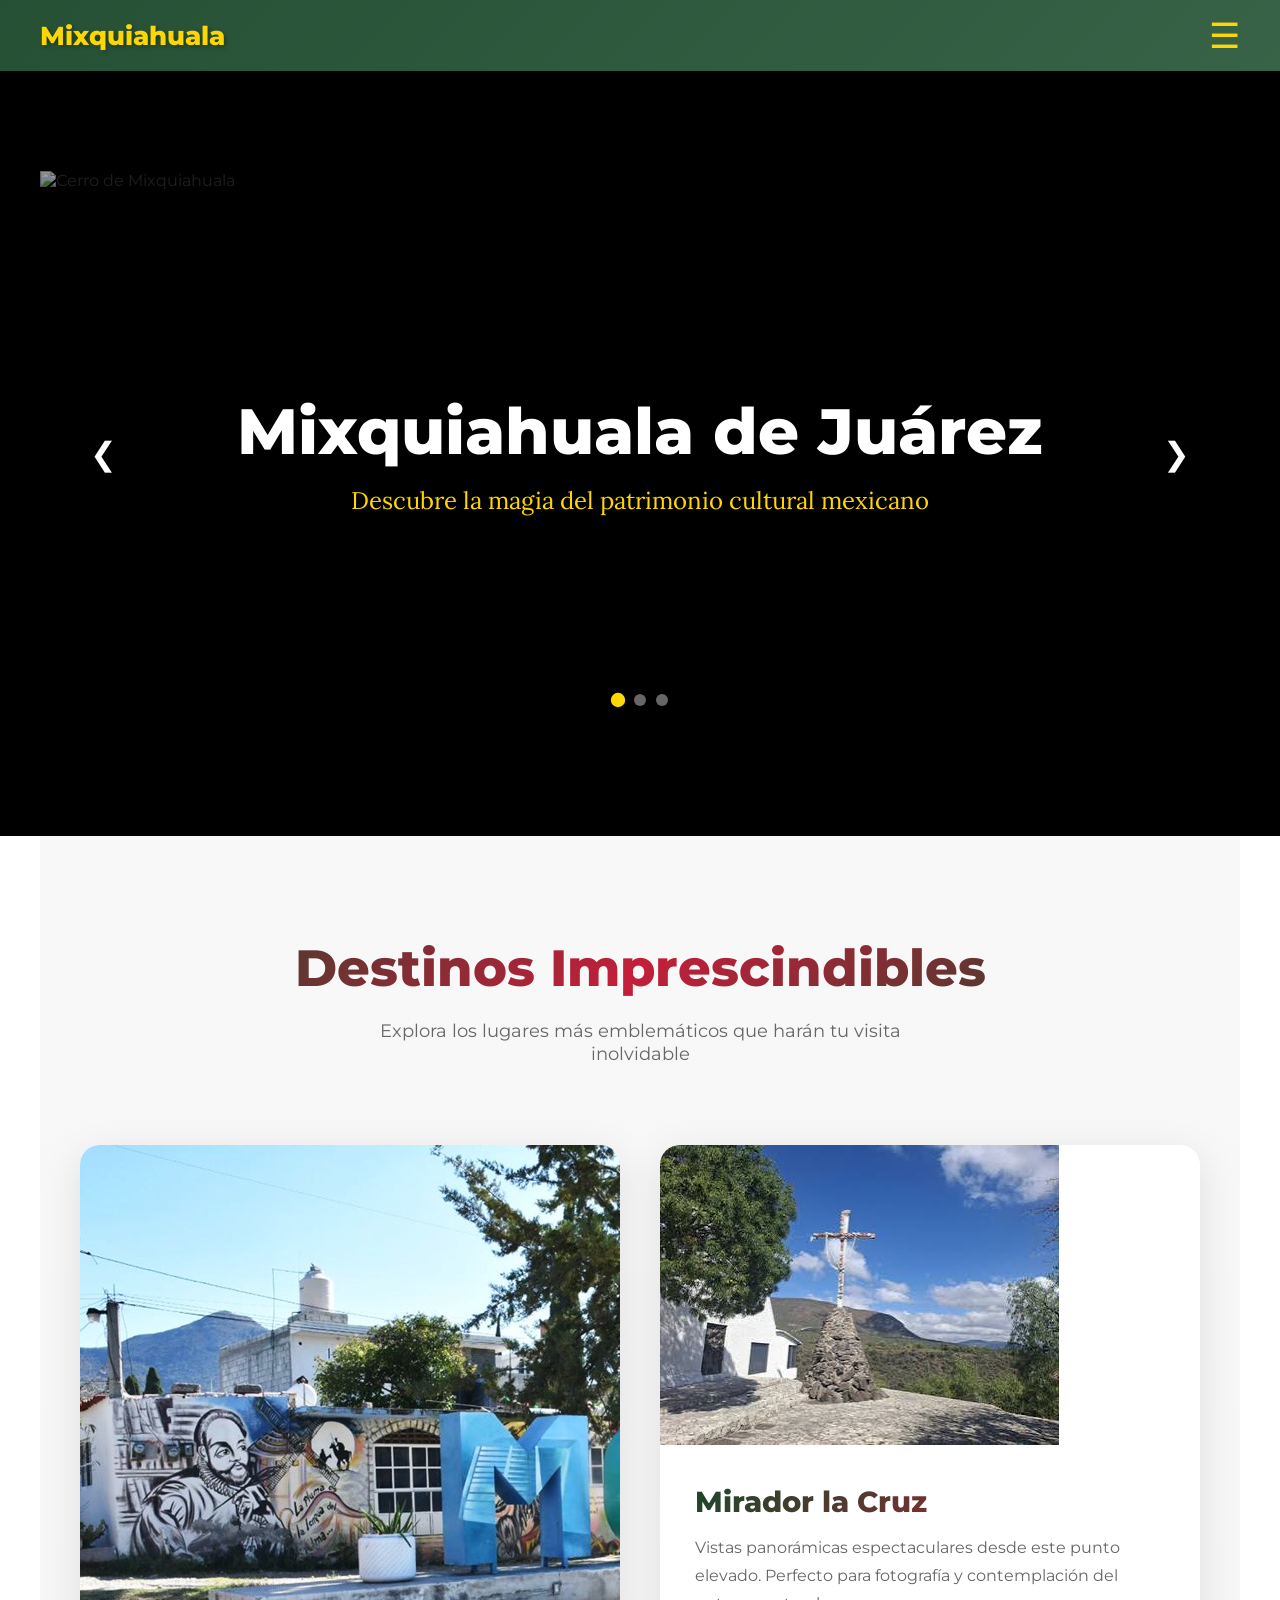
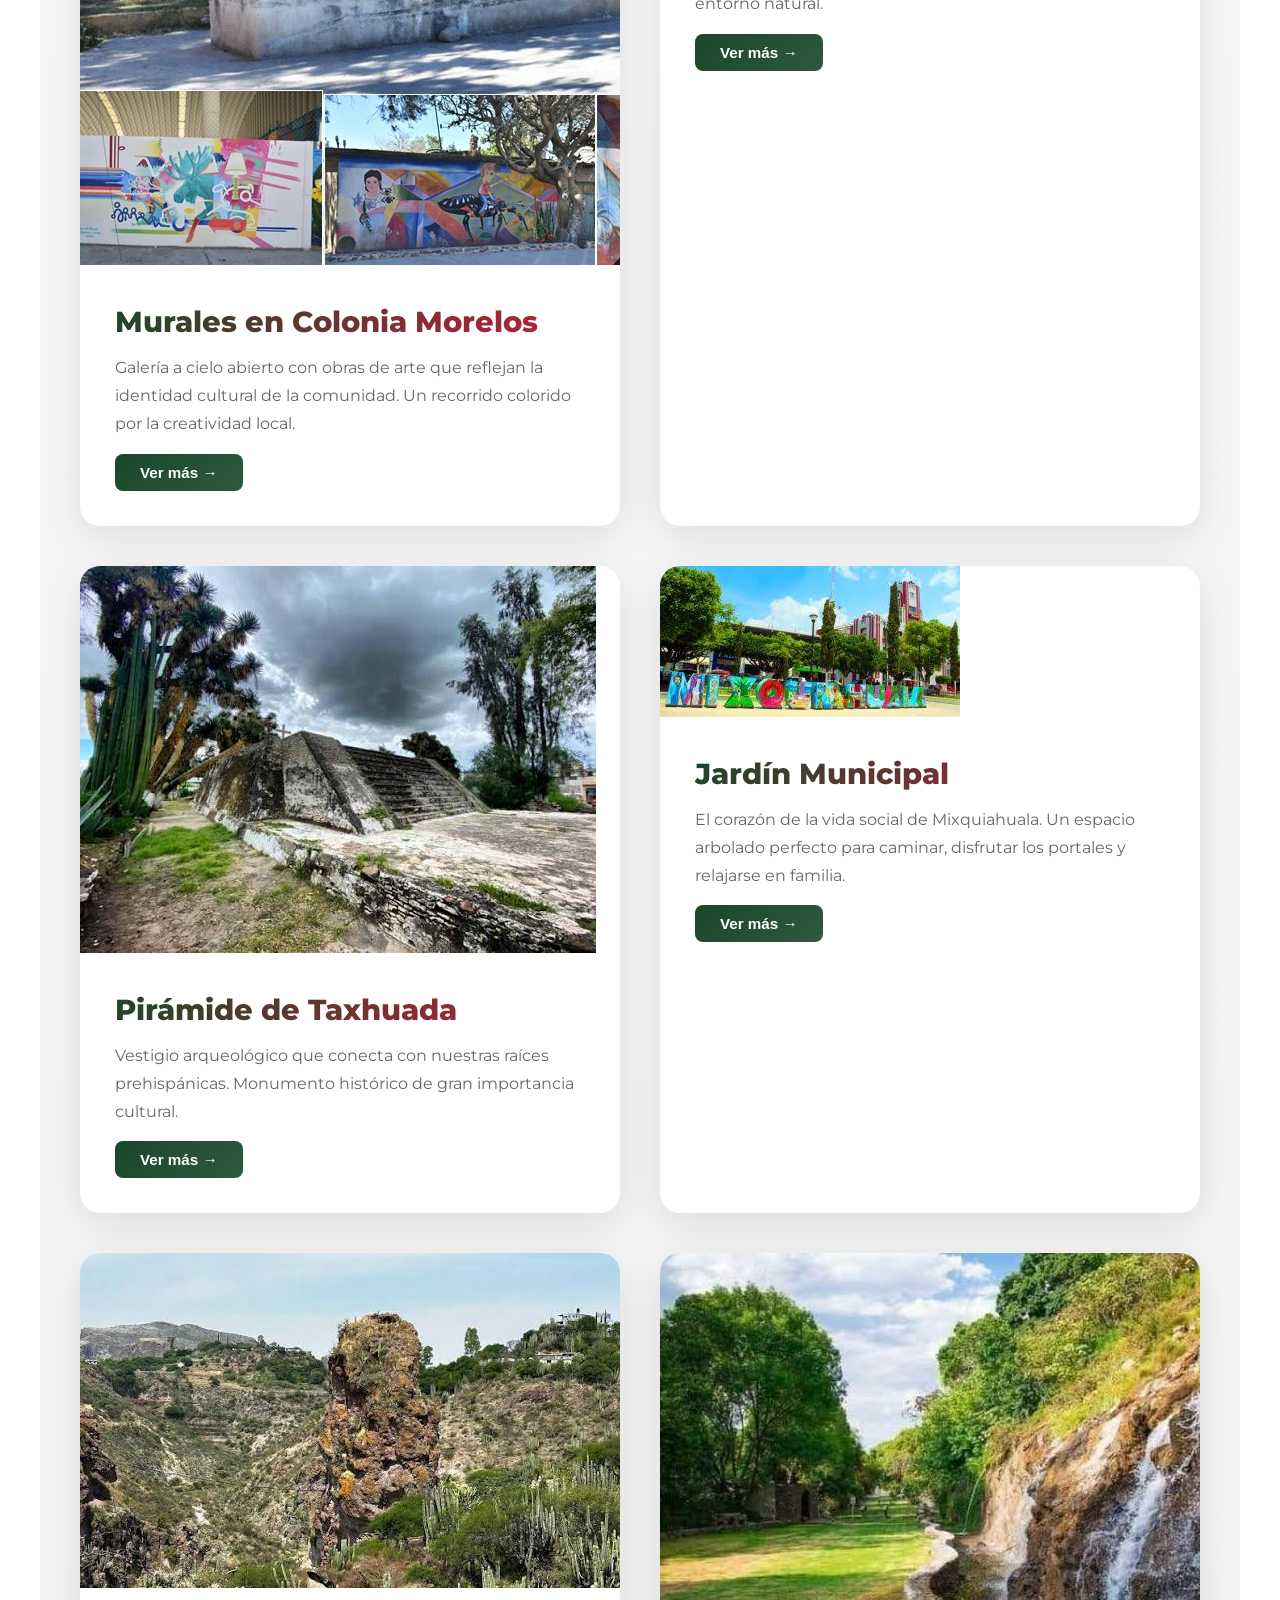
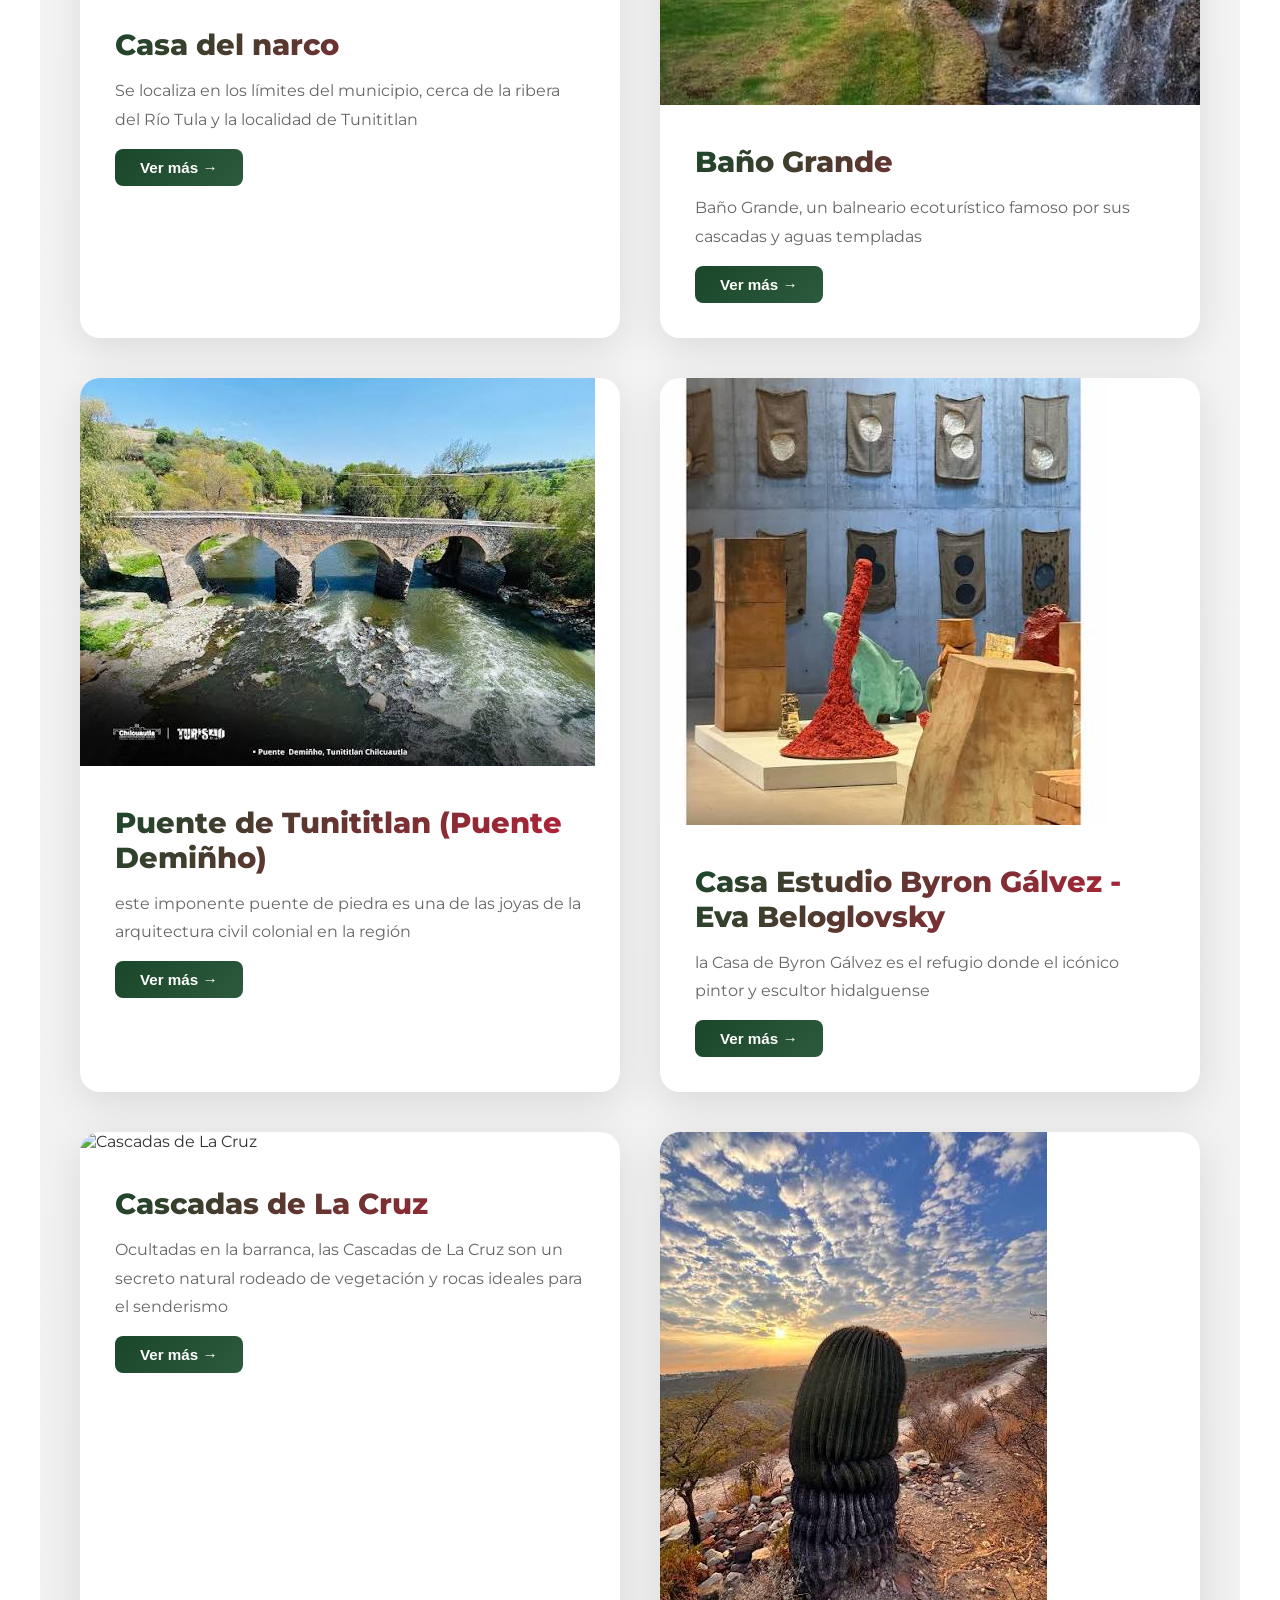
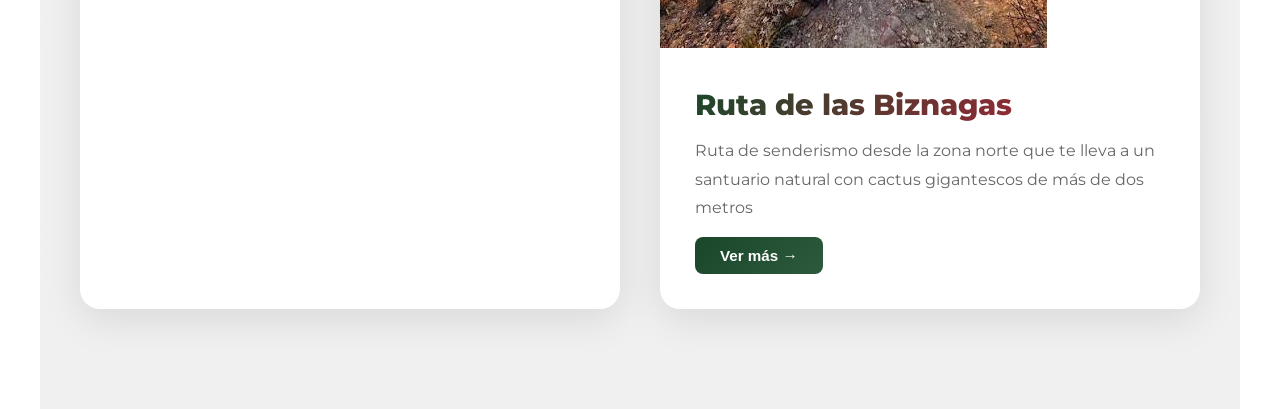
==== index.html @ 6e374660 "Se agregaron las imagenes a la pagina web" ====
<!DOCTYPE html>
<html lang="es">
<head>
    <meta charset="UTF-8">
    <meta name="viewport" content="width=device-width, initial-scale=1.0">
    <title>Mixquiahuala de Juarez - Destino Turístico</title>
    <link href="https://fonts.googleapis.com/css2?family=Montserrat:wght@400;600;700;800&family=Lora:wght@400;600&display=swap" rel="stylesheet">
    <link rel="stylesheet" href="style/style.css">
</head>
<body>
    <!-- NAVEGACIÓN -->
<nav>
    <div class="nav-brand">Mixquiahuala</div>
    
    <button class="menu-toggle" id="menuToggle">☰</button>

    <ul class="nav-links" id="navLinks">
        <li><a href="#lugares">Lugares emblematicos</a></li>
        <li><a href="#Tradiciones">Tradiciones de la comunidad</a></li>
        <li><a href="Mitos.html">Mitos y Leyendas</a></li>        
        <li><a href="#testimonios">Personajes emblematicos</a></li>
    </ul>
</nav>

    <!-- HERO SECTION -->
<section class="hero-carousel">
    <div class="carousel-container">
        <div class="carousel-slide active" onclick="openImageModal('', 'https://maps.app.goo.gl/EjemploRutaCerro')">
            <img src="./Imagenes/CERRO.jpg" alt="Cerro de Mixquiahuala">
            <div class="carousel-caption">
                <h1>Mixquiahuala de Juárez</h1>
                <p>Descubre la magia del patrimonio cultural mexicano</p>
            </div>
        </div>

        <div class="carousel-slide" onclick="openImageModal('../Imagenes/CALVARIO.jpg', 'https://maps.app.goo.gl/EjemploRutaCalvario')">
            <img src="../Imagenes/CALVARIO.jpg" alt="Feria del Calvario">
            <div class="carousel-caption">
                <h1>Feria del Calvario 2026</h1>
                <p>Historia, cultura y tradición que nos enorgullece</p>
            </div>
        </div>

        <div class="carousel-slide" onclick="openImageModal('../Imagenes/PIRAMIDE.jpg', 'https://maps.app.goo.gl/EjemploRutaPiramide')">
            <img src="../Imagenes/PIRAMIDE.jpg" alt="Cultura en Mixquiahuala">
            <div class="carousel-caption">
                <h1>Lugares Emblemáticos</h1>
                <p>Explora los rincones más icónicos de nuestra región</p>
            </div>
        </div>

        <button class="carousel-arrow prev" id="prevSlide">&#10094;</button>
        <button class="carousel-arrow next" id="nextSlide">&#10095;</button>

        <div class="carousel-dots">
            <span class="dot active"></span>
            <span class="dot"></span>
            <span class="dot"></span>
        </div>
    </div>
</section>

<div id="imageModal" class="img-modal">
    <div class="img-modal-content">
        <img id="modalTargetImg" src="" alt="Vista ampliada">
        <div class="img-modal-buttons">
            <a id="modalMapBtn" href="#" target="_blank" class="btn-modal-action btn-location">📍 Ubicación</a>
            <button onclick="closeImageModal()" class="btn-modal-action btn-close-img">✖ Cerrar</button>
        </div>
    </div>
</div>


    <script src="js/script.js"></script>

<section id="lugares" class="container">
        <h2 class="section-title">Destinos Imprescindibles</h2>
        <p class="section-subtitle">Explora los lugares más emblemáticos que harán tu visita inolvidable</p>
        
        <div class="places-grid">
            <div class="place-card">
                <div class="place-image-container">
                    <img src="ImagenesLugares\ColoniaMorelos_1.jpg" alt="Murales en Colonia Morelos" class="place-card-img">
                </div>
                <div class="place-info">
                    <div class="place-name">Murales en Colonia Morelos</div>
                    <p class="place-desc">Galería a cielo abierto con obras de arte que reflejan la identidad cultural de la comunidad. Un recorrido colorido por la creatividad local.</p>
                    <button class="btn-ver-mas" onclick="openModal('modal1')">Ver más →</button>
                </div>
            </div>

            <div class="place-card">
                <div class="place-image-container">
                    <img src="ImagenesLugares/LaCruz_1.jpg" alt="Mirador la Cruz" class="place-card-img">
                </div>
                <div class="place-info">
                    <div class="place-name">Mirador la Cruz</div>
                    <p class="place-desc">Vistas panorámicas espectaculares desde este punto elevado. Perfecto para fotografía y contemplación del entorno natural.</p>
                    <button class="btn-ver-mas" onclick="openModal('modal2')">Ver más →</button>
                </div>
            </div>

            <div class="place-card">
                <div class="place-image-container">
                    <img src="ImagenesLugares/PiramideTaxhuada_2.jpg" alt="Pirámide de Taxhuada" class="place-card-img">
                </div>
                <div class="place-info">
                    <div class="place-name">Pirámide de Taxhuada</div>
                    <p class="place-desc">Vestigio arqueológico que conecta con nuestras raíces prehispánicas. Monumento histórico de gran importancia cultural.</p>
                    <button class="btn-ver-mas" onclick="openModal('modal3')">Ver más →</button>
                </div>
            </div>

            <div class="place-card">
                <div class="place-image-container">
                    <img src="ImagenesLugares/JardinMunicipal_1.jpg" alt="Jardín Municipal" class="place-card-img">
                </div>
                <div class="place-info">
                    <div class="place-name">Jardín Municipal</div>
                    <p class="place-desc">El corazón de la vida social de Mixquiahuala. Un espacio arbolado perfecto para caminar, disfrutar los portales y relajarse en familia.</p>
                    <button class="btn-ver-mas" onclick="openModal('modal4')">Ver más →</button>
                </div>
            </div>

            <div class="place-card">
                <div class="place-image-container">
                    <img src="ImagenesLugares/CasaNarco_1.jpg" alt="Jardín Municipal" class="place-card-img">
                </div>
                <div class="place-info">
                    <div class="place-name">Casa del narco</div>
                    <p class="place-desc">Se localiza en los límites del municipio, cerca de la ribera del Río Tula y la localidad de Tunititlan</p>
                    <button class="btn-ver-mas" onclick="openModal('modal5')">Ver más →</button>
                </div>
            </div>

            <div class="place-card">
                <div class="place-image-container">
                    <img src="ImagenesLugares\Baño_Grande_1.jpg" alt="Jardín Municipal" class="place-card-img">
                </div>
                <div class="place-info">
                    <div class="place-name">Baño Grande</div>
                    <p class="place-desc">Baño Grande, un balneario ecoturístico famoso por sus cascadas y aguas templadas</p>
                    <button class="btn-ver-mas" onclick="openModal('modal6')">Ver más →</button>
                </div>
            </div>

            <div class="place-card">
                <div class="place-image-container">
                    <img src="ImagenesLugares/PuenteTuni_1.jpg" alt="Jardín Municipal" class="place-card-img">
                </div>
                <div class="place-info">
                    <div class="place-name">Puente de Tunititlan (Puente Demiñho)</div>
                    <p class="place-desc">este imponente puente de piedra es una de las joyas de la arquitectura civil colonial en la región</p>
                    <button class="btn-ver-mas" onclick="openModal('modal7')">Ver más →</button>
                </div>
            </div>

                        <div class="place-card">
                <div class="place-image-container">
                    <img src="ImagenesLugares/CasaByron_2.jpg" alt="Jardín Municipal" class="place-card-img">
                </div>
                <div class="place-info">
                    <div class="place-name">Casa Estudio Byron Gálvez - Eva Beloglovsky</div>
                    <p class="place-desc">la Casa de Byron Gálvez es el refugio donde el icónico pintor y escultor hidalguense</p>
                    <button class="btn-ver-mas" onclick="openModal('modal8')">Ver más →</button>
                </div>
            </div>

            <div class="place-card">
                <div class="place-image-container">
                    <img src="ImagenesLugares/CascadasLaCruz_1.jpg" alt="Cascadas de La Cruz" class="place-card-img">
                </div>
                <div class="place-info">
                    <div class="place-name">Cascadas de La Cruz</div>
                    <p class="place-desc">Ocultadas en la barranca, las Cascadas de La Cruz son un secreto natural rodeado de vegetación y rocas ideales para el senderismo</p>
                    <button class="btn-ver-mas" onclick="openModal('modal9')">Ver más →</button>
                </div>
            </div>

            <div class="place-card">
                <div class="place-image-container">
                    <img src="ImagenesLugares/RutaBiznagas_1.jpg" alt="Ruta de las Biznagas" class="place-card-img">
                </div>
                <div class="place-info">
                    <div class="place-name">Ruta de las Biznagas</div>
                    <p class="place-desc">Ruta de senderismo desde la zona norte que te lleva a un santuario natural con cactus gigantescos de más de dos metros</p>
                    <button class="btn-ver-mas" onclick="openModal('modal10')">Ver más →</button>
                </div>
            </div>

        </div>
    </section>

    <div id="modal1" class="modal">
    <div class="modal-content">
        
        <div class="modal-image">
            <div class="modal-carousel-container">
                <img class="modal-carousel-slide active" src="ImagenesLugares/ColoniaMorelos_1.jpg" alt="Murales Morelos 1">
                <img class="modal-carousel-slide" src="ImagenesLugares/ColoniaMorelos_2.jpg" alt="Murales Morelos 2">
                <img class="modal-carousel-slide" src="ImagenesLugares/ColoniaMorelos_3.jpg" alt="Murales Morelos 3">
                
                <button class="modal-carousel-arrow modal-arrow-prev" onclick="changeModalSlide('modal1', -1)">❮</button>
                <button class="modal-carousel-arrow modal-arrow-next" onclick="changeModalSlide('modal1', 1)">❯</button>
                
                <div class="modal-carousel-dots">
                    <span class="modal-dot active" onclick="currentModalSlide('modal1', 0)"></span>
                    <span class="modal-dot" onclick="currentModalSlide('modal1', 1)"></span>
                    <span class="modal-dot" onclick="currentModalSlide('modal1', 2)"></span>
                </div>
            </div>
        </div>

        <div class="modal-body">
            <span class="close" onclick="closeModal('modal1')">×</span>
            <div class="modal-header">
                <div class="modal-icon">🎨</div>
                <h2 class="modal-title">Murales en Colonia Morelos</h2>
            </div>
            <div class="modal-divider"></div>
            <p class="modal-description">
                La colonia Morelos se ha convertido en un lienzo a cielo abierto. Sus calles están llenas de color y vida gracias a más de 160 murales realizados por artistas de 22 países. Cada obra cuenta una historia, expresa emociones y refleja la identidad de nuestra comunidad. Un recorrido imperdible para los amantes del arte urbano y la cultura.
            </p>
            <div class="modal-info-grid">
                <div class="modal-info-item">
                    <h4>📍 Ubicación</h4>
                    <p>Colonia Morelos, Mixquiahuala de Juárez, Hidalgo.</p>
                </div>
                <div class="modal-info-item">
                    <h4>🌍 Datos Curiosos</h4>
                    <p>Participaron artistas de 22 países en la creación de más de 160 murales, transformando completamente el paisaje urbano de la colonia.</p>
                </div>
                <div class="modal-info-item">
                    <h4>📸 Recomendación</h4>
                    <p>Recorre las calles con cámara en mano y descubre detalles únicos. Cada mural es una obra maestra que merece ser apreciada y fotografiada.</p>
                </div>
            </div>
            <div class="modal-tip">
                <div class="modal-tip-icon">💡</div>
                <div class="modal-tip-text"><strong>Tip del visitante:</strong> Los mejores murales se encuentran caminando por las calles Morelos, Abasolo y Allende. No olvides llevar agua y bloqueador.</div>
            </div>
            <div class="modal-buttons">
                <button class="modal-button btn-direction" onclick="window.open('https://maps.google.com', '_blank')">📍 Cómo llegar</button>
                <button class="modal-button btn-close-modal" onclick="closeModal('modal1')">Cerrar</button>
            </div>
        </div>
    </div>
</div>

    <div id="modal2" class="modal">
    <div class="modal-content">
        
        <!-- Contenedor del Carrusel -->
        <div class="modal-image">
            <div class="modal-carousel-container">
                <!-- Reemplaza el src con la ruta de tus imágenes -->
                <img class="modal-carousel-slide active" src="ImagenesLugares/LaCruz_1.jpg" alt="La Cruz 1">
                <img class="modal-carousel-slide" src="ImagenesLugares/LaCruz_2.jpg" alt="La Cruz 2">
                <img class="modal-carousel-slide" src="ImagenesLugares/LaCruz_3.jpg" alt="La Cruz 3">
                
                <!-- Flechas configuradas para modal2 -->
                <button class="modal-carousel-arrow modal-arrow-prev" onclick="changeModalSlide('modal2', -1)">❮</button>
                <button class="modal-carousel-arrow modal-arrow-next" onclick="changeModalSlide('modal2', 1)">❯</button>
                
                <!-- Puntos configurados para modal2 -->
                <div class="modal-carousel-dots">
                    <span class="modal-dot active" onclick="currentModalSlide('modal2', 0)"></span>
                    <span class="modal-dot" onclick="currentModalSlide('modal2', 1)"></span>
                    <span class="modal-dot" onclick="currentModalSlide('modal2', 2)"></span>
                </div>
            </div>
        </div>

        <div class="modal-body">
            <span class="close" onclick="closeModal('modal2')">&times;</span>
            <div class="modal-header">
                <div class="modal-icon">⛰️</div>
                <h2 class="modal-title">La Cruz de Mixquiahuala - Mirador y Cascada Natural</h2>
            </div>
            <div class="modal-divider"></div>
            <p class="modal-description">
                A pocos minutos del centro del municipio, La Cruz de Mixquiahuala es un destino natural que combina el senderismo con paisajes impresionantes. Este paraje destaca por su mirador panorámico y su cascada, ideal para los amantes de la aventura, la fotografía y la tranquilidad.
            </p>
            <div class="modal-info-grid">
                <div class="modal-info-item">
                    <h4>📍 Ubicación</h4>
                    <p>Lerdo de Tejada 68, El Calvario, 5ta Demarcación, 42700 Mixquiahuala, Hgo.</p>
                </div>
                <div class="modal-info-item">
                    <h4>❄️ Datos Curiosos</h4>
                    <p>A diferencia de los balnearios de aguas termales que abundan en el Valle del Mezquital, el agua que brota del manantial de La Cruz es notablemente fresca y cristalina.</p>
                </div>
                <div class="modal-info-item">
                    <h4>📸 Recomendación</h4>
                    <p>Recuerda que el mirador de La Cruz es un espacio natural. Al no contar con botes de basura públicos, es obligatorio regresar con todos los desechos para preservar el ecosistema.</p>
                </div>
            </div>
            <div class="modal-tip">
                <div class="modal-tip-icon">💡</div>
                <div class="modal-tip-text"><strong>Tip del visitante:</strong> Si vas a bajar a la cascada de La Cruz, es indispensable llevar tenis con buen agarre o calzado acuático para evitar resbalones en las piedras húmedas.</div>
            </div>
            <div class="modal-buttons">
                <button class="modal-button btn-direction" onclick="window.open('https://maps.google.com', '_blank')">📍 Cómo llegar</button>
                <button class="modal-button btn-close-modal" onclick="closeModal('modal2')">Cerrar</button>
            </div>
        </div>
    </div>
</div>

    <div id="modal4" class="modal">
    <div class="modal-content">
        
        <div class="modal-image">
            <div class="modal-carousel-container">
                <img class="modal-carousel-slide active" src="ImagenesLugares/JardinMunicipal_1.jpg" alt="Jardín Municipal 1">
                <img class="modal-carousel-slide" src="ImagenesLugares/JardinMunicipal_2.jpg" alt="Jardín Municipal 2">
                <img class="modal-carousel-slide" src="ImagenesLugares/JardinMunicipal_3.jpg" alt="Jardín Municipal 3">
                
                <button class="modal-carousel-arrow modal-arrow-prev" onclick="changeModalSlide('modal4', -1)">❮</button>
                <button class="modal-carousel-arrow modal-arrow-next" onclick="changeModalSlide('modal4', 1)">❯</button>
                
                <div class="modal-carousel-dots">
                    <span class="modal-dot active" onclick="currentModalSlide('modal4', 0)"></span>
                    <span class="modal-dot" onclick="currentModalSlide('modal4', 1)"></span>
                    <span class="modal-dot" onclick="currentModalSlide('modal4', 2)"></span>
                </div>
            </div>
        </div>

        <div class="modal-body">
            <span class="close" onclick="closeModal('modal4')">×</span>
            <div class="modal-header">
                <div class="modal-icon">🏛️</div>
                <h2 class="modal-title">Jardín Municipal (Plaza Constitución)</h2>
            </div>
            <div class="modal-divider"></div>
            <p class="modal-description">
                El Jardín Municipal (también conocido como Plaza Constitución) es el centro de la vida social y cultural del pueblo desde el siglo XIX, un espacio arbolado que conecta el Palacio Municipal, los históricos Portales y la Iglesia de San Antonio de Padua, y que hoy en día sirve como el escenario principal para diferentes eventos.
            </p>
            <div class="modal-info-grid">
                <div class="modal-info-item">
                    <h4>📍 Ubicación</h4>
                    <p>Plaza de la Constitución S.N. Centro, 3ra Demarcación, 42700 Mixquiahuala de Juárez, Hgo.</p>
                </div>
                <div class="modal-info-item">
                    <h4>🏛️ Datos Curiosos</h4>
                    <p>Los portales que rodean el jardín no solo son una reliquia arquitectónica; originalmente fueron diseñados para que los comerciantes locales pudieran protegerse de las lluvias y del fuerte sol sin dejar de vender.</p>
                </div>
                <div class="modal-info-item">
                    <h4>👨‍👩‍👧‍👦 Recomendación</h4>
                    <p>El lugar es un espacio público de entrada libre y ambiente 100% familiar. Al ser el corazón del pueblo, ayuda a mantenerlo limpio utilizando los botes de basura distribuidos en los pasillos y respeta las áreas verdes.</p>
                </div>
            </div>
            <div class="modal-tip">
                <div class="modal-tip-icon">💡</div>
                <div class="modal-tip-text"><strong>Tip del visitante:</strong> Visítalo un sábado o domingo por la tarde. Es el mejor momento para disfrutar del ambiente local, comprar postres o botanas y ver el jardín lleno de vida.</div>
            </div>
            <div class="modal-buttons">
                <button class="modal-button btn-direction" onclick="window.open('https://maps.google.com', '_blank')">📍 Cómo llegar</button>
                <button class="modal-button btn-close-modal" onclick="closeModal('modal4')">Cerrar</button>
            </div>
        </div>
    </div>
</div>

    <div id="modal3" class="modal">
    <div class="modal-content">
        
        <!-- Contenedor del Carrusel -->
        <div class="modal-image">
            <div class="modal-carousel-container">
                <!-- Reemplaza el src con la ruta de tus imágenes -->
                <img class="modal-carousel-slide active" src="ImagenesLugares/PiramideTaxhuada_2.jpg" alt="Pirámide de Taxhuada 1">
                <img class="modal-carousel-slide" src="ImagenesLugares/PiramideTaxhuada_3.jpg" alt="Pirámide de Taxhuada 2">
                <img class="modal-carousel-slide" src="ruta/a/tu/piramide3.jpg" alt="Pirámide de Taxhuada 3">
                
                <!-- Flechas configuradas para modal3 -->
                <button class="modal-carousel-arrow modal-arrow-prev" onclick="changeModalSlide('modal3', -1)">❮</button>
                <button class="modal-carousel-arrow modal-arrow-next" onclick="changeModalSlide('modal3', 1)">❯</button>
                
                <!-- Puntos configurados para modal3 -->
                <div class="modal-carousel-dots">
                    <span class="modal-dot active" onclick="currentModalSlide('modal3', 0)"></span>
                    <span class="modal-dot" onclick="currentModalSlide('modal3', 1)"></span>
                    <span class="modal-dot" onclick="currentModalSlide('modal3', 2)"></span>
                </div>
            </div>
        </div>

        <div class="modal-body">
            <span class="close" onclick="closeModal('modal3')">&times;</span>
            <div class="modal-header">
                <div class="modal-icon">🔺</div>
                <h2 class="modal-title">Pirámide de Taxhuada (Pirámide de Donijá)</h2>
            </div>
            <div class="modal-divider"></div>
            <p class="modal-description">
                Ubicada en el interior del panteón comunitario del barrio de Taxhuada, la Pirámide de Donijá, cuyo nombre en otomí significa "iglesia vieja" o "templo de la flor", es un monumento prehispánico descubierto accidentalmente en 1946 cuando los pobladores extraían piedra para construir la barda del cementerio.
            </p>
            <div class="modal-info-grid">
                <div class="modal-info-item">
                    <h4>📍 Ubicación</h4>
                    <p>I Zaragoza, 7ma Demarcación, 42700 Mixquiahuala, Hgo.</p>
                </div>
                <div class="modal-info-item">
                    <h4>🏛️ Datos Curiosos</h4>
                    <p>La pirámide une tres épocas: tiene base tolteca, fachada azteca y una cruz en la punta que mezcla el pasado indígena con la religión católica.</p>
                </div>
                <div class="modal-info-item">
                    <h4>🚪 Información Práctica</h4>
                    <p>El lugar es de entrada libre y no tiene restricciones de horario. Su mantenimiento depende por completo de los vecinos, así que por favor cuida el monumento y no dejes basura.</p>
                </div>
            </div>
            <div class="modal-tip">
                <div class="modal-tip-icon">💡</div>
                <div class="modal-tip-text"><strong>Tip del visitante:</strong> Visítala el 1 y 2 de noviembre. Durante el Día de Muertos, el panteón y la pirámide se llenan de flores, decoraciones y ofrendas, creando una atmósfera especial y emotiva.</div>
            </div>
            <div class="modal-buttons">
                <button class="modal-button btn-direction" onclick="window.open('https://maps.google.com', '_blank')">📍 Cómo llegar</button>
                <button class="modal-button btn-close-modal" onclick="closeModal('modal3')">Cerrar</button>
            </div>
        </div>
    </div>
</div>

    <div id="modal5" class="modal">
    <div class="modal-content">
        
        <div class="modal-image">
            <div class="modal-carousel-container">
                <img class="modal-carousel-slide active" src="ImagenesLugares/CasaNarco_1.jpg" alt="Casa del Narco 1">
                <img class="modal-carousel-slide" src="ImagenesLugares/CasaNarco_2.jpg" alt="Casa del Narco 2">
                <img class="modal-carousel-slide" src="ImagenesLugares/CasaNarco_3.jpg" alt="Casa del Narco 3">
                
                <button class="modal-carousel-arrow modal-arrow-prev" onclick="changeModalSlide('modal5', -1)">❮</button>
                <button class="modal-carousel-arrow modal-arrow-next" onclick="changeModalSlide('modal5', 1)">❯</button>
                
                <div class="modal-carousel-dots">
                    <span class="modal-dot active" onclick="currentModalSlide('modal5', 0)"></span>
                    <span class="modal-dot" onclick="currentModalSlide('modal5', 1)"></span>
                    <span class="modal-dot" onclick="currentModalSlide('modal5', 2)"></span>
                </div>
            </div>
        </div>

        <div class="modal-body">
            <span class="close" onclick="closeModal('modal5')">×</span>
            <div class="modal-header">
                <div class="modal-icon">🏚️</div>
                <h2 class="modal-title">Casa del Narco</h2>
            </div>
            <div class="modal-divider"></div>
            <p class="modal-description">
                Se localiza en los límites del municipio, cerca de la ribera del Río Tula y la localidad de Tunititlan, la "Casa del Narco" es una gran y misteriosa mansión abandonada que se ha convertido en un punto de gran interés para los amantes del turismo de exploración en Mixquiahuala. Es famosa por su imponente arquitectura incrustada en una barranca, sus albercas olvidadas y una misteriosa red de túneles y grutas subterráneas.
            </p>
            <div class="modal-info-grid">
                <div class="modal-info-item">
                    <h4>📍 Ubicación</h4>
                    <p>6QP7+CR, 7ma Demarcación, 42700 Mixquiahuala de Juárez, Hgo.</p>
                </div>
                <div class="modal-info-item">
                    <h4>🔎 Datos Curiosos</h4>
                    <p>Su origen es el secreto mejor guardado de la zona: muchos aseguran que perteneció a un capo del narcotráfico, pero otros dicen que fue la lujosa casa de descanso de un importante empresario o banquero.</p>
                </div>
                <div class="modal-info-item">
                    <h4>⚠️ Recomendación</h4>
                    <p>El sitio está abandonado y en obra gris, por lo que el acceso corre bajo tu propio riesgo. Se recomienda ir de día, ya sea en grupo o acompañados por un guía local</p>
                </div>
            </div>
            <div class="modal-tip">
                <div class="modal-tip-icon">💡</div>
                <div class="modal-tip-text"><strong>Tip del visitante:</strong> Es necesario llevar calzado antiderrapante y una buena lámpara de mano, ya que los caminos de roca son muy oscuros, húmedos y resbaladizos.</div>
            </div>
            <div class="modal-buttons">
                <button class="modal-button btn-direction" onclick="window.open('https://maps.google.com', '_blank')">📍 Cómo llegar</button>
                <button class="modal-button btn-close-modal" onclick="closeModal('modal5')">Cerrar</button>
            </div>
        </div>
    </div>
</div>

    <div id="modal6" class="modal">
    <div class="modal-content">
        
        <div class="modal-image">
            <div class="modal-carousel-container">
                <img class="modal-carousel-slide active" src="ImagenesLugares/Baño_Grande_1.jpg" alt="Baño Grande 1">
                <img class="modal-carousel-slide" src="ImagenesLugares/Baño_Grande_2.jpg" alt="Baño Grande 2">
                <img class="modal-carousel-slide" src="ImagenesLugares/Baño_Grande_3.jpg" alt="Baño Grande 3">
                
                <button class="modal-carousel-arrow modal-arrow-prev" onclick="changeModalSlide(-1)">❮</button>
                <button class="modal-carousel-arrow modal-arrow-next" onclick="changeModalSlide(1)">❯</button>
                
                <div class="modal-carousel-dots">
                    <span class="modal-dot active" onclick="currentModalSlide(0)"></span>
                    <span class="modal-dot" onclick="currentModalSlide(1)"></span>
                    <span class="modal-dot" onclick="currentModalSlide(2)"></span>
                </div>
            </div>
        </div>

        <div class="modal-body">
            <span class="close" onclick="closeModal('modal6')">×</span>
            <div class="modal-header">
                <div class="modal-icon">🏊</div>
                <h2 class="modal-title">Baño Grande</h2>
            </div>
            <div class="modal-divider"></div>
            <p class="modal-description">
                En el Barrio los Tigres, a solo unos minutos del centro de Mixquiahuala, se encuentra Baño Grande, un balneario ecoturístico famoso por sus cascadas y aguas templadas. Este oasis familiar es perfecto para quitarse el calor, descansar en sus extensas áreas verdes y disfrutar de la naturaleza.
            </p>
            <div class="modal-info-grid">
                <div class="modal-info-item">
                    <h4>📍 Ubicación</h4>
                    <p>Calle bajada a Baño Grande, Calle Vicente Suarez, Mixquiahuala de Juárez, Hgo.</p>
                </div>
                <div class="modal-info-item">
                    <h4>💧 Datos Curiosos</h4>
                    <p>El agua nunca se estanca; proviene de manantiales locales, corre por las albercas y alimenta al Río Tula.</p>
                </div>
                <div class="modal-info-item">
                    <h4>🕐 Horarios y Precios</h4>
                    <p>Abre diario de 7:00 am a 6:00 pm. Entrada ~$60 MXN (aplica descuento con INE local).</p>
                </div>
            </div>
            <div class="modal-tip">
                <div class="modal-tip-icon">💡</div>
                <div class="modal-tip-text"><strong>Tip del visitante:</strong> El traje de baño es obligatorio. Lleva bloqueador y llega temprano para alcanzar lugares con sombra.</div>
            </div>
            <div class="modal-buttons">
                <button class="modal-button btn-direction" onclick="window.open('https://maps.google.com', '_blank')">📍 Cómo llegar</button>
                <button class="modal-button btn-close-modal" onclick="closeModal('modal6')">Cerrar</button>
            </div>
        </div>
    </div>
</div>

    <div id="modal7" class="modal">
    <div class="modal-content">
        
        <div class="modal-image">
            <div class="modal-carousel-container">
                <img class="modal-carousel-slide active" src="ImagenesLugares/PuenteTuni_1.jpg" alt="Puente de Tunititlan 1">
                <img class="modal-carousel-slide" src="ImagenesLugares/PuenteTuni_2.jpg" alt="Puente de Tunititlan 2">
                <img class="modal-carousel-slide" src="ImagenesLugares/PuenteTuni_3.jpg" alt="Puente de Tunititlan 3">
                
                <button class="modal-carousel-arrow modal-arrow-prev" onclick="changeModalSlide('modal7', -1)">❮</button>
                <button class="modal-carousel-arrow modal-arrow-next" onclick="changeModalSlide('modal7', 1)">❯</button>
                
                <div class="modal-carousel-dots">
                    <span class="modal-dot active" onclick="currentModalSlide('modal7', 0)"></span>
                    <span class="modal-dot" onclick="currentModalSlide('modal7', 1)"></span>
                    <span class="modal-dot" onclick="currentModalSlide('modal7', 2)"></span>
                </div>
            </div>
        </div>

        <div class="modal-body">
            <span class="close" onclick="closeModal('modal7')">×</span>
            <div class="modal-header">
                <div class="modal-icon">🌉</div>
                <h2 class="modal-title">Puente de Tunititlan (Puente Demiñho)</h2>
            </div>
            <div class="modal-divider"></div>
            <p class="modal-description">
                Cruzando el Río Tula para conectar a Mixquiahuala con la comunidad de Tunititlan, este imponente puente de piedra es una de las joyas de la arquitectura civil colonial en la región. Su estructura de arcos antiguos rodeada de imponentes árboles de ahuehuete lo convierte en un punto ideal para los amantes de la fotografía histórica, el ciclismo de ruta y las caminatas al atardecer.
            </p>
            <div class="modal-info-grid">
                <div class="modal-info-item">
                    <h4>📍 Ubicación</h4>
                    <p>
                        Parque puente de la Cruz, Av. Melchor Ocampo, 7ma Demarcación, 42700 Mixquiahuala, Hgo.
                    </p>
                </div>
                <div class="modal-info-item">
                    <h4>🌳 Datos Curiosos</h4>
                    <p>
                        Los gigantescos árboles que crecen a los costados del río junto al puente son sabinos (ahuehuetes), algunos de los cuales tienen cientos de años y son de los ejemplares más antiguos de la región. 
                    </p>
                </div>
                <div class="modal-info-item">
                    <h4>⚠️ Recomendación</h4>
                    <p>
                        Al ser un puente antiguo que aún se utiliza ten extrema precaución al caminar por las orillas. De la misma manera, no dejes basura para proteger las áreas naturales y respeta la estructura histórica. 
                    </p>
                </div>
            </div>
            <div class="modal-tip">
                <div class="modal-tip-icon">💡</div>
                <div class="modal-tip-text"><strong>Tip del visitante:</strong> La mejor hora para visitarlo es justo antes del atardecer, ya que la luz del sol resalta la textura de la piedra vieja y el reflejo de los arcos en el agua. Lleva repelente para mosquitos ya que hay bastantes.
                </div>
            </div>
            <div class="modal-buttons">
                <button class="modal-button btn-direction" onclick="window.open('https://maps.google.com', '_blank')">📍 Cómo llegar</button>
                <button class="modal-button btn-close-modal" onclick="closeModal('modal7')">Cerrar</button>
            </div>
        </div>
    </div>
</div>

    <div id="modal8" class="modal">
    <div class="modal-content">
        
        <!-- Contenedor del Carrusel -->
        <div class="modal-image">
            <div class="modal-carousel-container">
                <!-- Reemplaza el src con la ruta de tus imágenes -->
                <img class="modal-carousel-slide active" src="ImagenesLugares/Casa_Byron_1.jpg" alt="Casa Estudio 1">
                <img class="modal-carousel-slide" src="ImagenesLugares/CasaByron_2.jpg" alt="Casa Estudio 2">
                
                <!-- Flechas (Nota que ahora dicen 'modal8') -->
                <button class="modal-carousel-arrow modal-arrow-prev" onclick="changeModalSlide('modal8', -1)">❮</button>
                <button class="modal-carousel-arrow modal-arrow-next" onclick="changeModalSlide('modal8', 1)">❯</button>
                
                <!-- Puntos (Nota que ahora dicen 'modal8') -->
                <div class="modal-carousel-dots">
                    <span class="modal-dot active" onclick="currentModalSlide('modal8', 0)"></span>
                    <span class="modal-dot" onclick="currentModalSlide('modal8', 1)"></span>
                    <span class="modal-dot" onclick="currentModalSlide('modal8', 2)"></span>
                </div>
            </div>
        </div>

        <div class="modal-body">
            <span class="close" onclick="closeModal('modal8')">×</span>
            <div class="modal-header">
                <div class="modal-icon">🔺</div>
                <h2 class="modal-title">Casa Estudio Byron Gálvez - Eva Beloglovsky</h2>
            </div>
            <div class="modal-divider"></div>
            <p class="modal-description">
                Ubicada en la Calle Lerdo de Tejada (zona de La Cruz), la Casa de Byron Gálvez es el refugio donde el icónico pintor y escultor hidalguense creó gran parte de su obra. Convertido hoy en una casa-museo y archivo vivo, este espacio independiente te permite explorar sus talleres con paredes de cristal, observar de cerca pinturas y esculturas originales, y disfrutar de una vista espectacular al filo de la barranca.
            </p>
            <div class="modal-info-grid">
                <div class="modal-info-item">
                    <h4>📍 Ubicación</h4>
                    <p>Lerdo de Tejada 63, La Pena, 5ta Demarcación, 42700 Mixquiahuala de Juárez, Hgo.</p>
                </div>
                <div class="modal-info-item">
                    <h4>🏛️ Datos Curiosos</h4>
                    <p>El portón de hierro forjado de la entrada destaca por sus formas que simulan burbujas en el metal. Fue creado por el artesano local Luciano Antonio Mera.</p>
                </div>
                <div class="modal-info-item">
                    <h4>📸 Recomendación</h4>
                    <p>Al ser un espacio privado, no tiene un horario fijo de visitas. Contacta a los gestores locales para programar una visita guiada antes de ir.</p>
                </div>
            </div>
            <div class="modal-tip">
                <div class="modal-tip-icon">💡</div>
                <div class="modal-tip-text"><strong>Tip del visitante:</strong> Combina tu visita con la Capilla de La Cruz y el mirador al río. En el estudio, pon atención a los ventanales; están orientados geométricamente para captar la luz natural perfecta a cualquier hora.</div>
            </div>
            <div class="modal-buttons">
                <button class="modal-button btn-direction" onclick="window.open('https://maps.google.com', '_blank')">📍 Cómo llegar</button>
                <button class="modal-button btn-close-modal" onclick="closeModal('modal8')">Cerrar</button>
            </div>
        </div>
    </div>
</div>

    <div id="modal9" class="modal">
    <div class="modal-content">
        
        <div class="modal-image">
            <div class="modal-carousel-container">
                <img class="modal-carousel-slide active" src="ImagenesLugares/CascadaLaCruz_1.jpg" alt="Cascadas de La Cruz 1">
                <img class="modal-carousel-slide" src="ImagenesLugares/CascadaLaCruz_2.jpg" alt="Cascadas de La Cruz 2">
                <img class="modal-carousel-slide" src="ImagenesLugares/CascadaLaCruz_3.jpg" alt="Cascadas de La Cruz 3">
                
                <button class="modal-carousel-arrow modal-arrow-prev" onclick="changeModalSlide('modal9', -1)">❮</button>
                <button class="modal-carousel-arrow modal-arrow-next" onclick="changeModalSlide('modal9', 1)">❯</button>
                
                <div class="modal-carousel-dots">
                    <span class="modal-dot active" onclick="currentModalSlide('modal9', 0)"></span>
                    <span class="modal-dot" onclick="currentModalSlide('modal9', 1)"></span>
                    <span class="modal-dot" onclick="currentModalSlide('modal9', 2)"></span>
                </div>
            </div>
        </div>

        <div class="modal-body">
            <span class="close" onclick="closeModal('modal9')">×</span>
            <div class="modal-header">
                <div class="modal-icon">💧</div>
                <h2 class="modal-title">Cascadas de La Cruz</h2>
            </div>
            <div class="modal-divider"></div>
            <p class="modal-description">
                Ocultadas en la barranca, justo debajo del emblemático mirador, las Cascadas de La Cruz son un secreto natural de Mixquiahuala. Su caída de agua rodeada de vegetación y rocas la convierten en el destino ideal para el senderismo, la fotografía y el descanso.
            </p>
            <div class="modal-info-grid">
                <div class="modal-info-item">
                    <h4>📍 Ubicación</h4>
                    <p>Juan Aldama 100, La Pena, 2da Demarcación, 42700 Mixquiahuala, Hgo.</p>
                </div>
                <div class="modal-info-item">
                    <h4>🌿 Datos Curiosos</h4>
                    <p>Aunque el clima de Mixquiahuala es seco, la humedad atrapada en el fondo de la barranca cambia el ambiente por completo, creando un ecosistema fresco, verde y lleno de musgo.</p>
                </div>
                <div class="modal-info-item">
                    <h4>📸 Recomendación</h4>
                    <p>Las cascadas están en un espacio natural virgen sin botes de basura; es obligatorio regresar con toda tu basura. Si decides darte un chapuzón, hazlo con mucha precaución.</p>
                </div>
            </div>
            <div class="modal-tip">
                <div class="modal-tip-icon">💡</div>
                <div class="modal-tip-text"><strong>Tip del visitante:</strong> Para bajar a la base es muy necesario llevar tenis con buen agarre, pues las piedras son muy resbaladizas. No olvides llevar una toalla y una muda de ropa seca dentro de tu mochila.
                </div>
            </div>
            <div class="modal-buttons">
                <button class="modal-button btn-direction" onclick="window.open('https://maps.google.com', '_blank')">📍 Cómo llegar</button>
                <button class="modal-button btn-close-modal" onclick="closeModal('modal9')">Cerrar</button>
            </div>
        </div>
    </div>
</div>

    <div id="modal10" class="modal">
    <div class="modal-content">
        
        <div class="modal-image">
            <div class="modal-carousel-container">
                <img class="modal-carousel-slide active" src="ImagenesLugares/RutaBiznagas_1.jpg" alt="Ruta de las Biznagas 1">
                <img class="modal-carousel-slide" src="ImagenesLugares/RutaBiznagas_2.jpg" alt="Ruta de las Biznagas 2">
                <img class="modal-carousel-slide" src="ImagenesLugares/RutaBiznagas_3.jpg" alt="Ruta de las Biznagas 3">
                
                <button class="modal-carousel-arrow modal-arrow-prev" onclick="changeModalSlide('modal10', -1)">❮</button>
                <button class="modal-carousel-arrow modal-arrow-next" onclick="changeModalSlide('modal10', 1)">❯</button>
                
                <div class="modal-carousel-dots">
                    <span class="modal-dot active" onclick="currentModalSlide('modal10', 0)"></span>
                    <span class="modal-dot" onclick="currentModalSlide('modal10', 1)"></span>
                    <span class="modal-dot" onclick="currentModalSlide('modal10', 2)"></span>
                </div>
            </div>
        </div>

        <div class="modal-body">
            <span class="close" onclick="closeModal('modal10')">×</span>
            <div class="modal-header">
                <div class="modal-icon">🌵</div>
                <h2 class="modal-title">Ruta de las Biznagas</h2>
            </div>
            <div class="modal-divider"></div>
            <p class="modal-description">
                Desde la zona norte de Mixquiahuala, esta ruta de senderismo te lleva directo al Cerro de las Biznagas, un santuario natural famoso por albergar cactus gigantescos que superan los dos metros de altura. Es el recorrido perfecto para los amantes del ecoturismo, la fotografía de paisaje y las caminatas de exploración en un entorno árido único dentro del Valle del Mezquital.
            </p>
            <div class="modal-info-grid">
                <div class="modal-info-item">
                    <h4>📍 Ubicación</h4>
                    <p>Franja norte de Mixquiahuala de Juárez, en el límite ejidal con Texcatepec, Hidalgo.</p>
                </div>
                <div class="modal-info-item">
                    <h4>🌵 Datos Curiosos</h4>
                    <p>Estas biznagas crecen apenas un centímetro por año. Los ejemplares que superan el metro de altura tienen entre 150 y 200 años de edad, siendo verdaderos sobrevivientes del tiempo.</p>
                </div>
                <div class="modal-info-item">
                    <h4>📸 Recomendación</h4>
                    <p>Contrata a un guía local para recorrer los senderos correctos de forma segura. Está prohibido tocar las espinas, mover piedras o salirte del camino marcado, ya que podrías dañar a los brotes jóvenes.</p>
                </div>
            </div>
            <div class="modal-tip">
                <div class="modal-tip-icon">💡</div>
                <div class="modal-tip-text"><strong>Tip del visitante:</strong> El terreno es árido, pedregoso y sin sombra. Lleva calzado de suela gruesa, sombrero, bloqueador y suficiente agua. El mejor horario para iniciar la ruta desde Mixquiahuala es al amanecer.
                </div>
            </div>
            <div class="modal-buttons">
                <button class="modal-button btn-direction" onclick="window.open('https://maps.google.com', '_blank')">📍 Cómo llegar</button>
                <button class="modal-button btn-close-modal" onclick="closeModal('modal10')">Cerrar</button>
            </div>
        </div>
    </div>
</div>
</body>
</html>
---- style/style.css ----
* {
    margin: 0;
    padding: 0;
    box-sizing: border-box;
}

body {
    font-family: 'Montserrat', sans-serif;
    color: #333;
    background: #fff;
    overflow-x: hidden;
}

/* ─────────────────────────────────────────────────────────
   ANIMACIONES
─────────────────────────────────────────────────────────── */
@keyframes float-smooth {
    0%, 100% { transform: translateY(0px) rotate(0deg); }
    50% { transform: translateY(-20px) rotate(1deg); }
}

@keyframes glow-pulse {
    0%, 100% { box-shadow: 0 0 20px rgba(196, 30, 58, 0.3); }
    50% { box-shadow: 0 0 40px rgba(196, 30, 58, 0.6); }
}

@keyframes slide-in-left {
    from { opacity: 0; transform: translateX(-100px); }
    to { opacity: 1; transform: translateX(0); }
}

@keyframes slide-in-right {
    from { opacity: 0; transform: translateX(100px); }
    to { opacity: 1; transform: translateX(0); }
}

@keyframes fade-in-up {
    from { opacity: 0; transform: translateY(50px); }
    to { opacity: 1; transform: translateY(0); }
}

@keyframes gradient-shift {
    0% { background-position: 0% 50%; }
    50% { background-position: 100% 50%; }
    100% { background-position: 0% 50%; }
}

@keyframes shimmer {
    0% { background-position: -1000px 0; }
    100% { background-position: 1000px 0; }
}

@keyframes pulse {
    0%, 100% { opacity: 0.5; }
    50% { opacity: 1; }
}

/* ─────────────────────────────────────────────────────────
   NAVEGACIÓN
─────────────────────────────────────────────────────────── */
/* ─────────────────────────────────────────────────────────
   NAVEGACIÓN GENERAL (Siempre con menú desplegable)
─────────────────────────────────────────────────────────── */
nav {
    background: linear-gradient(135deg, rgba(26, 71, 42, 0.95) 0%, rgba(45, 90, 61, 0.95) 100%);
    padding: 15px 40px;
    display: flex;
    justify-content: space-between;
    align-items: center;
    box-shadow: 0 8px 32px rgba(0,0,0,0.15);
    position: sticky;
    top: 0;
    z-index: 100;
    backdrop-filter: blur(10px);
}

.nav-brand {
    font-size: 1.6em;
    font-weight: 800;
    color: #ffd700;
    animation: slide-in-left 0.8s ease;
    text-shadow: 2px 2px 4px rgba(0,0,0,0.3);
}

/* EL BOTÓN: Ahora siempre está visible (display: block) */
.menu-toggle {
    display: block; 
    background: none;
    border: none;
    color: #ffd700;
    font-size: 2.2em;
    cursor: pointer;
    transition: transform 0.3s ease;
    z-index: 102;
}

.menu-toggle:hover {
    transform: scale(1.1);
}

/* LA LISTA DE ENLACES: Siempre oculta por defecto y en formato vertical */
.nav-links {
    display: none; 
    flex-direction: column;
    gap: 20px;
    position: absolute;
    top: 100%; 
    right: 0; /* Se alinea a la derecha */
    width: 300px; /* Ancho fijo para que no ocupe toda la pantalla en PC */
    background: linear-gradient(135deg, rgba(26, 71, 42, 0.98) 0%, rgba(45, 90, 61, 0.98) 100%);
    padding: 30px 25px;
    box-shadow: -5px 15px 30px rgba(0,0,0,0.2);
    text-align: center;
    border-radius: 0 0 0 15px; /* Bordes redondeados estéticos */
}

.nav-links a {
    text-decoration: none;
    color: white;
    font-weight: 600;
    font-size: 1.1em;
    display: block;
    padding: 10px 0;
    transition: all 0.3s;
}

.nav-links a:hover {
    color: #ffd700;
    transform: translateX(-5px);
}

/* CLASE ACTIVA: Se activa con tu JavaScript al dar clic */
.nav-links.active {
    display: flex;
    animation: fade-in-up 0.3s ease forwards;
}

/* Modificación para pantallas pequeñas (Ajuste de ancho) */
@media (max-width: 768px) {
    nav {
        padding: 12px 20px;
    }
    .nav-links {
        width: 100%; /* En celulares sí ocupa todo el ancho */
        border-radius: 0;
    }
}
/* ─────────────────────────────────────────────────────────
   HERO SECTION (CORREGIDO Y OPTIMIZADO)
─────────────────────────────────────────────────────────── */
/* ─────────────────────────────────────────────────────────
   CARRUSEL HERO
─────────────────────────────────────────────────────────── */
.hero-carousel {
    position: relative;
    width: 100%;
    height: 85vh; /* Altura perfecta para que se vea la siguiente sección abajo */
    background-color: #000;
    overflow: hidden;
}

.carousel-container {
    position: relative;
    width: 100%;
    height: 100%;
}

.carousel-slide {
    position: absolute;
    top: 0;
    left: 0;
    width: 100%;
    height: 100%;
    opacity: 0;
    transition: opacity 0.8s ease-in-out;
    cursor: pointer;
    display: flex;
    align-items: center;
    justify-content: center;
}

.carousel-slide.active {
    opacity: 1;
    z-index: 1;
}

.carousel-slide img {
    width: 100%;
    height: 100%;
    object-fit: cover;
    filter: brightness(60%); /* Oscurece un poco la imagen para que resalte el texto */
    transition: transform 0.5s ease;
}

.carousel-slide:hover img {
    transform: scale(1.03); /* Efecto sutil de zoom al pasar el mouse */
}

/* Textos sobre el Carrusel */
.carousel-caption {
    position: absolute;
    text-align: center;
    color: white;
    z-index: 2;
    padding: 0 20px;
    max-width: 900px;
}

.carousel-caption h1 {
    font-size: 4em;
    font-weight: 800;
    margin-bottom: 15px;
    text-shadow: 3px 3px 10px rgba(0,0,0,0.7);
    animation: slide-in-left 0.8s ease;
}

.carousel-caption p {
    font-size: 1.5em;
    color: #ffd700;
    font-family: 'Lora', serif;
    text-shadow: 2px 2px 5px rgba(0,0,0,0.6);
    animation: fade-in-up 1s ease;
}

/* Botones de Flechas */
.carousel-arrow {
    position: absolute;
    top: 50%;
    transform: translateY(-50%);
    background-color: rgba(0, 0, 0, 0.4);
    color: white;
    border: none;
    font-size: 2em;
    padding: 15px 20px;
    cursor: pointer;
    z-index: 3;
    border-radius: 10px;
    transition: all 0.3s ease;
}

.carousel-arrow:hover {
    background-color: #c41e3a;
    transform: translateY(-50%) scale(1.1);
}

.prev { left: 30px; }
.next { right: 30px; }

/* Indicadores de bolitas (Dots) */
.carousel-dots {
    position: absolute;
    bottom: 30px;
    left: 50%;
    transform: translateX(-50%);
    z-index: 3;
    display: flex;
    gap: 10px;
}

.dot {
    width: 12px;
    height: 12px;
    background-color: rgba(255, 255, 255, 0.4);
    border-radius: 50%;
    cursor: pointer;
    transition: all 0.3s ease;
}

.dot.active {
    background-color: #ffd700;
    transform: scale(1.2);
}

/* ─────────────────────────────────────────────────────────
   VENTANA EMERGENTE (MODAL DE IMAGEN)
─────────────────────────────────────────────────────────── */
.img-modal {
    display: none;
    position: fixed;
    z-index: 2000; /* Por encima de todo, incluso del menú */
    left: 0;
    top: 0;
    width: 100%;
    height: 100%;
    background-color: rgba(0, 0, 0, 0.85);
    backdrop-filter: blur(5px);
    justify-content: center;
    align-items: center;
}

.img-modal-content {
    background-color: #1a472a; /* Fondo verde a juego con tu paleta */
    padding: 15px;
    border-radius: 15px;
    max-width: 85%;
    max-height: 85vh;
    box-shadow: 0 20px 50px rgba(0,0,0,0.5);
    display: flex;
    flex-direction: column;
    align-items: center;
    animation: slideInModal 0.4s cubic-bezier(0.34, 1.56, 0.64, 1);
}

.img-modal-content img {
    max-width: 100%;
    max-height: 65vh;
    object-fit: contain;
    border-radius: 8px;
    border: 2px solid rgba(255, 215, 0, 0.3);
}

.img-modal-buttons {
    display: flex;
    gap: 20px;
    margin-top: 20px;
    width: 100%;
    justify-content: center;
}

.btn-modal-action {
    padding: 12px 35px;
    font-size: 1em;
    font-weight: 700;
    border-radius: 8px;
    border: none;
    cursor: pointer;
    text-decoration: none;
    transition: all 0.3s ease;
}

.btn-location {
    background-color: #ffd700;
    color: #1a472a;
}

.btn-location:hover {
    background-color: #fff;
    transform: translateY(-3px);
    box-shadow: 0 5px 15px rgba(255,215,0,0.3);
}

.btn-close-img {
    background-color: #c41e3a;
    color: white;
}

.btn-close-img:hover {
    background-color: #ff1744;
    transform: translateY(-3px);
    box-shadow: 0 5px 15px rgba(196,30,58,0.3);
}

/* Responsivo para el carrusel */
@media (max-width: 768px) {
    .hero-carousel { height: 60vh; }
    .carousel-caption h1 { font-size: 2.2em; }
    .carousel-caption p { font-size: 1.1em; }
    .carousel-arrow { padding: 10px 15px; font-size: 1.5em; }
    .prev { left: 10px; }
    .next { right: 10px; }
    .btn-modal-action { padding: 10px 20px; width: 100%; text-align: center; }
    .img-modal-buttons { flex-direction: column; gap: 10px; }
}
/* ─────────────────────────────────────────────────────────
   SECCIONES GENERALES Y CONTENEDORES
─────────────────────────────────────────────────────────── */
section {
    padding: 100px 40px;
    position: relative;
    overflow: hidden;
}

.container {
    max-width: 1200px;
    margin: 0 auto;
}

.section-title {
    font-size: 3.2em;
    font-weight: 800;
    margin-bottom: 20px;
    text-align: center;
    background: linear-gradient(135deg, #1a472a 0%, #c41e3a 50%, #1a472a 100%);
    -webkit-background-clip: text;
    -webkit-text-fill-color: transparent;
    background-clip: text;
    animation: fade-in-up 0.8s ease;
}

.section-subtitle {
    text-align: center;
    color: #666;
    margin-bottom: 80px;
    font-size: 1.15em;
    max-width: 600px;
    margin-left: auto;
    margin-right: auto;
    animation: fade-in-up 0.8s ease 0.2s backwards;
}

/* ─────────────────────────────────────────────────────────
   LUGARES DESTACADOS
─────────────────────────────────────────────────────────── */
#lugares {
    background: linear-gradient(180deg, #f8f8f8 0%, #f0f0f0 100%);
}

.places-grid {
    display: grid;
    grid-template-columns: repeat(auto-fit, minmax(350px, 1fr));
    gap: 40px;
}

.place-card {
    background: white;
    border-radius: 20px;
    overflow: hidden;
    box-shadow: 0 10px 40px rgba(0,0,0,0.1);
    transition: all 0.5s cubic-bezier(0.34, 1.56, 0.64, 1);
    animation: fade-in-up 0.8s ease backwards;
    position: relative;
}

.place-card:nth-child(1) { animation-delay: 0.1s; }
.place-card:nth-child(2) { animation-delay: 0.2s; }
.place-card:nth-child(3) { animation-delay: 0.3s; }

.place-card:hover {
    transform: translateY(-20px) rotateX(5deg) scale(1.02);
    box-shadow: 0 30px 60px rgba(0,0,0,0.2);
}

.place-image {
    width: 100%;
    height: 300px;
    background: linear-gradient(135deg, #1a472a 0%, #2d5a3d 50%, #c41e3a 100%);
    background-size: 200% 200%;
    animation: gradient-shift 8s ease infinite;
    display: flex;
    align-items: center;
    justify-content: center;
    color: white;
    font-size: 5em;
    position: relative;
    overflow: hidden;
}

.place-image::after {
    content: '';
    position: absolute;
    top: 0;
    left: 0;
    right: 0;
    bottom: 0;
    background: radial-gradient(circle, rgba(255,255,255,0.1) 0%, transparent 70%);
    animation: pulse 3s ease-in-out infinite;
}

.place-info {
    padding: 35px;
}

.place-name {
    font-size: 1.8em;
    font-weight: 800;
    background: linear-gradient(135deg, #1a472a 0%, #c41e3a 100%);
    -webkit-background-clip: text;
    -webkit-text-fill-color: transparent;
    background-clip: text;
    margin-bottom: 15px;
    transition: all 0.3s;
}

.place-card:hover .place-name {
    transform: translateX(10px);
}

.place-desc {
    color: #666;
    line-height: 1.8;
    font-size: 0.98em;
}

.btn-ver-mas {
    display: inline-block;
    background: linear-gradient(135deg, #1a472a 0%, #2d5a3d 100%);
    color: white;
    padding: 10px 25px;
    border: none;
    border-radius: 8px;
    font-weight: 700;
    cursor: pointer;
    transition: all 0.3s;
    font-size: 0.95em;
    margin-top: 15px;
}

.btn-ver-mas:hover {
    background: linear-gradient(135deg, #c41e3a 0%, #ff1744 100%);
    transform: translateX(5px);
    box-shadow: 0 8px 20px rgba(196, 30, 58, 0.3);
}

/* ─────────────────────────────────────────────────────────
   EXPERIENCIAS
─────────────────────────────────────────────────────────── */
#experiencias {
    background: linear-gradient(180deg, white 0%, #f8f8f8 100%);
    position: relative;
}

#experiencias::before {
    content: '';
    position: absolute;
    top: 0;
    left: 0;
    right: 0;
    height: 300px;
    background: url("data:image/svg+xml,%3Csvg xmlns='http://www.w3.org/2000/svg' viewBox='0 0 1200 300'%3E%3Cdefs%3E%3Cpattern id='dots' x='0' y='0' width='100' height='100' patternUnits='userSpaceOnUse'%3E%3Ccircle cx='50' cy='50' r='3' fill='%23c41e3a' opacity='0.05'/%3E%3C/pattern%3E%3C/defs%3E%3Crect width='1200' height='300' fill='url(%23dots)'/%3E%3C/svg%3E");
    opacity: 0.5;
    pointer-events: none;
}

.experiences-grid {
    display: grid;
    grid-template-columns: repeat(auto-fit, minmax(300px, 1fr));
    gap: 35px;
    position: relative;
    z-index: 2;
}

.experience-box {
    background: linear-gradient(135deg, #1a472a 0%, #2d5a3d 100%);
    color: white;
    padding: 45px 35px;
    border-radius: 15px;
    text-align: center;
    transition: all 0.5s cubic-bezier(0.34, 1.56, 0.64, 1);
    animation: fade-in-up 0.8s ease backwards;
    position: relative;
    overflow: hidden;
    border: 2px solid transparent;
}

.experience-box:nth-child(1) { animation-delay: 0.1s; }
.experience-box:nth-child(2) { animation-delay: 0.2s; }
.experience-box:nth-child(3) { animation-delay: 0.3s; }
.experience-box:nth-child(4) { animation-delay: 0.4s; }
.experience-box:nth-child(5) { animation-delay: 0.5s; }
.experience-box:nth-child(6) { animation-delay: 0.6s; }

.experience-box::before {
    content: '';
    position: absolute;
    top: 0;
    left: 0;
    right: 0;
    bottom: 0;
    background: linear-gradient(135deg, rgba(255, 215, 0, 0.2) 0%, transparent 100%);
    opacity: 0;
    transition: opacity 0.3s;
}

.experience-box:hover::before {
    opacity: 1;
}

.experience-box:hover {
    transform: translateY(-15px) scale(1.05) rotateY(5deg);
    box-shadow: 0 30px 60px rgba(26, 71, 42, 0.3), inset 0 0 30px rgba(255, 215, 0, 0.1);
    border-color: #ffd700;
}

.experience-icon {
    font-size: 4em;
    margin-bottom: 20px;
    display: inline-block;
    animation: float-smooth 3s ease-in-out infinite;
    transition: all 0.3s;
}

.experience-box:hover .experience-icon {
    transform: scale(1.3) rotate(360deg);
    animation: none;
}

.experience-title {
    font-size: 1.5em;
    font-weight: 800;
    margin-bottom: 15px;
    position: relative;
    z-index: 2;
}

.experience-text {
    font-size: 0.98em;
    line-height: 1.7;
    opacity: 0.95;
    position: relative;
    z-index: 2;
}

/* ─────────────────────────────────────────────────────────
   INFORMACIÓN PRÁCTICA
─────────────────────────────────────────────────────────── */
#practico {
    background: linear-gradient(180deg, #f8f8f8 0%, #f0f0f0 100%);
}

.info-grid {
    display: grid;
    grid-template-columns: repeat(auto-fit, minmax(280px, 1fr));
    gap: 30px;
    margin-top: 60px;
}

.info-card {
    background: white;
    padding: 35px;
    border-radius: 15px;
    box-shadow: 0 8px 25px rgba(0,0,0,0.08);
    animation: fade-in-up 0.8s ease backwards;
    transition: all 0.4s;
    position: relative;
    border-left: 5px solid #c41e3a;
    overflow: hidden;
}

.info-card:nth-child(1) { animation-delay: 0.1s; }
.info-card:nth-child(2) { animation-delay: 0.2s; }
.info-card:nth-child(3) { animation-delay: 0.3s; }
.info-card:nth-child(4) { animation-delay: 0.4s; }
.info-card:nth-child(5) { animation-delay: 0.5s; }
.info-card:nth-child(6) { animation-delay: 0.6s; }

.info-card::before {
    content: '';
    position: absolute;
    top: 0;
    left: -100%;
    width: 100%;
    height: 100%;
    background: linear-gradient(90deg, transparent, rgba(255, 215, 0, 0.2), transparent);
    transition: left 0.5s ease;
}

.info-card:hover::before {
    left: 100%;
}

.info-card:hover {
    transform: translateY(-10px);
    box-shadow: 0 15px 40px rgba(196, 30, 58, 0.15);
    border-left-color: #ffd700;
}

.info-card h3 {
    color: #1a472a;
    font-size: 1.4em;
    margin-bottom: 15px;
    position: relative;
    z-index: 2;
}

.info-card p {
    color: #666;
    line-height: 1.7;
    position: relative;
    z-index: 2;
}

/* ─────────────────────────────────────────────────────────
   TESTIMONIOS
─────────────────────────────────────────────────────────── */
#testimonios {
    background: linear-gradient(180deg, white 0%, #f8f8f8 100%);
}

.testimonial {
    background: linear-gradient(135deg, rgba(26, 71, 42, 0.05) 0%, rgba(196, 30, 58, 0.05) 100%);
    padding: 45px;
    border-radius: 15px;
    margin-bottom: 30px;
    border-left: 5px solid #ffd700;
    animation: fade-in-up 0.8s ease backwards;
    transition: all 0.4s;
    position: relative;
    overflow: hidden;
}

.testimonial:nth-child(1) { animation-delay: 0.1s; }
.testimonial:nth-child(2) { animation-delay: 0.2s; }
.testimonial:nth-child(3) { animation-delay: 0.3s; }

.testimonial::before {
    content: '"';
    position: absolute;
    top: -30px;
    right: 20px;
    font-size: 8em;
    color: #c41e3a;
    opacity: 0.1;
}

.testimonial:hover {
    transform: translateX(20px);
    box-shadow: 0 10px 30px rgba(196, 30, 58, 0.1);
    border-left-color: #c41e3a;
}

.testimonial-text {
    font-style: italic;
    color: #333;
    margin-bottom: 20px;
    font-size: 1.1em;
    line-height: 1.8;
}

.testimonial-author {
    font-weight: 800;
    color: #1a472a;
    font-size: 1.05em;
}

/* ─────────────────────────────────────────────────────────
   VENTANAS MODALES (INTERACTIVIDAD)
─────────────────────────────────────────────────────────── */
.modal {
    display: none;
    position: fixed;
    z-index: 1000;
    left: 0;
    top: 0;
    width: 100%;
    height: 100%;
    background-color: rgba(0, 0, 0, 0.7);
    animation: fadeInModal 0.3s ease;
}

@keyframes fadeInModal {
    from { opacity: 0; }
    to { opacity: 1; }
}

.modal-content {
    background-color: white;
    margin: 50px auto;
    padding: 0;
    border-radius: 20px;
    width: 90%;
    max-width: 1200px;
    display: grid;
    grid-template-columns: 1fr 1.8fr;
    box-shadow: 0 30px 80px rgba(0,0,0,0.3);
    animation: slideInModal 0.5s cubic-bezier(0.34, 1.56, 0.64, 1);
    overflow: hidden;
}

@keyframes slideInModal {
    from { 
        opacity: 0; 
        transform: scale(0.8) translateY(50px);
    }
    to { 
        opacity: 1; 
        transform: scale(1) translateY(0);
    }
}

.modal-image {
    width: 100%;
    height: 100%;
    min-height: 500px;
    background: linear-gradient(135deg, #1a472a 0%, #2d5a3d 100%);
    position: relative;
    overflow: hidden;
    display: flex;
    align-items: center;
    justify-content: center;
    font-size: 6em;
}

.modal-image img {
    width: 100%;
    height: 100%;
    object-fit: cover;
}

.modal-body {
    padding: 45px;
    position: relative;
    overflow-y: auto;
    max-height: 600px;
}

.modal-header {
    display: flex;
    align-items: center;
    margin-bottom: 20px;
}

.modal-icon {
    font-size: 2.5em;
    margin-right: 15px;
    width: 60px;
    height: 60px;
    background: linear-gradient(135deg, #1a472a 0%, #c41e3a 100%);
    border-radius: 50%;
    display: flex;
    align-items: center;
    justify-content: center;
}

.modal-title {
    font-size: 2em;
    font-weight: 800;
    color: #1a472a;
}

.modal-divider {
    width: 100%;
    height: 2px;
    background: linear-gradient(90deg, transparent, #ffd700, transparent);
    margin: 20px 0;
}

.modal-description {
    color: #555;
    line-height: 1.8;
    margin-bottom: 25px;
    font-size: 0.98em;
}

.modal-info-grid {
    display: grid;
    grid-template-columns: repeat(3, 1fr);
    gap: 15px;
    margin-bottom: 30px;
}

.modal-info-item {
    background: linear-gradient(135deg, rgba(26, 71, 42, 0.05) 0%, rgba(196, 30, 58, 0.05) 100%);
    padding: 15px;
    border-radius: 10px;
    border-left: 3px solid #c41e3a;
}

.modal-info-item h4 {
    color: #1a472a;
    font-size: 0.9em;
    font-weight: 700;
    margin-bottom: 10px;
    display: flex;
    align-items: center;
    gap: 8px;
}

.modal-info-item p {
    color: #666;
    font-size: 0.85em;
    line-height: 1.5;
}

.modal-tip {
    background: linear-gradient(135deg, #1a472a 0%, #0f3a1f 100%);
    color: white;
    padding: 15px;
    border-radius: 10px;
    margin-bottom: 25px;
    display: flex;
    gap: 12px;
    align-items: flex-start;
}

.modal-tip-icon {
    font-size: 1.5em;
    flex-shrink: 0;
}

.modal-tip-text {
    font-size: 0.9em;
    line-height: 1.6;
}

.modal-buttons {
    display: flex;
    gap: 15px;
    justify-content: flex-end;
}

.modal-button {
    padding: 12px 30px;
    border: none;
    border-radius: 8px;
    font-weight: 700;
    cursor: pointer;
    transition: all 0.3s;
    font-size: 0.95em;
}

.btn-direction {
    background: white;
    color: #1a472a;
    border: 2px solid #1a472a;
}

.btn-direction:hover {
    background: #1a472a;
    color: white;
    transform: translateX(-5px);
}

.btn-close-modal {
    background: #1a472a;
    color: white;
}

.btn-close-modal:hover {
    background: #c41e3a;
    transform: translateX(5px);
}

.close {
    color: white;
    position: absolute;
    right: 20px;
    top: 20px;
    font-size: 2em;
    font-weight: bold;
    cursor: pointer;
    background: #c41e3a;
    width: 45px;
    height: 45px;
    border-radius: 50%;
    display: flex;
    align-items: center;
    justify-content: center;
    transition: all 0.3s;
}

.close:hover {
    background: #a01a2e;
    transform: rotate(90deg);
}

/* ─────────────────────────────────────────────────────────
   FOOTER
─────────────────────────────────────────────────────────── */
footer {
    background: linear-gradient(135deg, #1a472a 0%, #0f3a1f 50%, #1a472a 100%);
    color: white;
    padding: 80px 40px 30px;
    text-align: center;
    position: relative;
    overflow: hidden;
}

footer::before {
    content: '';
    position: absolute;
    top: 0;
    left: 0;
    right: 0;
    height: 1px;
    background: linear-gradient(90deg, transparent, #ffd700, transparent);
}

.footer-content {
    max-width: 1200px;
    margin: 0 auto;
    position: relative;
    z-index: 2;
}

.footer-text {
    margin-bottom: 15px;
    opacity: 0.9;
    animation: fade-in-up 0.8s ease backwards;
}

.footer-text:nth-child(1) { animation-delay: 0.1s; }
.footer-text:nth-child(2) { animation-delay: 0.2s; }

.footer-bottom {
    margin-top: 40px;
    padding-top: 25px;
    border-top: 1px solid rgba(255, 215, 0, 0.3);
    font-size: 0.9em;
    opacity: 0.8;
}

/* ─────────────────────────────────────────────────────────
   RESPONSIVE (DISEÑO ADAPTACIÓN A MÓVILES)
─────────────────────────────────────────────────────────── */
@media (max-width: 768px) {
    .hero h1 {
        font-size: 2.5em;
    }

    .hero-subtitle {
        font-size: 1.1em;
    }

    .section-title {
        font-size: 2.2em;
    }

    .nav-links {
        gap: 15px;
        font-size: 0.9em;
    }

    nav {
        padding: 12px 20px;
    }

    section {
        padding: 60px 20px;
    }

    .places-grid, .experiences-grid, .info-grid {
        grid-template-columns: 1fr;
    }

    .modal-content {
        grid-template-columns: 1fr;
        margin: 20px auto;
    }

    .modal-body {
        max-height: none;
        padding: 25px;
    }

    .modal-info-grid {
        grid-template-columns: 1fr;
    }

    .modal-image {
        min-height: 300px;
        font-size: 3em;
    }
}

/* ─────────────────────────────────────────────────────────
   CARRUSEL INTERNO DE MODALES
─────────────────────────────────────────────────────────── */
.modal-carousel-container {
    width: 100%;
    height: 100%;
    position: absolute; /* Se ajusta al contenedor padre .modal-image */
    top: 0;
    left: 0;
    display: flex;
    align-items: center;
    justify-content: center;
}

.modal-carousel-slide {
    display: none;
    width: 90%;
    height: 85%;
    object-fit: cover; /* Mantiene la proporción sin deformar */
    border-radius: 12px;
    box-shadow: 0 15px 35px rgba(0,0,0,0.4);
    animation: fadeInModal 0.4s ease; /* Usando tu animación global */
}

.modal-carousel-slide.active {
    display: block;
}

.modal-carousel-arrow {
    position: absolute;
    top: 50%;
    transform: translateY(-50%);
    background-color: transparent; /* Fondo totalmente transparente */
    color: white;
    border: none;
    font-size: 0.5em; /* Hacemos la flecha un poco más grande ya que no tiene círculo */
    padding: 3px; /* Mantiene un área invisible para que sea fácil darle clic */
    cursor: pointer;
    transition: all 0.3s ease;
    z-index: 10;
    text-shadow: 0 2px 6px rgba(0, 0, 0, 0.8); /* Sombra fuerte para que no se pierda si la foto tiene fondo blanco */
}

.modal-carousel-arrow:hover {
    background-color: transparent; /* Sigue transparente al pasar el mouse */
    transform: translateY(-50%) scale(1.2); /* Solo crece la flecha un poco */
}
.modal-arrow-prev { left: 15px; }
.modal-arrow-next { right: 15px; }

.modal-carousel-dots {
    position: absolute;
    bottom: 20px;
    display: flex;
    gap: 10px;
    z-index: 10;
}

.modal-dot {
    width: 12px;
    height: 12px;
    background-color: rgba(255, 255, 255, 0.4);
    border-radius: 50%;
    cursor: pointer;
    transition: all 0.3s ease;
}

.modal-dot.active, .modal-dot:hover {
    background-color: #ffd700; /* Hace match con el hover de tu nav */
    transform: scale(1.2);
}
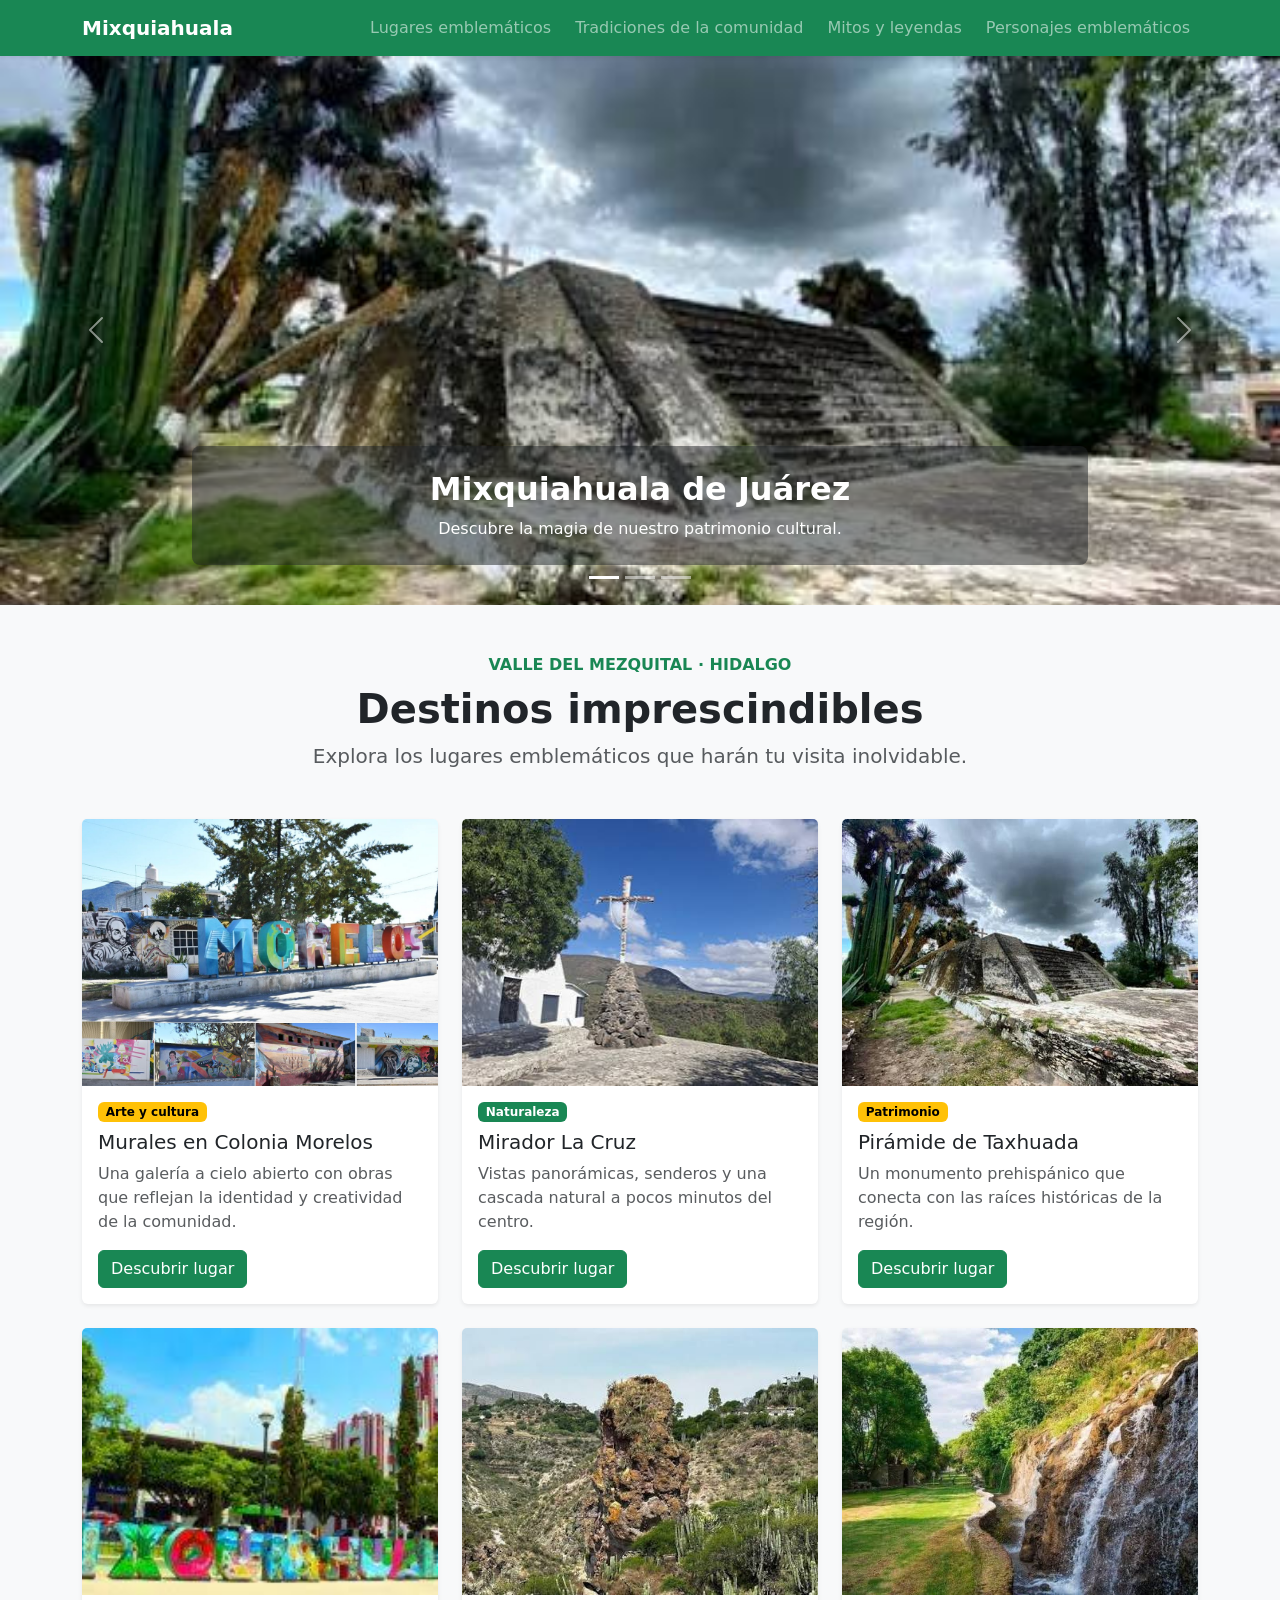
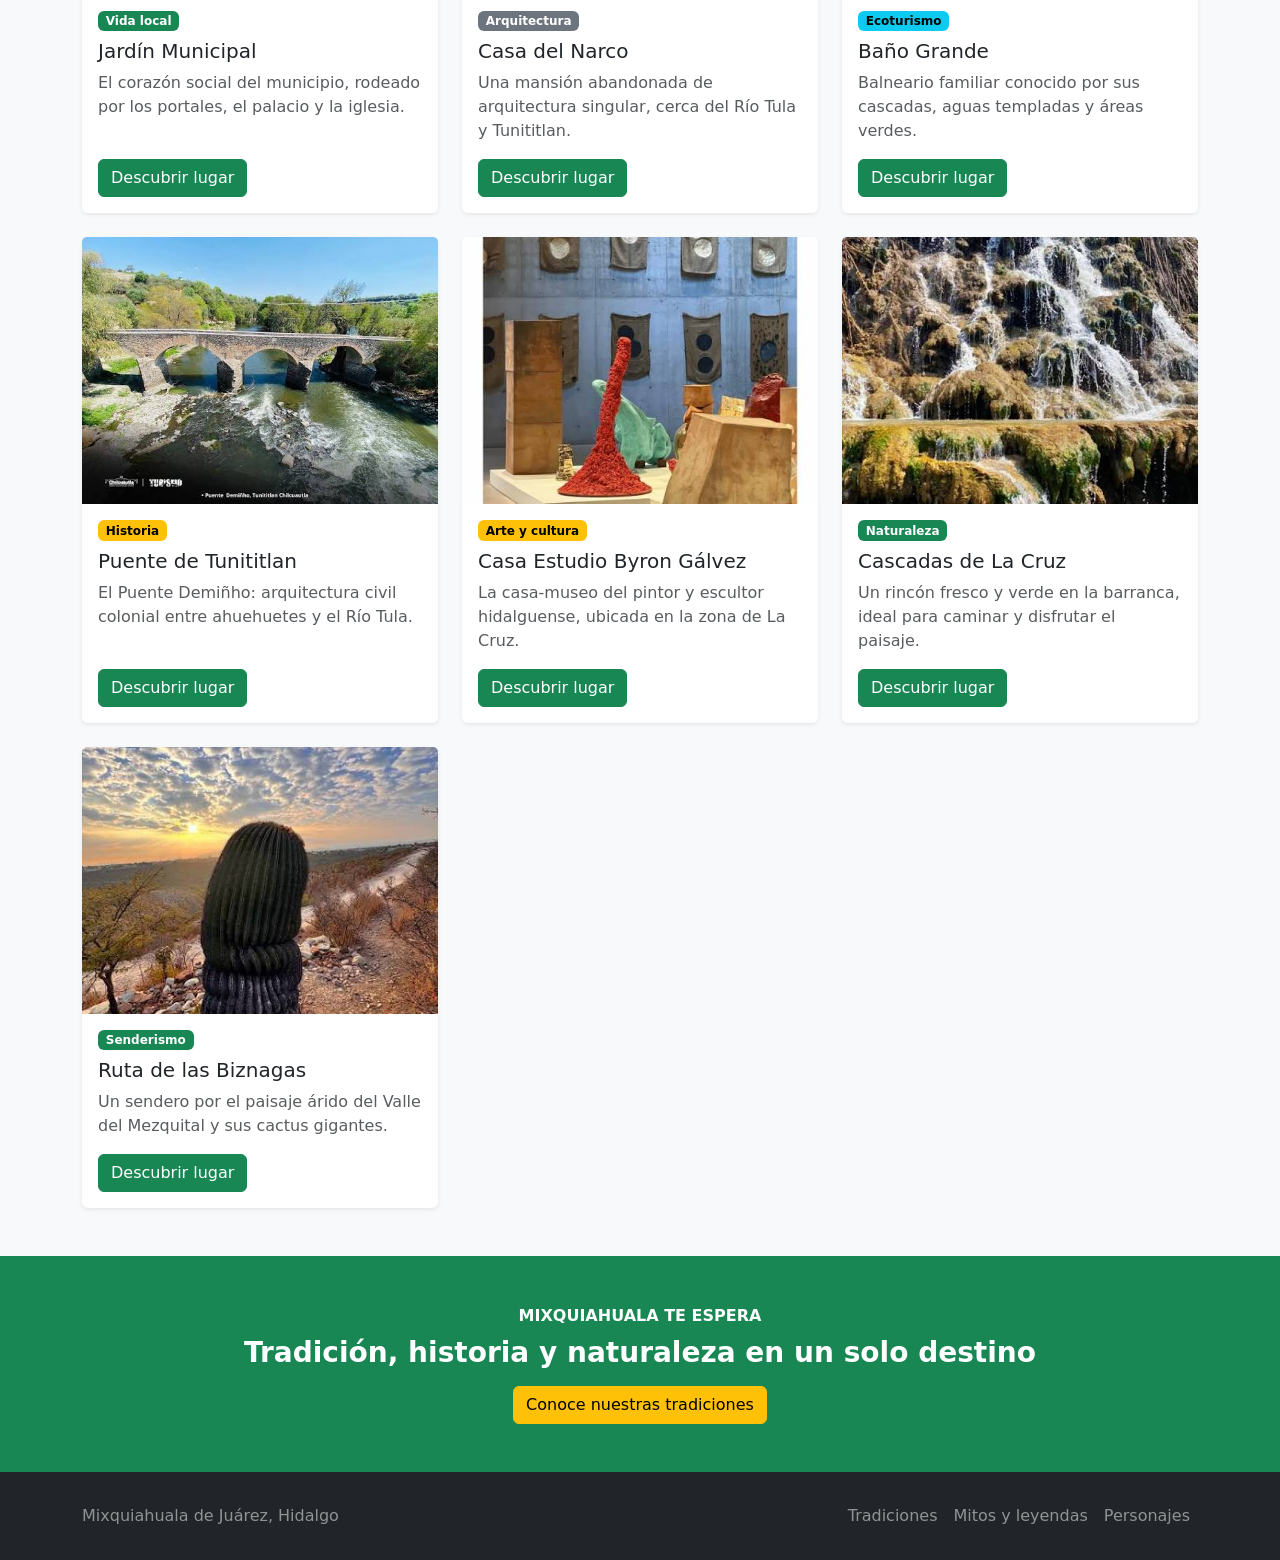
==== commit ebd0d487: "CAMBIOS 1" ====
--- a/index.html
+++ b/index.html
@@ -1,774 +1,542 @@
-<!DOCTYPE html>
+<!doctype html>
 <html lang="es">
 <head>
-    <meta charset="UTF-8">
-    <meta name="viewport" content="width=device-width, initial-scale=1.0">
-    <title>Mixquiahuala de Juarez - Destino Turístico</title>
-    <link href="https://fonts.googleapis.com/css2?family=Montserrat:wght@400;600;700;800&family=Lora:wght@400;600&display=swap" rel="stylesheet">
-    <link rel="stylesheet" href="style/style.css">
+    <meta charset="utf-8">
+    <meta name="viewport" content="width=device-width, initial-scale=1">
+    <meta name="description" content="Descubre los lugares emblemáticos, la historia y la naturaleza de Mixquiahuala de Juárez, Hidalgo.">
+    <meta name="theme-color" content="#198754">
+    <title>Mixquiahuala de Juárez | Destino turístico</title>
+    <link href="https://cdn.jsdelivr.net/npm/bootstrap@5.3.3/dist/css/bootstrap.min.css" rel="stylesheet" integrity="sha384-QWTKZyjpPEjISv5WaRU9OFeRpok6YctnYmDr5pNlyT2bRjXh0JMhjY6hW+ALEwIH" crossorigin="anonymous">
+    <link href="https://cdn.jsdelivr.net/npm/bootstrap-icons@1.11.3/font/bootstrap-icons.min.css" rel="stylesheet">
+    <link rel="preconnect" href="https://fonts.googleapis.com">
+    <link rel="preconnect" href="https://fonts.gstatic.com" crossorigin>
+    <link href="https://fonts.googleapis.com/css2?family=Lora:wght@500;600;700&family=Montserrat:wght@400;500;600;700&display=swap" rel="stylesheet">
+    
 </head>
-<body>
-    <!-- NAVEGACIÓN -->
-<nav>
-    <div class="nav-brand">Mixquiahuala</div>
-    
-    <button class="menu-toggle" id="menuToggle">☰</button>
-
-    <ul class="nav-links" id="navLinks">
-        <li><a href="#lugares">Lugares emblematicos</a></li>
-        <li><a href="#Tradiciones">Tradiciones de la comunidad</a></li>
-        <li><a href="Mitos.html">Mitos y Leyendas</a></li>        
-        <li><a href="#testimonios">Personajes emblematicos</a></li>
-    </ul>
-</nav>
-
-    <!-- HERO SECTION -->
-<section class="hero-carousel">
-    <div class="carousel-container">
-        <div class="carousel-slide active" onclick="openImageModal('', 'https://maps.app.goo.gl/EjemploRutaCerro')">
-            <img src="./Imagenes/CERRO.jpg" alt="Cerro de Mixquiahuala">
-            <div class="carousel-caption">
-                <h1>Mixquiahuala de Juárez</h1>
-                <p>Descubre la magia del patrimonio cultural mexicano</p>
-            </div>
-        </div>
-
-        <div class="carousel-slide" onclick="openImageModal('../Imagenes/CALVARIO.jpg', 'https://maps.app.goo.gl/EjemploRutaCalvario')">
-            <img src="../Imagenes/CALVARIO.jpg" alt="Feria del Calvario">
-            <div class="carousel-caption">
-                <h1>Feria del Calvario 2026</h1>
-                <p>Historia, cultura y tradición que nos enorgullece</p>
-            </div>
-        </div>
-
-        <div class="carousel-slide" onclick="openImageModal('../Imagenes/PIRAMIDE.jpg', 'https://maps.app.goo.gl/EjemploRutaPiramide')">
-            <img src="../Imagenes/PIRAMIDE.jpg" alt="Cultura en Mixquiahuala">
-            <div class="carousel-caption">
-                <h1>Lugares Emblemáticos</h1>
-                <p>Explora los rincones más icónicos de nuestra región</p>
-            </div>
-        </div>
-
-        <button class="carousel-arrow prev" id="prevSlide">&#10094;</button>
-        <button class="carousel-arrow next" id="nextSlide">&#10095;</button>
-
-        <div class="carousel-dots">
-            <span class="dot active"></span>
-            <span class="dot"></span>
-            <span class="dot"></span>
-        </div>
-    </div>
-</section>
-
-<div id="imageModal" class="img-modal">
-    <div class="img-modal-content">
-        <img id="modalTargetImg" src="" alt="Vista ampliada">
-        <div class="img-modal-buttons">
-            <a id="modalMapBtn" href="#" target="_blank" class="btn-modal-action btn-location">📍 Ubicación</a>
-            <button onclick="closeImageModal()" class="btn-modal-action btn-close-img">✖ Cerrar</button>
-        </div>
-    </div>
-</div>
-
-
-    <script src="js/script.js"></script>
-
-<section id="lugares" class="container">
-        <h2 class="section-title">Destinos Imprescindibles</h2>
-        <p class="section-subtitle">Explora los lugares más emblemáticos que harán tu visita inolvidable</p>
-        
-        <div class="places-grid">
-            <div class="place-card">
-                <div class="place-image-container">
-                    <img src="ImagenesLugares\ColoniaMorelos_1.jpg" alt="Murales en Colonia Morelos" class="place-card-img">
-                </div>
-                <div class="place-info">
-                    <div class="place-name">Murales en Colonia Morelos</div>
-                    <p class="place-desc">Galería a cielo abierto con obras de arte que reflejan la identidad cultural de la comunidad. Un recorrido colorido por la creatividad local.</p>
-                    <button class="btn-ver-mas" onclick="openModal('modal1')">Ver más →</button>
-                </div>
-            </div>
-
-            <div class="place-card">
-                <div class="place-image-container">
-                    <img src="ImagenesLugares/LaCruz_1.jpg" alt="Mirador la Cruz" class="place-card-img">
-                </div>
-                <div class="place-info">
-                    <div class="place-name">Mirador la Cruz</div>
-                    <p class="place-desc">Vistas panorámicas espectaculares desde este punto elevado. Perfecto para fotografía y contemplación del entorno natural.</p>
-                    <button class="btn-ver-mas" onclick="openModal('modal2')">Ver más →</button>
-                </div>
-            </div>
-
-            <div class="place-card">
-                <div class="place-image-container">
-                    <img src="ImagenesLugares/PiramideTaxhuada_2.jpg" alt="Pirámide de Taxhuada" class="place-card-img">
-                </div>
-                <div class="place-info">
-                    <div class="place-name">Pirámide de Taxhuada</div>
-                    <p class="place-desc">Vestigio arqueológico que conecta con nuestras raíces prehispánicas. Monumento histórico de gran importancia cultural.</p>
-                    <button class="btn-ver-mas" onclick="openModal('modal3')">Ver más →</button>
-                </div>
-            </div>
-
-            <div class="place-card">
-                <div class="place-image-container">
-                    <img src="ImagenesLugares/JardinMunicipal_1.jpg" alt="Jardín Municipal" class="place-card-img">
-                </div>
-                <div class="place-info">
-                    <div class="place-name">Jardín Municipal</div>
-                    <p class="place-desc">El corazón de la vida social de Mixquiahuala. Un espacio arbolado perfecto para caminar, disfrutar los portales y relajarse en familia.</p>
-                    <button class="btn-ver-mas" onclick="openModal('modal4')">Ver más →</button>
-                </div>
-            </div>
-
-            <div class="place-card">
-                <div class="place-image-container">
-                    <img src="ImagenesLugares/CasaNarco_1.jpg" alt="Jardín Municipal" class="place-card-img">
-                </div>
-                <div class="place-info">
-                    <div class="place-name">Casa del narco</div>
-                    <p class="place-desc">Se localiza en los límites del municipio, cerca de la ribera del Río Tula y la localidad de Tunititlan</p>
-                    <button class="btn-ver-mas" onclick="openModal('modal5')">Ver más →</button>
-                </div>
-            </div>
-
-            <div class="place-card">
-                <div class="place-image-container">
-                    <img src="ImagenesLugares\Baño_Grande_1.jpg" alt="Jardín Municipal" class="place-card-img">
-                </div>
-                <div class="place-info">
-                    <div class="place-name">Baño Grande</div>
-                    <p class="place-desc">Baño Grande, un balneario ecoturístico famoso por sus cascadas y aguas templadas</p>
-                    <button class="btn-ver-mas" onclick="openModal('modal6')">Ver más →</button>
-                </div>
-            </div>
-
-            <div class="place-card">
-                <div class="place-image-container">
-                    <img src="ImagenesLugares/PuenteTuni_1.jpg" alt="Jardín Municipal" class="place-card-img">
-                </div>
-                <div class="place-info">
-                    <div class="place-name">Puente de Tunititlan (Puente Demiñho)</div>
-                    <p class="place-desc">este imponente puente de piedra es una de las joyas de la arquitectura civil colonial en la región</p>
-                    <button class="btn-ver-mas" onclick="openModal('modal7')">Ver más →</button>
-                </div>
-            </div>
-
-                        <div class="place-card">
-                <div class="place-image-container">
-                    <img src="ImagenesLugares/CasaByron_2.jpg" alt="Jardín Municipal" class="place-card-img">
-                </div>
-                <div class="place-info">
-                    <div class="place-name">Casa Estudio Byron Gálvez - Eva Beloglovsky</div>
-                    <p class="place-desc">la Casa de Byron Gálvez es el refugio donde el icónico pintor y escultor hidalguense</p>
-                    <button class="btn-ver-mas" onclick="openModal('modal8')">Ver más →</button>
-                </div>
-            </div>
-
-            <div class="place-card">
-                <div class="place-image-container">
-                    <img src="ImagenesLugares/CascadasLaCruz_1.jpg" alt="Cascadas de La Cruz" class="place-card-img">
-                </div>
-                <div class="place-info">
-                    <div class="place-name">Cascadas de La Cruz</div>
-                    <p class="place-desc">Ocultadas en la barranca, las Cascadas de La Cruz son un secreto natural rodeado de vegetación y rocas ideales para el senderismo</p>
-                    <button class="btn-ver-mas" onclick="openModal('modal9')">Ver más →</button>
-                </div>
-            </div>
-
-            <div class="place-card">
-                <div class="place-image-container">
-                    <img src="ImagenesLugares/RutaBiznagas_1.jpg" alt="Ruta de las Biznagas" class="place-card-img">
-                </div>
-                <div class="place-info">
-                    <div class="place-name">Ruta de las Biznagas</div>
-                    <p class="place-desc">Ruta de senderismo desde la zona norte que te lleva a un santuario natural con cactus gigantescos de más de dos metros</p>
-                    <button class="btn-ver-mas" onclick="openModal('modal10')">Ver más →</button>
-                </div>
-            </div>
-
-        </div>
-    </section>
-
-    <div id="modal1" class="modal">
-    <div class="modal-content">
-        
-        <div class="modal-image">
-            <div class="modal-carousel-container">
-                <img class="modal-carousel-slide active" src="ImagenesLugares/ColoniaMorelos_1.jpg" alt="Murales Morelos 1">
-                <img class="modal-carousel-slide" src="ImagenesLugares/ColoniaMorelos_2.jpg" alt="Murales Morelos 2">
-                <img class="modal-carousel-slide" src="ImagenesLugares/ColoniaMorelos_3.jpg" alt="Murales Morelos 3">
-                
-                <button class="modal-carousel-arrow modal-arrow-prev" onclick="changeModalSlide('modal1', -1)">❮</button>
-                <button class="modal-carousel-arrow modal-arrow-next" onclick="changeModalSlide('modal1', 1)">❯</button>
-                
-                <div class="modal-carousel-dots">
-                    <span class="modal-dot active" onclick="currentModalSlide('modal1', 0)"></span>
-                    <span class="modal-dot" onclick="currentModalSlide('modal1', 1)"></span>
-                    <span class="modal-dot" onclick="currentModalSlide('modal1', 2)"></span>
-                </div>
-            </div>
-        </div>
-
-        <div class="modal-body">
-            <span class="close" onclick="closeModal('modal1')">×</span>
-            <div class="modal-header">
-                <div class="modal-icon">🎨</div>
-                <h2 class="modal-title">Murales en Colonia Morelos</h2>
-            </div>
-            <div class="modal-divider"></div>
-            <p class="modal-description">
-                La colonia Morelos se ha convertido en un lienzo a cielo abierto. Sus calles están llenas de color y vida gracias a más de 160 murales realizados por artistas de 22 países. Cada obra cuenta una historia, expresa emociones y refleja la identidad de nuestra comunidad. Un recorrido imperdible para los amantes del arte urbano y la cultura.
-            </p>
-            <div class="modal-info-grid">
-                <div class="modal-info-item">
-                    <h4>📍 Ubicación</h4>
-                    <p>Colonia Morelos, Mixquiahuala de Juárez, Hidalgo.</p>
-                </div>
-                <div class="modal-info-item">
-                    <h4>🌍 Datos Curiosos</h4>
-                    <p>Participaron artistas de 22 países en la creación de más de 160 murales, transformando completamente el paisaje urbano de la colonia.</p>
-                </div>
-                <div class="modal-info-item">
-                    <h4>📸 Recomendación</h4>
-                    <p>Recorre las calles con cámara en mano y descubre detalles únicos. Cada mural es una obra maestra que merece ser apreciada y fotografiada.</p>
-                </div>
-            </div>
-            <div class="modal-tip">
-                <div class="modal-tip-icon">💡</div>
-                <div class="modal-tip-text"><strong>Tip del visitante:</strong> Los mejores murales se encuentran caminando por las calles Morelos, Abasolo y Allende. No olvides llevar agua y bloqueador.</div>
-            </div>
-            <div class="modal-buttons">
-                <button class="modal-button btn-direction" onclick="window.open('https://maps.google.com', '_blank')">📍 Cómo llegar</button>
-                <button class="modal-button btn-close-modal" onclick="closeModal('modal1')">Cerrar</button>
-            </div>
-        </div>
-    </div>
-</div>
-
-    <div id="modal2" class="modal">
-    <div class="modal-content">
-        
-        <!-- Contenedor del Carrusel -->
-        <div class="modal-image">
-            <div class="modal-carousel-container">
-                <!-- Reemplaza el src con la ruta de tus imágenes -->
-                <img class="modal-carousel-slide active" src="ImagenesLugares/LaCruz_1.jpg" alt="La Cruz 1">
-                <img class="modal-carousel-slide" src="ImagenesLugares/LaCruz_2.jpg" alt="La Cruz 2">
-                <img class="modal-carousel-slide" src="ImagenesLugares/LaCruz_3.jpg" alt="La Cruz 3">
-                
-                <!-- Flechas configuradas para modal2 -->
-                <button class="modal-carousel-arrow modal-arrow-prev" onclick="changeModalSlide('modal2', -1)">❮</button>
-                <button class="modal-carousel-arrow modal-arrow-next" onclick="changeModalSlide('modal2', 1)">❯</button>
-                
-                <!-- Puntos configurados para modal2 -->
-                <div class="modal-carousel-dots">
-                    <span class="modal-dot active" onclick="currentModalSlide('modal2', 0)"></span>
-                    <span class="modal-dot" onclick="currentModalSlide('modal2', 1)"></span>
-                    <span class="modal-dot" onclick="currentModalSlide('modal2', 2)"></span>
-                </div>
-            </div>
-        </div>
-
-        <div class="modal-body">
-            <span class="close" onclick="closeModal('modal2')">&times;</span>
-            <div class="modal-header">
-                <div class="modal-icon">⛰️</div>
-                <h2 class="modal-title">La Cruz de Mixquiahuala - Mirador y Cascada Natural</h2>
-            </div>
-            <div class="modal-divider"></div>
-            <p class="modal-description">
-                A pocos minutos del centro del municipio, La Cruz de Mixquiahuala es un destino natural que combina el senderismo con paisajes impresionantes. Este paraje destaca por su mirador panorámico y su cascada, ideal para los amantes de la aventura, la fotografía y la tranquilidad.
-            </p>
-            <div class="modal-info-grid">
-                <div class="modal-info-item">
-                    <h4>📍 Ubicación</h4>
-                    <p>Lerdo de Tejada 68, El Calvario, 5ta Demarcación, 42700 Mixquiahuala, Hgo.</p>
-                </div>
-                <div class="modal-info-item">
-                    <h4>❄️ Datos Curiosos</h4>
-                    <p>A diferencia de los balnearios de aguas termales que abundan en el Valle del Mezquital, el agua que brota del manantial de La Cruz es notablemente fresca y cristalina.</p>
-                </div>
-                <div class="modal-info-item">
-                    <h4>📸 Recomendación</h4>
-                    <p>Recuerda que el mirador de La Cruz es un espacio natural. Al no contar con botes de basura públicos, es obligatorio regresar con todos los desechos para preservar el ecosistema.</p>
-                </div>
-            </div>
-            <div class="modal-tip">
-                <div class="modal-tip-icon">💡</div>
-                <div class="modal-tip-text"><strong>Tip del visitante:</strong> Si vas a bajar a la cascada de La Cruz, es indispensable llevar tenis con buen agarre o calzado acuático para evitar resbalones en las piedras húmedas.</div>
-            </div>
-            <div class="modal-buttons">
-                <button class="modal-button btn-direction" onclick="window.open('https://maps.google.com', '_blank')">📍 Cómo llegar</button>
-                <button class="modal-button btn-close-modal" onclick="closeModal('modal2')">Cerrar</button>
-            </div>
-        </div>
-    </div>
-</div>
-
-    <div id="modal4" class="modal">
-    <div class="modal-content">
-        
-        <div class="modal-image">
-            <div class="modal-carousel-container">
-                <img class="modal-carousel-slide active" src="ImagenesLugares/JardinMunicipal_1.jpg" alt="Jardín Municipal 1">
-                <img class="modal-carousel-slide" src="ImagenesLugares/JardinMunicipal_2.jpg" alt="Jardín Municipal 2">
-                <img class="modal-carousel-slide" src="ImagenesLugares/JardinMunicipal_3.jpg" alt="Jardín Municipal 3">
-                
-                <button class="modal-carousel-arrow modal-arrow-prev" onclick="changeModalSlide('modal4', -1)">❮</button>
-                <button class="modal-carousel-arrow modal-arrow-next" onclick="changeModalSlide('modal4', 1)">❯</button>
-                
-                <div class="modal-carousel-dots">
-                    <span class="modal-dot active" onclick="currentModalSlide('modal4', 0)"></span>
-                    <span class="modal-dot" onclick="currentModalSlide('modal4', 1)"></span>
-                    <span class="modal-dot" onclick="currentModalSlide('modal4', 2)"></span>
-                </div>
-            </div>
-        </div>
-
-        <div class="modal-body">
-            <span class="close" onclick="closeModal('modal4')">×</span>
-            <div class="modal-header">
-                <div class="modal-icon">🏛️</div>
-                <h2 class="modal-title">Jardín Municipal (Plaza Constitución)</h2>
-            </div>
-            <div class="modal-divider"></div>
-            <p class="modal-description">
-                El Jardín Municipal (también conocido como Plaza Constitución) es el centro de la vida social y cultural del pueblo desde el siglo XIX, un espacio arbolado que conecta el Palacio Municipal, los históricos Portales y la Iglesia de San Antonio de Padua, y que hoy en día sirve como el escenario principal para diferentes eventos.
-            </p>
-            <div class="modal-info-grid">
-                <div class="modal-info-item">
-                    <h4>📍 Ubicación</h4>
-                    <p>Plaza de la Constitución S.N. Centro, 3ra Demarcación, 42700 Mixquiahuala de Juárez, Hgo.</p>
-                </div>
-                <div class="modal-info-item">
-                    <h4>🏛️ Datos Curiosos</h4>
-                    <p>Los portales que rodean el jardín no solo son una reliquia arquitectónica; originalmente fueron diseñados para que los comerciantes locales pudieran protegerse de las lluvias y del fuerte sol sin dejar de vender.</p>
-                </div>
-                <div class="modal-info-item">
-                    <h4>👨‍👩‍👧‍👦 Recomendación</h4>
-                    <p>El lugar es un espacio público de entrada libre y ambiente 100% familiar. Al ser el corazón del pueblo, ayuda a mantenerlo limpio utilizando los botes de basura distribuidos en los pasillos y respeta las áreas verdes.</p>
-                </div>
-            </div>
-            <div class="modal-tip">
-                <div class="modal-tip-icon">💡</div>
-                <div class="modal-tip-text"><strong>Tip del visitante:</strong> Visítalo un sábado o domingo por la tarde. Es el mejor momento para disfrutar del ambiente local, comprar postres o botanas y ver el jardín lleno de vida.</div>
-            </div>
-            <div class="modal-buttons">
-                <button class="modal-button btn-direction" onclick="window.open('https://maps.google.com', '_blank')">📍 Cómo llegar</button>
-                <button class="modal-button btn-close-modal" onclick="closeModal('modal4')">Cerrar</button>
-            </div>
-        </div>
-    </div>
-</div>
-
-    <div id="modal3" class="modal">
-    <div class="modal-content">
-        
-        <!-- Contenedor del Carrusel -->
-        <div class="modal-image">
-            <div class="modal-carousel-container">
-                <!-- Reemplaza el src con la ruta de tus imágenes -->
-                <img class="modal-carousel-slide active" src="ImagenesLugares/PiramideTaxhuada_2.jpg" alt="Pirámide de Taxhuada 1">
-                <img class="modal-carousel-slide" src="ImagenesLugares/PiramideTaxhuada_3.jpg" alt="Pirámide de Taxhuada 2">
-                <img class="modal-carousel-slide" src="ruta/a/tu/piramide3.jpg" alt="Pirámide de Taxhuada 3">
-                
-                <!-- Flechas configuradas para modal3 -->
-                <button class="modal-carousel-arrow modal-arrow-prev" onclick="changeModalSlide('modal3', -1)">❮</button>
-                <button class="modal-carousel-arrow modal-arrow-next" onclick="changeModalSlide('modal3', 1)">❯</button>
-                
-                <!-- Puntos configurados para modal3 -->
-                <div class="modal-carousel-dots">
-                    <span class="modal-dot active" onclick="currentModalSlide('modal3', 0)"></span>
-                    <span class="modal-dot" onclick="currentModalSlide('modal3', 1)"></span>
-                    <span class="modal-dot" onclick="currentModalSlide('modal3', 2)"></span>
-                </div>
-            </div>
-        </div>
-
-        <div class="modal-body">
-            <span class="close" onclick="closeModal('modal3')">&times;</span>
-            <div class="modal-header">
-                <div class="modal-icon">🔺</div>
-                <h2 class="modal-title">Pirámide de Taxhuada (Pirámide de Donijá)</h2>
-            </div>
-            <div class="modal-divider"></div>
-            <p class="modal-description">
-                Ubicada en el interior del panteón comunitario del barrio de Taxhuada, la Pirámide de Donijá, cuyo nombre en otomí significa "iglesia vieja" o "templo de la flor", es un monumento prehispánico descubierto accidentalmente en 1946 cuando los pobladores extraían piedra para construir la barda del cementerio.
-            </p>
-            <div class="modal-info-grid">
-                <div class="modal-info-item">
-                    <h4>📍 Ubicación</h4>
-                    <p>I Zaragoza, 7ma Demarcación, 42700 Mixquiahuala, Hgo.</p>
-                </div>
-                <div class="modal-info-item">
-                    <h4>🏛️ Datos Curiosos</h4>
-                    <p>La pirámide une tres épocas: tiene base tolteca, fachada azteca y una cruz en la punta que mezcla el pasado indígena con la religión católica.</p>
-                </div>
-                <div class="modal-info-item">
-                    <h4>🚪 Información Práctica</h4>
-                    <p>El lugar es de entrada libre y no tiene restricciones de horario. Su mantenimiento depende por completo de los vecinos, así que por favor cuida el monumento y no dejes basura.</p>
-                </div>
-            </div>
-            <div class="modal-tip">
-                <div class="modal-tip-icon">💡</div>
-                <div class="modal-tip-text"><strong>Tip del visitante:</strong> Visítala el 1 y 2 de noviembre. Durante el Día de Muertos, el panteón y la pirámide se llenan de flores, decoraciones y ofrendas, creando una atmósfera especial y emotiva.</div>
-            </div>
-            <div class="modal-buttons">
-                <button class="modal-button btn-direction" onclick="window.open('https://maps.google.com', '_blank')">📍 Cómo llegar</button>
-                <button class="modal-button btn-close-modal" onclick="closeModal('modal3')">Cerrar</button>
-            </div>
-        </div>
-    </div>
-</div>
-
-    <div id="modal5" class="modal">
-    <div class="modal-content">
-        
-        <div class="modal-image">
-            <div class="modal-carousel-container">
-                <img class="modal-carousel-slide active" src="ImagenesLugares/CasaNarco_1.jpg" alt="Casa del Narco 1">
-                <img class="modal-carousel-slide" src="ImagenesLugares/CasaNarco_2.jpg" alt="Casa del Narco 2">
-                <img class="modal-carousel-slide" src="ImagenesLugares/CasaNarco_3.jpg" alt="Casa del Narco 3">
-                
-                <button class="modal-carousel-arrow modal-arrow-prev" onclick="changeModalSlide('modal5', -1)">❮</button>
-                <button class="modal-carousel-arrow modal-arrow-next" onclick="changeModalSlide('modal5', 1)">❯</button>
-                
-                <div class="modal-carousel-dots">
-                    <span class="modal-dot active" onclick="currentModalSlide('modal5', 0)"></span>
-                    <span class="modal-dot" onclick="currentModalSlide('modal5', 1)"></span>
-                    <span class="modal-dot" onclick="currentModalSlide('modal5', 2)"></span>
-                </div>
-            </div>
-        </div>
-
-        <div class="modal-body">
-            <span class="close" onclick="closeModal('modal5')">×</span>
-            <div class="modal-header">
-                <div class="modal-icon">🏚️</div>
-                <h2 class="modal-title">Casa del Narco</h2>
-            </div>
-            <div class="modal-divider"></div>
-            <p class="modal-description">
-                Se localiza en los límites del municipio, cerca de la ribera del Río Tula y la localidad de Tunititlan, la "Casa del Narco" es una gran y misteriosa mansión abandonada que se ha convertido en un punto de gran interés para los amantes del turismo de exploración en Mixquiahuala. Es famosa por su imponente arquitectura incrustada en una barranca, sus albercas olvidadas y una misteriosa red de túneles y grutas subterráneas.
-            </p>
-            <div class="modal-info-grid">
-                <div class="modal-info-item">
-                    <h4>📍 Ubicación</h4>
-                    <p>6QP7+CR, 7ma Demarcación, 42700 Mixquiahuala de Juárez, Hgo.</p>
-                </div>
-                <div class="modal-info-item">
-                    <h4>🔎 Datos Curiosos</h4>
-                    <p>Su origen es el secreto mejor guardado de la zona: muchos aseguran que perteneció a un capo del narcotráfico, pero otros dicen que fue la lujosa casa de descanso de un importante empresario o banquero.</p>
-                </div>
-                <div class="modal-info-item">
-                    <h4>⚠️ Recomendación</h4>
-                    <p>El sitio está abandonado y en obra gris, por lo que el acceso corre bajo tu propio riesgo. Se recomienda ir de día, ya sea en grupo o acompañados por un guía local</p>
-                </div>
-            </div>
-            <div class="modal-tip">
-                <div class="modal-tip-icon">💡</div>
-                <div class="modal-tip-text"><strong>Tip del visitante:</strong> Es necesario llevar calzado antiderrapante y una buena lámpara de mano, ya que los caminos de roca son muy oscuros, húmedos y resbaladizos.</div>
-            </div>
-            <div class="modal-buttons">
-                <button class="modal-button btn-direction" onclick="window.open('https://maps.google.com', '_blank')">📍 Cómo llegar</button>
-                <button class="modal-button btn-close-modal" onclick="closeModal('modal5')">Cerrar</button>
-            </div>
-        </div>
-    </div>
-</div>
-
-    <div id="modal6" class="modal">
-    <div class="modal-content">
-        
-        <div class="modal-image">
-            <div class="modal-carousel-container">
-                <img class="modal-carousel-slide active" src="ImagenesLugares/Baño_Grande_1.jpg" alt="Baño Grande 1">
-                <img class="modal-carousel-slide" src="ImagenesLugares/Baño_Grande_2.jpg" alt="Baño Grande 2">
-                <img class="modal-carousel-slide" src="ImagenesLugares/Baño_Grande_3.jpg" alt="Baño Grande 3">
-                
-                <button class="modal-carousel-arrow modal-arrow-prev" onclick="changeModalSlide(-1)">❮</button>
-                <button class="modal-carousel-arrow modal-arrow-next" onclick="changeModalSlide(1)">❯</button>
-                
-                <div class="modal-carousel-dots">
-                    <span class="modal-dot active" onclick="currentModalSlide(0)"></span>
-                    <span class="modal-dot" onclick="currentModalSlide(1)"></span>
-                    <span class="modal-dot" onclick="currentModalSlide(2)"></span>
-                </div>
-            </div>
-        </div>
-
-        <div class="modal-body">
-            <span class="close" onclick="closeModal('modal6')">×</span>
-            <div class="modal-header">
-                <div class="modal-icon">🏊</div>
-                <h2 class="modal-title">Baño Grande</h2>
-            </div>
-            <div class="modal-divider"></div>
-            <p class="modal-description">
-                En el Barrio los Tigres, a solo unos minutos del centro de Mixquiahuala, se encuentra Baño Grande, un balneario ecoturístico famoso por sus cascadas y aguas templadas. Este oasis familiar es perfecto para quitarse el calor, descansar en sus extensas áreas verdes y disfrutar de la naturaleza.
-            </p>
-            <div class="modal-info-grid">
-                <div class="modal-info-item">
-                    <h4>📍 Ubicación</h4>
-                    <p>Calle bajada a Baño Grande, Calle Vicente Suarez, Mixquiahuala de Juárez, Hgo.</p>
-                </div>
-                <div class="modal-info-item">
-                    <h4>💧 Datos Curiosos</h4>
-                    <p>El agua nunca se estanca; proviene de manantiales locales, corre por las albercas y alimenta al Río Tula.</p>
-                </div>
-                <div class="modal-info-item">
-                    <h4>🕐 Horarios y Precios</h4>
-                    <p>Abre diario de 7:00 am a 6:00 pm. Entrada ~$60 MXN (aplica descuento con INE local).</p>
-                </div>
-            </div>
-            <div class="modal-tip">
-                <div class="modal-tip-icon">💡</div>
-                <div class="modal-tip-text"><strong>Tip del visitante:</strong> El traje de baño es obligatorio. Lleva bloqueador y llega temprano para alcanzar lugares con sombra.</div>
-            </div>
-            <div class="modal-buttons">
-                <button class="modal-button btn-direction" onclick="window.open('https://maps.google.com', '_blank')">📍 Cómo llegar</button>
-                <button class="modal-button btn-close-modal" onclick="closeModal('modal6')">Cerrar</button>
-            </div>
-        </div>
-    </div>
-</div>
-
-    <div id="modal7" class="modal">
-    <div class="modal-content">
-        
-        <div class="modal-image">
-            <div class="modal-carousel-container">
-                <img class="modal-carousel-slide active" src="ImagenesLugares/PuenteTuni_1.jpg" alt="Puente de Tunititlan 1">
-                <img class="modal-carousel-slide" src="ImagenesLugares/PuenteTuni_2.jpg" alt="Puente de Tunititlan 2">
-                <img class="modal-carousel-slide" src="ImagenesLugares/PuenteTuni_3.jpg" alt="Puente de Tunititlan 3">
-                
-                <button class="modal-carousel-arrow modal-arrow-prev" onclick="changeModalSlide('modal7', -1)">❮</button>
-                <button class="modal-carousel-arrow modal-arrow-next" onclick="changeModalSlide('modal7', 1)">❯</button>
-                
-                <div class="modal-carousel-dots">
-                    <span class="modal-dot active" onclick="currentModalSlide('modal7', 0)"></span>
-                    <span class="modal-dot" onclick="currentModalSlide('modal7', 1)"></span>
-                    <span class="modal-dot" onclick="currentModalSlide('modal7', 2)"></span>
-                </div>
-            </div>
-        </div>
-
-        <div class="modal-body">
-            <span class="close" onclick="closeModal('modal7')">×</span>
-            <div class="modal-header">
-                <div class="modal-icon">🌉</div>
-                <h2 class="modal-title">Puente de Tunititlan (Puente Demiñho)</h2>
-            </div>
-            <div class="modal-divider"></div>
-            <p class="modal-description">
-                Cruzando el Río Tula para conectar a Mixquiahuala con la comunidad de Tunititlan, este imponente puente de piedra es una de las joyas de la arquitectura civil colonial en la región. Su estructura de arcos antiguos rodeada de imponentes árboles de ahuehuete lo convierte en un punto ideal para los amantes de la fotografía histórica, el ciclismo de ruta y las caminatas al atardecer.
-            </p>
-            <div class="modal-info-grid">
-                <div class="modal-info-item">
-                    <h4>📍 Ubicación</h4>
-                    <p>
-                        Parque puente de la Cruz, Av. Melchor Ocampo, 7ma Demarcación, 42700 Mixquiahuala, Hgo.
-                    </p>
-                </div>
-                <div class="modal-info-item">
-                    <h4>🌳 Datos Curiosos</h4>
-                    <p>
-                        Los gigantescos árboles que crecen a los costados del río junto al puente son sabinos (ahuehuetes), algunos de los cuales tienen cientos de años y son de los ejemplares más antiguos de la región. 
-                    </p>
-                </div>
-                <div class="modal-info-item">
-                    <h4>⚠️ Recomendación</h4>
-                    <p>
-                        Al ser un puente antiguo que aún se utiliza ten extrema precaución al caminar por las orillas. De la misma manera, no dejes basura para proteger las áreas naturales y respeta la estructura histórica. 
-                    </p>
-                </div>
-            </div>
-            <div class="modal-tip">
-                <div class="modal-tip-icon">💡</div>
-                <div class="modal-tip-text"><strong>Tip del visitante:</strong> La mejor hora para visitarlo es justo antes del atardecer, ya que la luz del sol resalta la textura de la piedra vieja y el reflejo de los arcos en el agua. Lleva repelente para mosquitos ya que hay bastantes.
-                </div>
-            </div>
-            <div class="modal-buttons">
-                <button class="modal-button btn-direction" onclick="window.open('https://maps.google.com', '_blank')">📍 Cómo llegar</button>
-                <button class="modal-button btn-close-modal" onclick="closeModal('modal7')">Cerrar</button>
-            </div>
-        </div>
-    </div>
-</div>
-
-    <div id="modal8" class="modal">
-    <div class="modal-content">
-        
-        <!-- Contenedor del Carrusel -->
-        <div class="modal-image">
-            <div class="modal-carousel-container">
-                <!-- Reemplaza el src con la ruta de tus imágenes -->
-                <img class="modal-carousel-slide active" src="ImagenesLugares/Casa_Byron_1.jpg" alt="Casa Estudio 1">
-                <img class="modal-carousel-slide" src="ImagenesLugares/CasaByron_2.jpg" alt="Casa Estudio 2">
-                
-                <!-- Flechas (Nota que ahora dicen 'modal8') -->
-                <button class="modal-carousel-arrow modal-arrow-prev" onclick="changeModalSlide('modal8', -1)">❮</button>
-                <button class="modal-carousel-arrow modal-arrow-next" onclick="changeModalSlide('modal8', 1)">❯</button>
-                
-                <!-- Puntos (Nota que ahora dicen 'modal8') -->
-                <div class="modal-carousel-dots">
-                    <span class="modal-dot active" onclick="currentModalSlide('modal8', 0)"></span>
-                    <span class="modal-dot" onclick="currentModalSlide('modal8', 1)"></span>
-                    <span class="modal-dot" onclick="currentModalSlide('modal8', 2)"></span>
-                </div>
-            </div>
-        </div>
-
-        <div class="modal-body">
-            <span class="close" onclick="closeModal('modal8')">×</span>
-            <div class="modal-header">
-                <div class="modal-icon">🔺</div>
-                <h2 class="modal-title">Casa Estudio Byron Gálvez - Eva Beloglovsky</h2>
-            </div>
-            <div class="modal-divider"></div>
-            <p class="modal-description">
-                Ubicada en la Calle Lerdo de Tejada (zona de La Cruz), la Casa de Byron Gálvez es el refugio donde el icónico pintor y escultor hidalguense creó gran parte de su obra. Convertido hoy en una casa-museo y archivo vivo, este espacio independiente te permite explorar sus talleres con paredes de cristal, observar de cerca pinturas y esculturas originales, y disfrutar de una vista espectacular al filo de la barranca.
-            </p>
-            <div class="modal-info-grid">
-                <div class="modal-info-item">
-                    <h4>📍 Ubicación</h4>
-                    <p>Lerdo de Tejada 63, La Pena, 5ta Demarcación, 42700 Mixquiahuala de Juárez, Hgo.</p>
-                </div>
-                <div class="modal-info-item">
-                    <h4>🏛️ Datos Curiosos</h4>
-                    <p>El portón de hierro forjado de la entrada destaca por sus formas que simulan burbujas en el metal. Fue creado por el artesano local Luciano Antonio Mera.</p>
-                </div>
-                <div class="modal-info-item">
-                    <h4>📸 Recomendación</h4>
-                    <p>Al ser un espacio privado, no tiene un horario fijo de visitas. Contacta a los gestores locales para programar una visita guiada antes de ir.</p>
-                </div>
-            </div>
-            <div class="modal-tip">
-                <div class="modal-tip-icon">💡</div>
-                <div class="modal-tip-text"><strong>Tip del visitante:</strong> Combina tu visita con la Capilla de La Cruz y el mirador al río. En el estudio, pon atención a los ventanales; están orientados geométricamente para captar la luz natural perfecta a cualquier hora.</div>
-            </div>
-            <div class="modal-buttons">
-                <button class="modal-button btn-direction" onclick="window.open('https://maps.google.com', '_blank')">📍 Cómo llegar</button>
-                <button class="modal-button btn-close-modal" onclick="closeModal('modal8')">Cerrar</button>
-            </div>
-        </div>
-    </div>
-</div>
-
-    <div id="modal9" class="modal">
-    <div class="modal-content">
-        
-        <div class="modal-image">
-            <div class="modal-carousel-container">
-                <img class="modal-carousel-slide active" src="ImagenesLugares/CascadaLaCruz_1.jpg" alt="Cascadas de La Cruz 1">
-                <img class="modal-carousel-slide" src="ImagenesLugares/CascadaLaCruz_2.jpg" alt="Cascadas de La Cruz 2">
-                <img class="modal-carousel-slide" src="ImagenesLugares/CascadaLaCruz_3.jpg" alt="Cascadas de La Cruz 3">
-                
-                <button class="modal-carousel-arrow modal-arrow-prev" onclick="changeModalSlide('modal9', -1)">❮</button>
-                <button class="modal-carousel-arrow modal-arrow-next" onclick="changeModalSlide('modal9', 1)">❯</button>
-                
-                <div class="modal-carousel-dots">
-                    <span class="modal-dot active" onclick="currentModalSlide('modal9', 0)"></span>
-                    <span class="modal-dot" onclick="currentModalSlide('modal9', 1)"></span>
-                    <span class="modal-dot" onclick="currentModalSlide('modal9', 2)"></span>
-                </div>
-            </div>
-        </div>
-
-        <div class="modal-body">
-            <span class="close" onclick="closeModal('modal9')">×</span>
-            <div class="modal-header">
-                <div class="modal-icon">💧</div>
-                <h2 class="modal-title">Cascadas de La Cruz</h2>
-            </div>
-            <div class="modal-divider"></div>
-            <p class="modal-description">
-                Ocultadas en la barranca, justo debajo del emblemático mirador, las Cascadas de La Cruz son un secreto natural de Mixquiahuala. Su caída de agua rodeada de vegetación y rocas la convierten en el destino ideal para el senderismo, la fotografía y el descanso.
-            </p>
-            <div class="modal-info-grid">
-                <div class="modal-info-item">
-                    <h4>📍 Ubicación</h4>
-                    <p>Juan Aldama 100, La Pena, 2da Demarcación, 42700 Mixquiahuala, Hgo.</p>
-                </div>
-                <div class="modal-info-item">
-                    <h4>🌿 Datos Curiosos</h4>
-                    <p>Aunque el clima de Mixquiahuala es seco, la humedad atrapada en el fondo de la barranca cambia el ambiente por completo, creando un ecosistema fresco, verde y lleno de musgo.</p>
-                </div>
-                <div class="modal-info-item">
-                    <h4>📸 Recomendación</h4>
-                    <p>Las cascadas están en un espacio natural virgen sin botes de basura; es obligatorio regresar con toda tu basura. Si decides darte un chapuzón, hazlo con mucha precaución.</p>
-                </div>
-            </div>
-            <div class="modal-tip">
-                <div class="modal-tip-icon">💡</div>
-                <div class="modal-tip-text"><strong>Tip del visitante:</strong> Para bajar a la base es muy necesario llevar tenis con buen agarre, pues las piedras son muy resbaladizas. No olvides llevar una toalla y una muda de ropa seca dentro de tu mochila.
-                </div>
-            </div>
-            <div class="modal-buttons">
-                <button class="modal-button btn-direction" onclick="window.open('https://maps.google.com', '_blank')">📍 Cómo llegar</button>
-                <button class="modal-button btn-close-modal" onclick="closeModal('modal9')">Cerrar</button>
-            </div>
-        </div>
-    </div>
-</div>
-
-    <div id="modal10" class="modal">
-    <div class="modal-content">
-        
-        <div class="modal-image">
-            <div class="modal-carousel-container">
-                <img class="modal-carousel-slide active" src="ImagenesLugares/RutaBiznagas_1.jpg" alt="Ruta de las Biznagas 1">
-                <img class="modal-carousel-slide" src="ImagenesLugares/RutaBiznagas_2.jpg" alt="Ruta de las Biznagas 2">
-                <img class="modal-carousel-slide" src="ImagenesLugares/RutaBiznagas_3.jpg" alt="Ruta de las Biznagas 3">
-                
-                <button class="modal-carousel-arrow modal-arrow-prev" onclick="changeModalSlide('modal10', -1)">❮</button>
-                <button class="modal-carousel-arrow modal-arrow-next" onclick="changeModalSlide('modal10', 1)">❯</button>
-                
-                <div class="modal-carousel-dots">
-                    <span class="modal-dot active" onclick="currentModalSlide('modal10', 0)"></span>
-                    <span class="modal-dot" onclick="currentModalSlide('modal10', 1)"></span>
-                    <span class="modal-dot" onclick="currentModalSlide('modal10', 2)"></span>
-                </div>
-            </div>
-        </div>
-
-        <div class="modal-body">
-            <span class="close" onclick="closeModal('modal10')">×</span>
-            <div class="modal-header">
-                <div class="modal-icon">🌵</div>
-                <h2 class="modal-title">Ruta de las Biznagas</h2>
-            </div>
-            <div class="modal-divider"></div>
-            <p class="modal-description">
-                Desde la zona norte de Mixquiahuala, esta ruta de senderismo te lleva directo al Cerro de las Biznagas, un santuario natural famoso por albergar cactus gigantescos que superan los dos metros de altura. Es el recorrido perfecto para los amantes del ecoturismo, la fotografía de paisaje y las caminatas de exploración en un entorno árido único dentro del Valle del Mezquital.
-            </p>
-            <div class="modal-info-grid">
-                <div class="modal-info-item">
-                    <h4>📍 Ubicación</h4>
-                    <p>Franja norte de Mixquiahuala de Juárez, en el límite ejidal con Texcatepec, Hidalgo.</p>
-                </div>
-                <div class="modal-info-item">
-                    <h4>🌵 Datos Curiosos</h4>
-                    <p>Estas biznagas crecen apenas un centímetro por año. Los ejemplares que superan el metro de altura tienen entre 150 y 200 años de edad, siendo verdaderos sobrevivientes del tiempo.</p>
-                </div>
-                <div class="modal-info-item">
-                    <h4>📸 Recomendación</h4>
-                    <p>Contrata a un guía local para recorrer los senderos correctos de forma segura. Está prohibido tocar las espinas, mover piedras o salirte del camino marcado, ya que podrías dañar a los brotes jóvenes.</p>
-                </div>
-            </div>
-            <div class="modal-tip">
-                <div class="modal-tip-icon">💡</div>
-                <div class="modal-tip-text"><strong>Tip del visitante:</strong> El terreno es árido, pedregoso y sin sombra. Lleva calzado de suela gruesa, sombrero, bloqueador y suficiente agua. El mejor horario para iniciar la ruta desde Mixquiahuala es al amanecer.
-                </div>
-            </div>
-            <div class="modal-buttons">
-                <button class="modal-button btn-direction" onclick="window.open('https://maps.google.com', '_blank')">📍 Cómo llegar</button>
-                <button class="modal-button btn-close-modal" onclick="closeModal('modal10')">Cerrar</button>
-            </div>
-        </div>
-    </div>
-</div>
+<body class="bg-body-tertiary">
+    <a class="visually-hidden-focusable position-absolute top-0 start-0 z-3 p-3 bg-white" href="#contenido">Saltar al contenido</a>
+
+    <header>
+        <nav class="navbar navbar-expand-lg navbar-dark bg-success sticky-top shadow-sm" aria-label="Navegación principal">
+            <div class="container">
+                <a class="navbar-brand fw-bold" href="index.html">Mixquiahuala</a>
+                <button class="navbar-toggler" type="button" data-bs-toggle="collapse" data-bs-target="#mainNavigation" aria-controls="mainNavigation" aria-expanded="false" aria-label="Abrir o cerrar el menú">
+                    <span class="navbar-toggler-icon"></span>
+                </button>
+                <div class="collapse navbar-collapse" id="mainNavigation">
+                    <ul class="navbar-nav ms-auto align-items-lg-center gap-lg-2">
+                        <li class="nav-item"><a class="nav-link" href="#lugares">Lugares emblemáticos</a></li>
+                        <li class="nav-item"><a class="nav-link" href="Tradiciones.html">Tradiciones de la comunidad</a></li>
+                        <li class="nav-item"><a class="nav-link" href="Mitos.html">Mitos y leyendas</a></li>
+                        <li class="nav-item"><a class="nav-link" href="Personajes.html">Personajes emblemáticos</a></li>
+                    </ul>
+                </div>
+            </div>
+        </nav>
+    </header>
+
+    <main id="contenido">
+        <section class="container-fluid p-0" aria-label="Descubre Mixquiahuala">
+            <div id="heroCarousel" class="carousel slide carousel-fade" data-bs-ride="carousel">
+                <div class="carousel-indicators">
+                    <button type="button" data-bs-target="#heroCarousel" data-bs-slide-to="0" class="active" aria-current="true" aria-label="Mostrar la Pirámide de Taxhuada"></button>
+                    <button type="button" data-bs-target="#heroCarousel" data-bs-slide-to="1" aria-label="Mostrar los murales de Colonia Morelos"></button>
+                    <button type="button" data-bs-target="#heroCarousel" data-bs-slide-to="2" aria-label="Mostrar el Puente de Tunititlan"></button>
+                </div>
+                <div class="carousel-inner">
+                    <div class="carousel-item active">
+                        <div class="ratio ratio-21x9">
+                            <img src="ImagenesLugares/PiramideTaxhuada_2.jpg" class="d-block w-100 object-fit-cover" alt="Pirámide prehispánica de Taxhuada en Mixquiahuala">
+                        </div>
+                        <div class="carousel-caption d-block">
+                            <div class="bg-dark bg-opacity-50 rounded-3 p-3 p-md-4">
+                                <h1 class="h2 fw-bold">Mixquiahuala de Juárez</h1>
+                                <p class="mb-0">Descubre la magia de nuestro patrimonio cultural.</p>
+                            </div>
+                        </div>
+                    </div>
+                    <div class="carousel-item">
+                        <div class="ratio ratio-21x9">
+                            <img src="ImagenesLugares/ColoniaMorelos_1.jpg" class="d-block w-100 object-fit-cover" alt="Mural colorido en las calles de Colonia Morelos">
+                        </div>
+                        <div class="carousel-caption d-block">
+                            <div class="bg-dark bg-opacity-50 rounded-3 p-3 p-md-4">
+                                <h2 class="h2 fw-bold">Arte que da vida a la comunidad</h2>
+                                <p class="mb-0">Recorre una galería urbana llena de color e identidad.</p>
+                            </div>
+                        </div>
+                    </div>
+                    <div class="carousel-item">
+                        <div class="ratio ratio-21x9">
+                            <img src="ImagenesLugares/PuenteTuni_1.jpg" class="d-block w-100 object-fit-cover" alt="Arcos de piedra del histórico Puente de Tunititlan">
+                        </div>
+                        <div class="carousel-caption d-block">
+                            <div class="bg-dark bg-opacity-50 rounded-3 p-3 p-md-4">
+                                <h2 class="h2 fw-bold">Historia y naturaleza</h2>
+                                <p class="mb-0">Explora los paisajes y rincones emblemáticos del municipio.</p>
+                            </div>
+                        </div>
+                    </div>
+                </div>
+                <button class="carousel-control-prev" type="button" data-bs-target="#heroCarousel" data-bs-slide="prev" aria-label="Diapositiva anterior">
+                    <span class="carousel-control-prev-icon" aria-hidden="true"></span>
+                </button>
+                <button class="carousel-control-next" type="button" data-bs-target="#heroCarousel" data-bs-slide="next" aria-label="Diapositiva siguiente">
+                    <span class="carousel-control-next-icon" aria-hidden="true"></span>
+                </button>
+            </div>
+        </section>
+
+        <section id="lugares" class="container py-5">
+            <div class="row justify-content-center text-center mb-4 mb-lg-5">
+                <div class="col-lg-8">
+                    <p class="text-success text-uppercase fw-semibold mb-2">Valle del Mezquital · Hidalgo</p>
+                    <h2 class="display-6 fw-bold">Destinos imprescindibles</h2>
+                    <p class="lead text-body-secondary mb-0">Explora los lugares emblemáticos que harán tu visita inolvidable.</p>
+                </div>
+            </div>
+
+            <div class="row row-cols-1 row-cols-md-2 row-cols-lg-3 g-4">
+                <div class="col"><article class="card h-100 shadow-sm border-0">
+                    <div class="ratio ratio-4x3"><img src="ImagenesLugares/ColoniaMorelos_1.jpg" class="card-img-top object-fit-cover" alt="Mural artístico en Colonia Morelos"></div>
+                    <div class="card-body d-flex flex-column"><span class="badge text-bg-warning align-self-start mb-2">Arte y cultura</span><h3 class="h5 card-title">Murales en Colonia Morelos</h3><p class="card-text text-body-secondary">Una galería a cielo abierto con obras que reflejan la identidad y creatividad de la comunidad.</p><button class="btn btn-success mt-auto align-self-start" type="button" data-bs-toggle="modal" data-bs-target="#modal1">Descubrir lugar</button></div>
+                </article></div>
+                <div class="col"><article class="card h-100 shadow-sm border-0">
+                    <div class="ratio ratio-4x3"><img src="ImagenesLugares/LaCruz_1.jpg" class="card-img-top object-fit-cover" alt="Mirador natural de La Cruz en Mixquiahuala"></div>
+                    <div class="card-body d-flex flex-column"><span class="badge text-bg-success align-self-start mb-2">Naturaleza</span><h3 class="h5 card-title">Mirador La Cruz</h3><p class="card-text text-body-secondary">Vistas panorámicas, senderos y una cascada natural a pocos minutos del centro.</p><button class="btn btn-success mt-auto align-self-start" type="button" data-bs-toggle="modal" data-bs-target="#modal2">Descubrir lugar</button></div>
+                </article></div>
+                <div class="col"><article class="card h-100 shadow-sm border-0">
+                    <div class="ratio ratio-4x3"><img src="ImagenesLugares/PiramideTaxhuada_2.jpg" class="card-img-top object-fit-cover" alt="Vestigio arqueológico de la Pirámide de Taxhuada"></div>
+                    <div class="card-body d-flex flex-column"><span class="badge text-bg-warning align-self-start mb-2">Patrimonio</span><h3 class="h5 card-title">Pirámide de Taxhuada</h3><p class="card-text text-body-secondary">Un monumento prehispánico que conecta con las raíces históricas de la región.</p><button class="btn btn-success mt-auto align-self-start" type="button" data-bs-toggle="modal" data-bs-target="#modal3">Descubrir lugar</button></div>
+                </article></div>
+                <div class="col"><article class="card h-100 shadow-sm border-0">
+                    <div class="ratio ratio-4x3"><img src="ImagenesLugares/JardinMunicipal_1.jpg" class="card-img-top object-fit-cover" alt="Árboles y andadores del Jardín Municipal"></div>
+                    <div class="card-body d-flex flex-column"><span class="badge text-bg-success align-self-start mb-2">Vida local</span><h3 class="h5 card-title">Jardín Municipal</h3><p class="card-text text-body-secondary">El corazón social del municipio, rodeado por los portales, el palacio y la iglesia.</p><button class="btn btn-success mt-auto align-self-start" type="button" data-bs-toggle="modal" data-bs-target="#modalJardinMunicipal">Descubrir lugar</button></div>
+                </article></div>
+                <div class="col"><article class="card h-100 shadow-sm border-0">
+                    <div class="ratio ratio-4x3"><img src="ImagenesLugares/CasaNarco_1.jpg" class="card-img-top object-fit-cover" alt="Exterior de la antigua Casa del Narco junto a la barranca"></div>
+                    <div class="card-body d-flex flex-column"><span class="badge text-bg-secondary align-self-start mb-2">Arquitectura</span><h3 class="h5 card-title">Casa del Narco</h3><p class="card-text text-body-secondary">Una mansión abandonada de arquitectura singular, cerca del Río Tula y Tunititlan.</p><button class="btn btn-success mt-auto align-self-start" type="button" data-bs-toggle="modal" data-bs-target="#modalCasaNarco">Descubrir lugar</button></div>
+                </article></div>
+                <div class="col"><article class="card h-100 shadow-sm border-0">
+                    <div class="ratio ratio-4x3"><img src="ImagenesLugares/Baño_Grande_1.jpg" class="card-img-top object-fit-cover" alt="Alberca y entorno natural del balneario Baño Grande"></div>
+                    <div class="card-body d-flex flex-column"><span class="badge text-bg-info align-self-start mb-2">Ecoturismo</span><h3 class="h5 card-title">Baño Grande</h3><p class="card-text text-body-secondary">Balneario familiar conocido por sus cascadas, aguas templadas y áreas verdes.</p><button class="btn btn-success mt-auto align-self-start" type="button" data-bs-toggle="modal" data-bs-target="#modalBanoGrande">Descubrir lugar</button></div>
+                </article></div>
+                <div class="col"><article class="card h-100 shadow-sm border-0">
+                    <div class="ratio ratio-4x3"><img src="ImagenesLugares/PuenteTuni_1.jpg" class="card-img-top object-fit-cover" alt="Puente colonial de piedra de Tunititlan sobre el Río Tula"></div>
+                    <div class="card-body d-flex flex-column"><span class="badge text-bg-warning align-self-start mb-2">Historia</span><h3 class="h5 card-title">Puente de Tunititlan</h3><p class="card-text text-body-secondary">El Puente Demiñho: arquitectura civil colonial entre ahuehuetes y el Río Tula.</p><button class="btn btn-success mt-auto align-self-start" type="button" data-bs-toggle="modal" data-bs-target="#modal7">Descubrir lugar</button></div>
+                </article></div>
+                <div class="col"><article class="card h-100 shadow-sm border-0">
+                    <div class="ratio ratio-4x3"><img src="ImagenesLugares/CasaByron_2.jpg" class="card-img-top object-fit-cover" alt="Casa Estudio de Byron Gálvez en Mixquiahuala"></div>
+                    <div class="card-body d-flex flex-column"><span class="badge text-bg-warning align-self-start mb-2">Arte y cultura</span><h3 class="h5 card-title">Casa Estudio Byron Gálvez</h3><p class="card-text text-body-secondary">La casa-museo del pintor y escultor hidalguense, ubicada en la zona de La Cruz.</p><button class="btn btn-success mt-auto align-self-start" type="button" data-bs-toggle="modal" data-bs-target="#modal8">Descubrir lugar</button></div>
+                </article></div>
+                <div class="col"><article class="card h-100 shadow-sm border-0">
+                    <div class="ratio ratio-4x3"><img src="ImagenesLugares/CascadaLaCruz_1.jpg" class="card-img-top object-fit-cover" alt="Cascada rodeada de vegetación en La Cruz"></div>
+                    <div class="card-body d-flex flex-column"><span class="badge text-bg-success align-self-start mb-2">Naturaleza</span><h3 class="h5 card-title">Cascadas de La Cruz</h3><p class="card-text text-body-secondary">Un rincón fresco y verde en la barranca, ideal para caminar y disfrutar el paisaje.</p><button class="btn btn-success mt-auto align-self-start" type="button" data-bs-toggle="modal" data-bs-target="#modal9">Descubrir lugar</button></div>
+                </article></div>
+                <div class="col"><article class="card h-100 shadow-sm border-0">
+                    <div class="ratio ratio-4x3"><img src="ImagenesLugares/RutaBiznagas_1.jpg" class="card-img-top object-fit-cover" alt="Biznagas en el paisaje árido de la ruta del norte"></div>
+                    <div class="card-body d-flex flex-column"><span class="badge text-bg-success align-self-start mb-2">Senderismo</span><h3 class="h5 card-title">Ruta de las Biznagas</h3><p class="card-text text-body-secondary">Un sendero por el paisaje árido del Valle del Mezquital y sus cactus gigantes.</p><button class="btn btn-success mt-auto align-self-start" type="button" data-bs-toggle="modal" data-bs-target="#modal10">Descubrir lugar</button></div>
+                </article></div>
+            </div>
+        </section>
+
+        <section class="bg-success text-white py-5" aria-label="Invitación">
+            <div class="container text-center"><p class="text-uppercase fw-semibold mb-2">Mixquiahuala te espera</p><h2 class="h3 fw-bold">Tradición, historia y naturaleza en un solo destino</h2><a class="btn btn-warning mt-2" href="Tradiciones.html">Conoce nuestras tradiciones</a></div>
+        </section>
+    </main>
+
+    <footer class="bg-dark text-white-50 py-4">
+        <div class="container d-flex flex-column flex-md-row justify-content-between align-items-md-center gap-2">
+            <p class="mb-0">Mixquiahuala de Juárez, Hidalgo</p>
+            <nav aria-label="Navegación de pie de página"><ul class="nav"><li class="nav-item"><a class="nav-link text-white-50 px-2" href="Tradiciones.html">Tradiciones</a></li><li class="nav-item"><a class="nav-link text-white-50 px-2" href="Mitos.html">Mitos y leyendas</a></li><li class="nav-item"><a class="nav-link text-white-50 px-2" href="Personajes.html">Personajes</a></li></ul></nav>
+        </div>
+    </footer>
+
+    <div class="modal fade" id="modal1" tabindex="-1" aria-labelledby="modal1Title" aria-hidden="true">
+        <div class="modal-dialog modal-xl modal-dialog-centered destination-modal-dialog">
+            <div class="modal-content destination-modal-content overflow-hidden border-0 rounded-4 shadow-lg">
+                <button type="button" class="btn-close position-absolute top-0 end-0 m-3 z-3 bg-white p-2 rounded-circle shadow-sm" data-bs-dismiss="modal" aria-label="Cerrar"></button>
+                <div class="row g-0 destination-modal-row">
+                    <div class="col-lg-6 position-relative destination-modal-gallery">
+                        <div id="gallery1" class="carousel slide h-100 destination-modal-carousel" data-bs-ride="false" aria-label="Galería de murales de Colonia Morelos">
+                            <div class="carousel-indicators">
+                                <button type="button" data-bs-target="#gallery1" data-bs-slide-to="0" class="active" aria-current="true" aria-label="Imagen 1"></button>
+                                <button type="button" data-bs-target="#gallery1" data-bs-slide-to="1" aria-label="Imagen 2"></button>
+                                <button type="button" data-bs-target="#gallery1" data-bs-slide-to="2" aria-label="Imagen 3"></button>
+                            </div>
+                            <div class="carousel-inner h-100">
+                                <div class="carousel-item active h-100"><img src="ImagenesLugares/ColoniaMorelos_1.jpg" class="d-block w-100 h-100 object-fit-cover" alt="Mural artístico en Colonia Morelos"></div>
+                                <div class="carousel-item h-100"><img src="ImagenesLugares/ColoniaMorelos_2.jpg" class="d-block w-100 h-100 object-fit-cover" alt="Segundo mural de la galería urbana de Colonia Morelos"></div>
+                                <div class="carousel-item h-100"><img src="ImagenesLugares/ColoniaMorelos_3.jpg" class="d-block w-100 h-100 object-fit-cover" alt="Obra de arte urbano en Colonia Morelos"></div>
+                            </div>
+                            <button class="carousel-control-prev" type="button" data-bs-target="#gallery1" data-bs-slide="prev" aria-label="Imagen anterior"><span class="carousel-control-prev-icon" aria-hidden="true"></span></button>
+                            <button class="carousel-control-next" type="button" data-bs-target="#gallery1" data-bs-slide="next" aria-label="Imagen siguiente"><span class="carousel-control-next-icon" aria-hidden="true"></span></button>
+                        </div>
+                    </div>
+                    <div class="col-lg-6 p-4 p-md-5 d-flex flex-column justify-content-between bg-white destination-modal-info">
+                        <div>
+                            <span class="badge bg-warning text-dark px-3 py-2 rounded-pill fw-bold text-uppercase mb-3">Arte y cultura</span>
+                            <h2 class="display-6 fw-bold text-dark mb-3" id="modal1Title">Murales en Colonia Morelos</h2>
+                            <p class="text-secondary lead fs-6 lh-lg mb-4">La colonia Morelos se ha convertido en un lienzo a cielo abierto. Sus calles están llenas de color y vida gracias a más de 160 murales realizados por artistas de 22 países. Cada obra cuenta una historia que refleja la identidad de nuestra comunidad.</p>
+                            <div class="row g-3 mb-4">
+                                <div class="col-6"><div class="p-3 border rounded-3 bg-light h-100"><span class="d-block text-muted small fw-semibold">UBICACIÓN</span><span class="fw-bold text-dark">Colonia Morelos, Mixquiahuala</span></div></div>
+                                <div class="col-6"><div class="p-3 border rounded-3 bg-light h-100"><span class="d-block text-muted small fw-semibold">DATO DESTACADO</span><span class="fw-bold text-dark">160+ murales de 22 países</span></div></div>
+                            </div>
+                            <div class="p-3 bg-warning-subtle text-warning-emphasis border-start border-warning border-4 rounded-end mb-4"><small><strong>Tip del visitante:</strong> Recorre las calles Morelos, Abasolo y Allende. Lleva agua y protección solar.</small></div>
+                        </div>
+                        <div class="pt-3 border-top d-flex gap-2 justify-content-end align-items-center">
+                            <button type="button" class="btn btn-outline-secondary rounded-pill px-4" data-bs-dismiss="modal">Cerrar</button>
+                            <a href="https://maps.google.com/?q=Colonia+Morelos+Mixquiahuala+Hidalgo" target="_blank" rel="noopener noreferrer" class="btn btn-success rounded-pill px-4 fw-bold shadow-sm d-inline-flex align-items-center gap-2 destination-location-button"><i class="bi bi-geo-alt-fill" aria-hidden="true"></i>Ver ubicación</a>
+                        </div>
+                    </div>
+                </div>
+            </div>
+        </div>
+    </div>
+
+    <div class="modal fade" id="modal2" tabindex="-1" aria-labelledby="modal2Title" aria-hidden="true">
+        <div class="modal-dialog modal-xl modal-dialog-centered destination-modal-dialog">
+            <div class="modal-content destination-modal-content overflow-hidden border-0 rounded-4 shadow-lg">
+                <button type="button" class="btn-close position-absolute top-0 end-0 m-3 z-3 bg-white p-2 rounded-circle shadow-sm" data-bs-dismiss="modal" aria-label="Cerrar"></button>
+                <div class="row g-0 destination-modal-row">
+                    <div class="col-lg-6 position-relative destination-modal-gallery">
+                        <div id="gallery2" class="carousel slide h-100 destination-modal-carousel" data-bs-ride="carousel" aria-label="Galería de La Cruz">
+                            <div class="carousel-inner h-100">
+                                <div class="carousel-item active h-100"><img src="ImagenesLugares/LaCruz_1.jpg" class="d-block w-100 h-100 object-fit-cover" alt="Mirador de La Cruz en Mixquiahuala"></div>
+                                <div class="carousel-item h-100"><img src="ImagenesLugares/LaCruz_2.jpg" class="d-block w-100 h-100 object-fit-cover" alt="Paisaje natural de La Cruz"></div>
+                                <div class="carousel-item h-100"><img src="ImagenesLugares/LaCruz_3.jpg" class="d-block w-100 h-100 object-fit-cover" alt="Sendero de La Cruz"></div>
+                            </div>
+                            <button class="carousel-control-prev" type="button" data-bs-target="#gallery2" data-bs-slide="prev" aria-label="Imagen anterior"><span class="carousel-control-prev-icon" aria-hidden="true"></span></button>
+                            <button class="carousel-control-next" type="button" data-bs-target="#gallery2" data-bs-slide="next" aria-label="Imagen siguiente"><span class="carousel-control-next-icon" aria-hidden="true"></span></button>
+                        </div>
+                    </div>
+                    <div class="col-lg-6 p-4 p-md-5 d-flex flex-column justify-content-between bg-white destination-modal-info">
+                        <div>
+                            <span class="badge bg-warning text-dark px-3 py-2 rounded-pill fw-bold text-uppercase mb-3">Naturaleza</span>
+                            <h2 class="display-6 fw-bold text-dark mb-3" id="modal2Title">La Cruz: mirador y cascada natural</h2>
+                            <p class="text-secondary lead fs-6 lh-lg mb-4">A pocos minutos del centro, La Cruz combina senderismo con paisajes impresionantes. Su mirador panorámico y su cascada invitan a disfrutar la aventura, la fotografía y la tranquilidad. El manantial ofrece agua fresca y cristalina.</p>
+                            <div class="row g-3 mb-4">
+                                <div class="col-6"><div class="p-3 border rounded-3 bg-light h-100"><span class="d-block text-muted small fw-semibold">UBICACIÓN</span><span class="fw-bold text-dark">Lerdo de Tejada 68, El Calvario</span></div></div>
+                                <div class="col-6"><div class="p-3 border rounded-3 bg-light h-100"><span class="d-block text-muted small fw-semibold">DATO DESTACADO</span><span class="fw-bold text-dark">Manantial de agua fresca</span></div></div>
+                            </div>
+                            <div class="p-3 bg-warning-subtle text-warning-emphasis border-start border-warning border-4 rounded-end mb-4"><small><strong>Tip del visitante:</strong> Lleva calzado con buen agarre para los senderos y las piedras húmedas. Regresa con todos tus residuos.</small></div>
+                        </div>
+                        <div class="pt-3 border-top d-flex gap-2 justify-content-end align-items-center">
+                            <button type="button" class="btn btn-outline-secondary rounded-pill px-4" data-bs-dismiss="modal">Cerrar</button>
+                            <a href="https://maps.google.com/?q=La+Cruz+Mixquiahuala+Hidalgo" target="_blank" rel="noopener noreferrer" class="btn btn-success rounded-pill px-4 fw-bold shadow-sm d-inline-flex align-items-center gap-2 destination-location-button"><span aria-hidden="true">📍</span>Cómo llegar</a>
+                        </div>
+                    </div>
+                </div>
+            </div>
+        </div>
+    </div>
+
+    <div class="modal fade" id="modal3" tabindex="-1" aria-labelledby="modal3Title" aria-hidden="true">
+        <div class="modal-dialog modal-xl modal-dialog-centered destination-modal-dialog">
+            <div class="modal-content destination-modal-content overflow-hidden border-0 rounded-4 shadow-lg">
+                <div class="row g-0 destination-modal-row">
+                    <div class="col-lg-6 position-relative destination-modal-gallery">
+                        <div id="gallery3" class="carousel carousel-fade h-100 destination-modal-carousel" data-bs-ride="false" aria-label="Galería de la Pirámide de Taxhuada">
+                            <div class="carousel-indicators heritage-indicators">
+                                <button type="button" data-bs-target="#gallery3" data-bs-slide-to="0" class="active" aria-current="true" aria-label="Imagen 1"></button>
+                                <button type="button" data-bs-target="#gallery3" data-bs-slide-to="1" aria-label="Imagen 2"></button>
+                                <button type="button" data-bs-target="#gallery3" data-bs-slide-to="2" aria-label="Imagen 3"></button>
+                            </div>
+                            <div class="carousel-inner h-100">
+                                <div class="carousel-item active h-100"><img src="ImagenesLugares/PiramideTaxhuada_2.jpg" class="d-block w-100 h-100 object-fit-cover" alt="Pirámide de Taxhuada, vista principal"></div>
+                                <div class="carousel-item h-100"><img src="ImagenesLugares/PiramideTaxhuada_3.jpg" class="d-block w-100 h-100 object-fit-cover" alt="Detalle de la Pirámide de Taxhuada"></div>
+                                <div class="carousel-item h-100"><img src="ImagenesLugares/PiramideTaxhuada_1" class="d-block w-100 h-100 object-fit-cover" alt="Vista adicional de la Pirámide de Taxhuada"></div>
+                            </div>
+                            <p class="heritage-gallery-note mb-0">Memoria viva del Valle del Mezquital</p>
+                            <button class="carousel-control-prev heritage-control" type="button" data-bs-target="#gallery3" data-bs-slide="prev" aria-label="Imagen anterior"><span class="carousel-control-prev-icon" aria-hidden="true"></span></button>
+                            <button class="carousel-control-next heritage-control" type="button" data-bs-target="#gallery3" data-bs-slide="next" aria-label="Imagen siguiente"><span class="carousel-control-next-icon" aria-hidden="true"></span></button>
+                        </div>
+                    </div>
+                    <div class="col-lg-6 p-4 p-md-5 d-flex flex-column justify-content-between bg-white destination-modal-info">
+                        <div class="modal-header heritage-content-header border-0">
+                            <div>
+                                <span class="badge rounded-pill heritage-badge text-uppercase fw-bold px-3 py-2 mb-3">Patrimonio</span>
+                                <h2 class="heritage-title mb-0" id="modal3Title">Pirámide de Taxhuada</h2>
+                                <p class="text-body-secondary mt-2 mb-0">Pirámide de Donijá · Mixquiahuala de Juárez</p>
+                            </div>
+                            <button type="button" class="btn-close ms-3 flex-shrink-0" data-bs-dismiss="modal" aria-label="Cerrar"></button>
+                        </div>
+                        <div class="modal-body heritage-body">
+                            <p class="heritage-description text-muted mb-4">Ubicada en el panteón comunitario del barrio de Taxhuada, la Pirámide de Donijá es un <strong>monumento prehispánico</strong> descubierto accidentalmente en 1946, cuando los pobladores extraían piedra para construir la barda del cementerio. Su nombre en otomí se interpreta como <em>«iglesia vieja»</em> o <em>«templo de la flor»</em>.</p>
+                            <div class="row g-3 mb-4">
+                                <div class="col-12"><article class="heritage-info-card d-flex gap-3"><span class="heritage-icon" aria-hidden="true"><i class="bi bi-geo-alt-fill"></i></span><div><h3 class="h6 fw-bold mb-2">Ubicación</h3><p class="text-body-secondary mb-0">Barrio de Taxhuada, Mixquiahuala de Juárez, Hidalgo.</p></div></article></div>
+                                <div class="col-12"><article class="heritage-info-card d-flex gap-3"><span class="heritage-icon" aria-hidden="true"><i class="bi bi-hourglass-split"></i></span><div><h3 class="h6 fw-bold mb-2">Dato destacado</h3><p class="text-body-secondary mb-0">Su estructura reúne influencias indígenas y elementos de la tradición católica, reflejo de distintas etapas históricas.</p></div></article></div>
+                            </div>
+                            <aside class="alert heritage-callout d-flex align-items-start gap-3 mb-0" role="note"><i class="bi bi-leaf-fill heritage-callout-icon fs-4" aria-hidden="true"></i><div><h3 class="h6 fw-bold mb-1">Visita respetuosa</h3><p class="mb-0">El mantenimiento depende de la comunidad. Cuida el monumento, respeta el espacio y no dejes basura.</p></div></aside>
+                        </div>
+                        <div class="pt-3 border-top d-flex gap-2 justify-content-end align-items-center heritage-modal-footer">
+                            <button type="button" class="btn btn-outline-secondary rounded-pill px-4" data-bs-dismiss="modal">Cerrar</button>
+                            <a class="btn btn-success rounded-pill px-4 fw-bold shadow-sm d-inline-flex align-items-center gap-2 heritage-map-button" href="https://www.google.com/maps/search/?api=1&query=Pir%C3%A1mide+de+Taxhuada+Mixquiahuala" target="_blank" rel="noopener noreferrer"><span aria-hidden="true">📍</span>Cómo llegar</a>
+                        </div>
+                    </div>
+                </div>
+            </div>
+        </div>
+    </div>
+
+    <div class="modal fade" id="modalJardinMunicipal" tabindex="-1" aria-labelledby="modalJardinMunicipalTitle" aria-hidden="true">
+        <div class="modal-dialog modal-xl modal-dialog-centered destination-modal-dialog">
+            <div class="modal-content destination-modal-content overflow-hidden border-0 rounded-4 shadow-lg">
+                <button type="button" class="btn-close position-absolute top-0 end-0 m-3 z-3 bg-white p-2 rounded-circle shadow-sm" data-bs-dismiss="modal" aria-label="Cerrar"></button>
+                <div class="row g-0 destination-modal-row">
+                    <div class="col-lg-6 position-relative destination-modal-gallery">
+                        <div id="carousel_JardinMunicipal" class="carousel slide h-100 destination-modal-carousel" data-bs-ride="carousel" aria-label="Galería del Jardín Municipal">
+                            <div class="carousel-inner h-100">
+                                <div class="carousel-item active h-100"><img src="ImagenesLugares/JardinMunicipal_1.jpg" class="d-block w-100 h-100 object-fit-cover" alt="Jardín Municipal de Mixquiahuala"></div>
+                                <div class="carousel-item h-100"><img src="ImagenesLugares/JardinMunicipal_2.jpg" class="d-block w-100 h-100 object-fit-cover" alt="Andadores y áreas verdes del Jardín Municipal"></div>
+                                <div class="carousel-item h-100"><img src="ImagenesLugares/JardinMunicipal_3.jpg" class="d-block w-100 h-100 object-fit-cover" alt="Portales del centro de Mixquiahuala"></div>
+                            </div>
+                            <button class="carousel-control-prev" type="button" data-bs-target="#carousel_JardinMunicipal" data-bs-slide="prev" aria-label="Imagen anterior"><span class="carousel-control-prev-icon" aria-hidden="true"></span></button>
+                            <button class="carousel-control-next" type="button" data-bs-target="#carousel_JardinMunicipal" data-bs-slide="next" aria-label="Imagen siguiente"><span class="carousel-control-next-icon" aria-hidden="true"></span></button>
+                        </div>
+                    </div>
+                    <div class="col-lg-6 p-4 p-md-5 d-flex flex-column justify-content-between bg-white destination-modal-info">
+                        <div>
+                            <span class="badge bg-success text-white px-3 py-2 rounded-pill fw-bold text-uppercase mb-3">Vida local</span>
+                            <h2 class="display-6 fw-bold text-dark mb-3" id="modalJardinMunicipalTitle">Jardín Municipal</h2>
+                            <p class="text-secondary lead fs-6 lh-lg mb-4">El corazón social del municipio, rodeado por los tradicionales portales, el palacio municipal y la iglesia principal. Un espacio perfecto para caminar, disfrutar del ambiente local y conocer la convivencia comunitaria.</p>
+                            <div class="row g-3 mb-4">
+                                <div class="col-6"><div class="p-3 border rounded-3 bg-light h-100"><span class="d-block text-muted small fw-semibold">UBICACIÓN</span><span class="fw-bold text-dark">Centro Histórico, Mixquiahuala de Juárez</span></div></div>
+                                <div class="col-6"><div class="p-3 border rounded-3 bg-light h-100"><span class="d-block text-muted small fw-semibold">DATO DESTACADO</span><span class="fw-bold text-dark">Punto de encuentro tradicional con arquitectura colonial</span></div></div>
+                            </div>
+                            <div class="p-3 bg-warning-subtle text-warning-emphasis border-start border-warning border-4 rounded-end mb-4"><small><strong>Tip del visitante:</strong> Visítalo al atardecer para disfrutar de los antojitos locales en los portales.</small></div>
+                        </div>
+                        <div class="pt-3 border-top d-flex gap-2 justify-content-end align-items-center">
+                            <button type="button" class="btn btn-outline-secondary rounded-pill px-4" data-bs-dismiss="modal">Cerrar</button>
+                            <a href="https://maps.google.com/?q=Jard%C3%ADn+Municipal+Mixquiahuala+Hidalgo" target="_blank" rel="noopener noreferrer" class="btn btn-success rounded-pill px-4 fw-bold shadow-sm d-inline-flex align-items-center gap-2 destination-location-button"><span aria-hidden="true">📍</span>Cómo llegar</a>
+                        </div>
+                    </div>
+                </div>
+            </div>
+        </div>
+    </div>
+
+    <div class="modal fade" id="modalCasaNarco" tabindex="-1" aria-labelledby="modalCasaNarcoTitle" aria-hidden="true">
+        <div class="modal-dialog modal-xl modal-dialog-centered destination-modal-dialog">
+            <div class="modal-content destination-modal-content overflow-hidden border-0 rounded-4 shadow-lg">
+                <button type="button" class="btn-close position-absolute top-0 end-0 m-3 z-3 bg-white p-2 rounded-circle shadow-sm" data-bs-dismiss="modal" aria-label="Cerrar"></button>
+                <div class="row g-0 destination-modal-row">
+                    <div class="col-lg-6 position-relative destination-modal-gallery">
+                        <div id="carousel_CasaNarco" class="carousel slide h-100 destination-modal-carousel" data-bs-ride="carousel" aria-label="Galería de la Casa del Narco">
+                            <div class="carousel-inner h-100">
+                                <div class="carousel-item active h-100"><img src="ImagenesLugares/CasaNarco_1.jpg" class="d-block w-100 h-100 object-fit-cover" alt="Casa del Narco cerca de la barranca"></div>
+                                <div class="carousel-item h-100"><img src="ImagenesLugares/CasaNarco_2.jpg" class="d-block w-100 h-100 object-fit-cover" alt="Vista de la estructura abandonada"></div>
+                                <div class="carousel-item h-100"><img src="ImagenesLugares/CasaNarco_3.jpg" class="d-block w-100 h-100 object-fit-cover" alt="Detalle de la arquitectura de la Casa del Narco"></div>
+                            </div>
+                            <button class="carousel-control-prev" type="button" data-bs-target="#carousel_CasaNarco" data-bs-slide="prev" aria-label="Imagen anterior"><span class="carousel-control-prev-icon" aria-hidden="true"></span></button>
+                            <button class="carousel-control-next" type="button" data-bs-target="#carousel_CasaNarco" data-bs-slide="next" aria-label="Imagen siguiente"><span class="carousel-control-next-icon" aria-hidden="true"></span></button>
+                        </div>
+                    </div>
+                    <div class="col-lg-6 p-4 p-md-5 d-flex flex-column justify-content-between bg-white destination-modal-info">
+                        <div>
+                            <span class="badge bg-secondary text-white px-3 py-2 rounded-pill fw-bold text-uppercase mb-3">Arquitectura</span>
+                            <h2 class="display-6 fw-bold text-dark mb-3" id="modalCasaNarcoTitle">Casa del Narco</h2>
+                            <p class="text-secondary lead fs-6 lh-lg mb-4">Una enigmática estructura abandonada de arquitectura singular ubicada cerca del Río Tula y Tunititlán. Se ha convertido en un punto de interés visual e intriga histórica para los visitantes de la región.</p>
+                            <div class="row g-3 mb-4">
+                                <div class="col-6"><div class="p-3 border rounded-3 bg-light h-100"><span class="d-block text-muted small fw-semibold">UBICACIÓN</span><span class="fw-bold text-dark">Cercanías del Río Tula y Tunititlán, Mixquiahuala</span></div></div>
+                                <div class="col-6"><div class="p-3 border rounded-3 bg-light h-100"><span class="d-block text-muted small fw-semibold">DATO DESTACADO</span><span class="fw-bold text-dark">Arquitectura atípica rodeada de paisaje natural</span></div></div>
+                            </div>
+                            <div class="p-3 bg-warning-subtle text-warning-emphasis border-start border-warning border-4 rounded-end mb-4"><small><strong>Tip del visitante:</strong> Mantén la precaución al explorar los alrededores y respeta las zonas señalizadas. No ingreses a estructuras inestables.</small></div>
+                        </div>
+                        <div class="pt-3 border-top d-flex gap-2 justify-content-end align-items-center">
+                            <button type="button" class="btn btn-outline-secondary rounded-pill px-4" data-bs-dismiss="modal">Cerrar</button>
+                            <a href="https://maps.google.com/?q=Casa+del+Narco+Rio+Tula+Tunititlan+Mixquiahuala" target="_blank" rel="noopener noreferrer" class="btn btn-success rounded-pill px-4 fw-bold shadow-sm d-inline-flex align-items-center gap-2 destination-location-button"><span aria-hidden="true">📍</span>Cómo llegar</a>
+                        </div>
+                    </div>
+                </div>
+            </div>
+        </div>
+    </div>
+
+    <div class="modal fade" id="modalBanoGrande" tabindex="-1" aria-labelledby="modalBanoGrandeTitle" aria-hidden="true">
+        <div class="modal-dialog modal-xl modal-dialog-centered destination-modal-dialog">
+            <div class="modal-content destination-modal-content overflow-hidden border-0 rounded-4 shadow-lg">
+                <button type="button" class="btn-close position-absolute top-0 end-0 m-3 z-3 bg-white p-2 rounded-circle shadow-sm" data-bs-dismiss="modal" aria-label="Cerrar"></button>
+                <div class="row g-0 destination-modal-row">
+                    <div class="col-lg-6 position-relative destination-modal-gallery">
+                        <div id="carousel_BanoGrande" class="carousel slide h-100 destination-modal-carousel" data-bs-ride="carousel" aria-label="Galería de Baño Grande">
+                            <div class="carousel-inner h-100">
+                                <div class="carousel-item active h-100"><img src="ImagenesLugares/Baño_Grande_1.jpg" class="d-block w-100 h-100 object-fit-cover" alt="Instalaciones de Baño Grande"></div>
+                                <div class="carousel-item h-100"><img src="ImagenesLugares/Baño_Grande_2.jpg" class="d-block w-100 h-100 object-fit-cover" alt="Áreas recreativas y alberca de Baño Grande"></div>
+                                <div class="carousel-item h-100"><img src="ImagenesLugares/Baño_Grande_3.jpg" class="d-block w-100 h-100 object-fit-cover" alt="Entorno natural del balneario Baño Grande"></div>
+                            </div>
+                            <button class="carousel-control-prev" type="button" data-bs-target="#carousel_BanoGrande" data-bs-slide="prev" aria-label="Imagen anterior"><span class="carousel-control-prev-icon" aria-hidden="true"></span></button>
+                            <button class="carousel-control-next" type="button" data-bs-target="#carousel_BanoGrande" data-bs-slide="next" aria-label="Imagen siguiente"><span class="carousel-control-next-icon" aria-hidden="true"></span></button>
+                        </div>
+                    </div>
+                    <div class="col-lg-6 p-4 p-md-5 d-flex flex-column justify-content-between bg-white destination-modal-info">
+                        <div>
+                            <span class="badge bg-info text-white px-3 py-2 rounded-pill fw-bold text-uppercase mb-3">Ecoturismo</span>
+                            <h2 class="display-6 fw-bold text-dark mb-3" id="modalBanoGrandeTitle">Baño Grande</h2>
+                            <p class="text-secondary lead fs-6 lh-lg mb-4">Un popular balneario familiar rodeado de áreas verdes y conocido por sus caídas de agua, cascadas naturales y manantiales de aguas templadas ideales para el descanso y la recreación al aire libre.</p>
+                            <div class="row g-3 mb-4">
+                                <div class="col-6"><div class="p-3 border rounded-3 bg-light h-100"><span class="d-block text-muted small fw-semibold">UBICACIÓN</span><span class="fw-bold text-dark">Zona de Manantiales, Mixquiahuala de Juárez</span></div></div>
+                                <div class="col-6"><div class="p-3 border rounded-3 bg-light h-100"><span class="d-block text-muted small fw-semibold">DATO DESTACADO</span><span class="fw-bold text-dark">Manantiales naturales de aguas templadas y ambiente familiar</span></div></div>
+                            </div>
+                            <div class="p-3 bg-warning-subtle text-warning-emphasis border-start border-warning border-4 rounded-end mb-4"><small><strong>Tip del visitante:</strong> Lleva ropa de cambio, calzado cómodo para agua y protector solar biodegradable.</small></div>
+                        </div>
+                        <div class="pt-3 border-top d-flex gap-2 justify-content-end align-items-center">
+                            <button type="button" class="btn btn-outline-secondary rounded-pill px-4" data-bs-dismiss="modal">Cerrar</button>
+                            <a href="https://maps.google.com/?q=Ba%C3%B1o+Grande+Mixquiahuala+Hidalgo" target="_blank" rel="noopener noreferrer" class="btn btn-success rounded-pill px-4 fw-bold shadow-sm d-inline-flex align-items-center gap-2 destination-location-button"><span aria-hidden="true">📍</span>Cómo llegar</a>
+                        </div>
+                    </div>
+                </div>
+            </div>
+        </div>
+    </div>
+
+    <div class="modal fade" id="modal7" tabindex="-1" aria-labelledby="modal7Title" aria-hidden="true">
+        <div class="modal-dialog modal-xl modal-dialog-centered destination-modal-dialog">
+            <div class="modal-content destination-modal-content overflow-hidden border-0 rounded-4 shadow-lg">
+                <button type="button" class="btn-close position-absolute top-0 end-0 m-3 z-3 bg-white p-2 rounded-circle shadow-sm" data-bs-dismiss="modal" aria-label="Cerrar"></button>
+                <div class="row g-0 destination-modal-row">
+                    <div class="col-lg-6 position-relative destination-modal-gallery">
+                        <div id="gallery7" class="carousel slide h-100 destination-modal-carousel" data-bs-ride="carousel" aria-label="Galería del Puente de Tunititlan">
+                            <div class="carousel-inner h-100">
+                                <div class="carousel-item active h-100"><img src="ImagenesLugares/PuenteTuni_1.jpg" class="d-block w-100 h-100 object-fit-cover" alt="Vista del Puente de Tunititlan"></div>
+                                <div class="carousel-item h-100"><img src="ImagenesLugares/PuenteTuni_2.jpg" class="d-block w-100 h-100 object-fit-cover" alt="Arcos coloniales del puente"></div>
+                                <div class="carousel-item h-100"><img src="ImagenesLugares/PuenteTuni_3.jpg" class="d-block w-100 h-100 object-fit-cover" alt="Puente histórico rodeado de árboles"></div>
+                            </div>
+                            <button class="carousel-control-prev" type="button" data-bs-target="#gallery7" data-bs-slide="prev" aria-label="Imagen anterior"><span class="carousel-control-prev-icon" aria-hidden="true"></span></button>
+                            <button class="carousel-control-next" type="button" data-bs-target="#gallery7" data-bs-slide="next" aria-label="Imagen siguiente"><span class="carousel-control-next-icon" aria-hidden="true"></span></button>
+                        </div>
+                    </div>
+                    <div class="col-lg-6 p-4 p-md-5 d-flex flex-column justify-content-between bg-white destination-modal-info">
+                        <div>
+                            <span class="badge bg-warning text-dark px-3 py-2 rounded-pill fw-bold text-uppercase mb-3">Historia</span>
+                            <h2 class="display-6 fw-bold text-dark mb-3" id="modal7Title">Puente de Tunititlan (Puente Demiñho)</h2>
+                            <p class="text-secondary lead fs-6 lh-lg mb-4">Este puente de piedra cruza el Río Tula y conecta Mixquiahuala con Tunititlan. Sus arcos antiguos y los ahuehuetes que crecen a las orillas lo convierten en un punto de interés para la fotografía, el ciclismo y las caminatas.</p>
+                            <div class="row g-3 mb-4">
+                                <div class="col-6"><div class="p-3 border rounded-3 bg-light h-100"><span class="d-block text-muted small fw-semibold">UBICACIÓN</span><span class="fw-bold text-dark">Av. Melchor Ocampo, 7.ª Demarcación, Mixquiahuala</span></div></div>
+                                <div class="col-6"><div class="p-3 border rounded-3 bg-light h-100"><span class="d-block text-muted small fw-semibold">DATO DESTACADO</span><span class="fw-bold text-dark">Arcos de piedra junto a antiguos ahuehuetes</span></div></div>
+                            </div>
+                            <div class="p-3 bg-warning-subtle text-warning-emphasis border-start border-warning border-4 rounded-end mb-4"><small><strong>Tip del visitante:</strong> Visítalo antes del atardecer, con precaución al caminar y respetando la estructura histórica.</small></div>
+                        </div>
+                        <div class="pt-3 border-top d-flex gap-2 justify-content-end align-items-center">
+                            <button type="button" class="btn btn-outline-secondary rounded-pill px-4" data-bs-dismiss="modal">Cerrar</button>
+                            <a href="https://maps.google.com/?q=Puente+de+Tunititlan+Mixquiahuala" target="_blank" rel="noopener noreferrer" class="btn btn-success rounded-pill px-4 fw-bold shadow-sm d-inline-flex align-items-center gap-2 destination-location-button"><span aria-hidden="true">📍</span>Cómo llegar</a>
+                        </div>
+                    </div>
+                </div>
+            </div>
+        </div>
+    </div>
+
+    <div class="modal fade" id="modal8" tabindex="-1" aria-labelledby="modal8Title" aria-hidden="true">
+        <div class="modal-dialog modal-xl modal-dialog-centered destination-modal-dialog">
+            <div class="modal-content destination-modal-content overflow-hidden border-0 rounded-4 shadow-lg">
+                <button type="button" class="btn-close position-absolute top-0 end-0 m-3 z-3 bg-white p-2 rounded-circle shadow-sm" data-bs-dismiss="modal" aria-label="Cerrar"></button>
+                <div class="row g-0 destination-modal-row">
+                    <div class="col-lg-6 position-relative destination-modal-gallery">
+                        <div id="gallery8" class="carousel slide h-100 destination-modal-carousel" data-bs-ride="carousel" aria-label="Galería de la Casa Estudio">
+                            <div class="carousel-inner h-100">
+                                <div class="carousel-item active h-100"><img src="ImagenesLugares/Casa_Byron_1.jpg" class="d-block w-100 h-100 object-fit-cover" alt="Casa Estudio de Byron Gálvez"></div>
+                                <div class="carousel-item h-100"><img src="ImagenesLugares/CasaByron_2.jpg" class="d-block w-100 h-100 object-fit-cover" alt="Vista de la casa y estudio de Byron Gálvez"></div>
+                            </div>
+                            <button class="carousel-control-prev" type="button" data-bs-target="#gallery8" data-bs-slide="prev" aria-label="Imagen anterior"><span class="carousel-control-prev-icon" aria-hidden="true"></span></button>
+                            <button class="carousel-control-next" type="button" data-bs-target="#gallery8" data-bs-slide="next" aria-label="Imagen siguiente"><span class="carousel-control-next-icon" aria-hidden="true"></span></button>
+                        </div>
+                    </div>
+                    <div class="col-lg-6 p-4 p-md-5 d-flex flex-column justify-content-between bg-white destination-modal-info">
+                        <div>
+                            <span class="badge bg-warning text-dark px-3 py-2 rounded-pill fw-bold text-uppercase mb-3">Arte y cultura</span>
+                            <h2 class="display-6 fw-bold text-dark mb-3" id="modal8Title">Casa Estudio Byron Gálvez - Eva Beloglovsky</h2>
+                            <p class="text-secondary lead fs-6 lh-lg mb-4">Ubicada en la zona de La Cruz, la Casa de Byron Gálvez fue el refugio donde el pintor y escultor hidalguense creó gran parte de su obra. Este espacio de memoria artística conserva talleres, pinturas y esculturas, además de ofrecer vistas hacia la barranca.</p>
+                            <div class="row g-3 mb-4">
+                                <div class="col-6"><div class="p-3 border rounded-3 bg-light h-100"><span class="d-block text-muted small fw-semibold">UBICACIÓN</span><span class="fw-bold text-dark">Lerdo de Tejada, zona de La Cruz</span></div></div>
+                                <div class="col-6"><div class="p-3 border rounded-3 bg-light h-100"><span class="d-block text-muted small fw-semibold">DATO DESTACADO</span><span class="fw-bold text-dark">Taller y casa-museo del artista hidalguense</span></div></div>
+                            </div>
+                            <div class="p-3 bg-warning-subtle text-warning-emphasis border-start border-warning border-4 rounded-end mb-4"><small><strong>Tip del visitante:</strong> El espacio es privado y no tiene horario fijo. Contacta a sus gestores y confirma disponibilidad antes de ir.</small></div>
+                        </div>
+                        <div class="pt-3 border-top d-flex gap-2 justify-content-end align-items-center">
+                            <button type="button" class="btn btn-outline-secondary rounded-pill px-4" data-bs-dismiss="modal">Cerrar</button>
+                            <a href="https://maps.google.com/?q=Casa+Estudio+Byron+Galvez+Mixquiahuala" target="_blank" rel="noopener noreferrer" class="btn btn-success rounded-pill px-4 fw-bold shadow-sm d-inline-flex align-items-center gap-2 destination-location-button"><span aria-hidden="true">📍</span>Cómo llegar</a>
+                        </div>
+                    </div>
+                </div>
+            </div>
+        </div>
+    </div>
+
+    <div class="modal fade" id="modal9" tabindex="-1" aria-labelledby="modal9Title" aria-hidden="true">
+        <div class="modal-dialog modal-xl modal-dialog-centered destination-modal-dialog">
+            <div class="modal-content destination-modal-content overflow-hidden border-0 rounded-4 shadow-lg">
+                <button type="button" class="btn-close position-absolute top-0 end-0 m-3 z-3 bg-white p-2 rounded-circle shadow-sm" data-bs-dismiss="modal" aria-label="Cerrar"></button>
+                <div class="row g-0 destination-modal-row">
+                    <div class="col-lg-6 position-relative destination-modal-gallery">
+                        <div id="gallery9" class="carousel slide h-100 destination-modal-carousel" data-bs-ride="carousel" aria-label="Galería de las Cascadas de La Cruz">
+                            <div class="carousel-inner h-100">
+                                <div class="carousel-item active h-100"><img src="ImagenesLugares/CascadaLaCruz_1.jpg" class="d-block w-100 h-100 object-fit-cover" alt="Cascada de La Cruz entre rocas y vegetación"></div>
+                                <div class="carousel-item h-100"><img src="ImagenesLugares/CascadaLaCruz_2.jpg" class="d-block w-100 h-100 object-fit-cover" alt="Caída de agua en la barranca de La Cruz"></div>
+                                <div class="carousel-item h-100"><img src="ImagenesLugares/CascadaLaCruz_3.jpg" class="d-block w-100 h-100 object-fit-cover" alt="Vegetación en las Cascadas de La Cruz"></div>
+                            </div>
+                            <button class="carousel-control-prev" type="button" data-bs-target="#gallery9" data-bs-slide="prev" aria-label="Imagen anterior"><span class="carousel-control-prev-icon" aria-hidden="true"></span></button>
+                            <button class="carousel-control-next" type="button" data-bs-target="#gallery9" data-bs-slide="next" aria-label="Imagen siguiente"><span class="carousel-control-next-icon" aria-hidden="true"></span></button>
+                        </div>
+                    </div>
+                    <div class="col-lg-6 p-4 p-md-5 d-flex flex-column justify-content-between bg-white destination-modal-info">
+                        <div>
+                            <span class="badge bg-success text-white px-3 py-2 rounded-pill fw-bold text-uppercase mb-3">Naturaleza</span>
+                            <h2 class="display-6 fw-bold text-dark mb-3" id="modal9Title">Cascadas de La Cruz</h2>
+                            <p class="text-secondary lead fs-6 lh-lg mb-4">Ocultas en la barranca, bajo el mirador, las Cascadas de La Cruz son un rincón natural rodeado de vegetación y rocas. La humedad de la barranca crea un ambiente fresco y verde, ideal para el senderismo, la fotografía y el descanso.</p>
+                            <div class="row g-3 mb-4">
+                                <div class="col-6"><div class="p-3 border rounded-3 bg-light h-100"><span class="d-block text-muted small fw-semibold">UBICACIÓN</span><span class="fw-bold text-dark">Zona de La Cruz, Mixquiahuala de Juárez</span></div></div>
+                                <div class="col-6"><div class="p-3 border rounded-3 bg-light h-100"><span class="d-block text-muted small fw-semibold">DATO DESTACADO</span><span class="fw-bold text-dark">Microclima fresco y vegetación en la barranca</span></div></div>
+                            </div>
+                            <div class="p-3 bg-warning-subtle text-warning-emphasis border-start border-warning border-4 rounded-end mb-4"><small><strong>Tip del visitante:</strong> Lleva calzado con buen agarre; las piedras pueden ser resbaladizas. Regresa con toda tu basura.</small></div>
+                        </div>
+                        <div class="pt-3 border-top d-flex gap-2 justify-content-end align-items-center">
+                            <button type="button" class="btn btn-outline-secondary rounded-pill px-4" data-bs-dismiss="modal">Cerrar</button>
+                            <a href="https://maps.google.com/?q=Cascadas+La+Cruz+Mixquiahuala" target="_blank" rel="noopener noreferrer" class="btn btn-success rounded-pill px-4 fw-bold shadow-sm d-inline-flex align-items-center gap-2 destination-location-button"><span aria-hidden="true">📍</span>Cómo llegar</a>
+                        </div>
+                    </div>
+                </div>
+            </div>
+        </div>
+    </div>
+
+    <div class="modal fade" id="modal10" tabindex="-1" aria-labelledby="modal10Title" aria-hidden="true">
+        <div class="modal-dialog modal-xl modal-dialog-centered destination-modal-dialog">
+            <div class="modal-content destination-modal-content overflow-hidden border-0 rounded-4 shadow-lg">
+                <button type="button" class="btn-close position-absolute top-0 end-0 m-3 z-3 bg-white p-2 rounded-circle shadow-sm" data-bs-dismiss="modal" aria-label="Cerrar"></button>
+                <div class="row g-0 destination-modal-row">
+                    <div class="col-lg-6 position-relative destination-modal-gallery">
+                        <div id="gallery10" class="carousel slide h-100 destination-modal-carousel" data-bs-ride="carousel" aria-label="Galería de la Ruta de las Biznagas">
+                            <div class="carousel-inner h-100">
+                                <div class="carousel-item active h-100"><img src="ImagenesLugares/RutaBiznagas_1.jpg" class="d-block w-100 h-100 object-fit-cover" alt="Biznagas en el cerro"></div>
+                                <div class="carousel-item h-100"><img src="ImagenesLugares/RutaBiznagas_2.jpg" class="d-block w-100 h-100 object-fit-cover" alt="Sendero de la Ruta de las Biznagas"></div>
+                                <div class="carousel-item h-100"><img src="ImagenesLugares/RutaBiznagas_3.jpg" class="d-block w-100 h-100 object-fit-cover" alt="Paisaje del Cerro de las Biznagas"></div>
+                            </div>
+                            <button class="carousel-control-prev" type="button" data-bs-target="#gallery10" data-bs-slide="prev" aria-label="Imagen anterior"><span class="carousel-control-prev-icon" aria-hidden="true"></span></button>
+                            <button class="carousel-control-next" type="button" data-bs-target="#gallery10" data-bs-slide="next" aria-label="Imagen siguiente"><span class="carousel-control-next-icon" aria-hidden="true"></span></button>
+                        </div>
+                    </div>
+                    <div class="col-lg-6 p-4 p-md-5 d-flex flex-column justify-content-between bg-white destination-modal-info">
+                        <div>
+                            <span class="badge bg-success text-white px-3 py-2 rounded-pill fw-bold text-uppercase mb-3">Senderismo</span>
+                            <h2 class="display-6 fw-bold text-dark mb-3" id="modal10Title">Ruta de las Biznagas</h2>
+                            <p class="text-secondary lead fs-6 lh-lg mb-4">Desde la zona norte de Mixquiahuala, esta ruta de senderismo conduce al Cerro de las Biznagas, un santuario natural con cactus que pueden superar los dos metros de altura. El paisaje árido ofrece una experiencia singular en el Valle del Mezquital.</p>
+                            <div class="row g-3 mb-4">
+                                <div class="col-6"><div class="p-3 border rounded-3 bg-light h-100"><span class="d-block text-muted small fw-semibold">UBICACIÓN</span><span class="fw-bold text-dark">Zona norte, límite ejidal con Texcatepec</span></div></div>
+                                <div class="col-6"><div class="p-3 border rounded-3 bg-light h-100"><span class="d-block text-muted small fw-semibold">DATO DESTACADO</span><span class="fw-bold text-dark">Cactus gigantes de crecimiento muy lento</span></div></div>
+                            </div>
+                            <div class="p-3 bg-warning-subtle text-warning-emphasis border-start border-warning border-4 rounded-end mb-4"><small><strong>Tip del visitante:</strong> Consulta a un guía local. Lleva agua, sombrero, protección solar y permanece en los senderos para no dañar las biznagas.</small></div>
+                        </div>
+                        <div class="pt-3 border-top d-flex gap-2 justify-content-end align-items-center">
+                            <button type="button" class="btn btn-outline-secondary rounded-pill px-4" data-bs-dismiss="modal">Cerrar</button>
+                            <a href="https://maps.google.com/?q=Cerro+de+las+Biznagas+Mixquiahuala+Hidalgo" target="_blank" rel="noopener noreferrer" class="btn btn-success rounded-pill px-4 fw-bold shadow-sm d-inline-flex align-items-center gap-2 destination-location-button"><span aria-hidden="true">📍</span>Cómo llegar</a>
+                        </div>
+                    </div>
+                </div>
+            </div>
+        </div>
+    </div>
+
+    <script src="https://cdn.jsdelivr.net/npm/bootstrap@5.3.3/dist/js/bootstrap.bundle.min.js" integrity="sha384-YvpcrYf0tY3lHB60NNkmXc5s9fDVZLESaAA55NDzOxhy9GkcIdslK1eN7N6jIeHz" crossorigin="anonymous"></script>
 </body>
 </html>
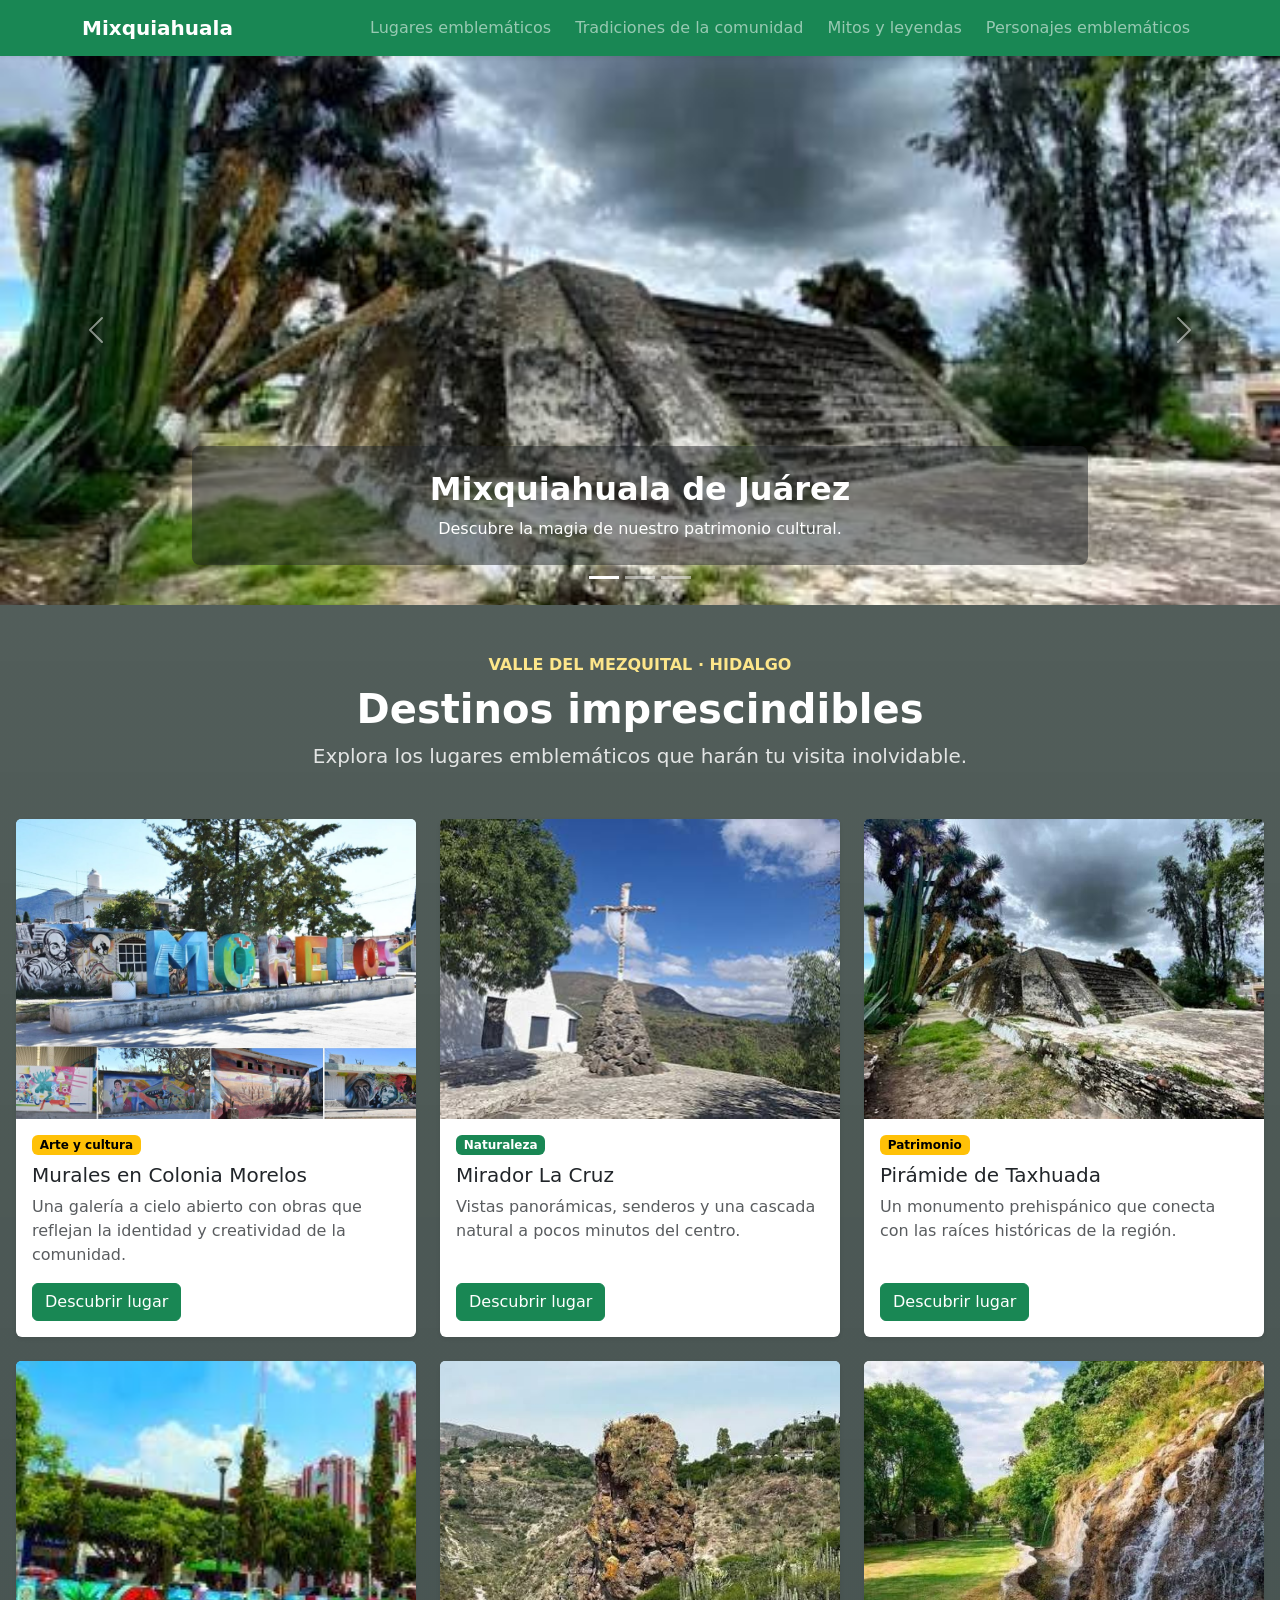
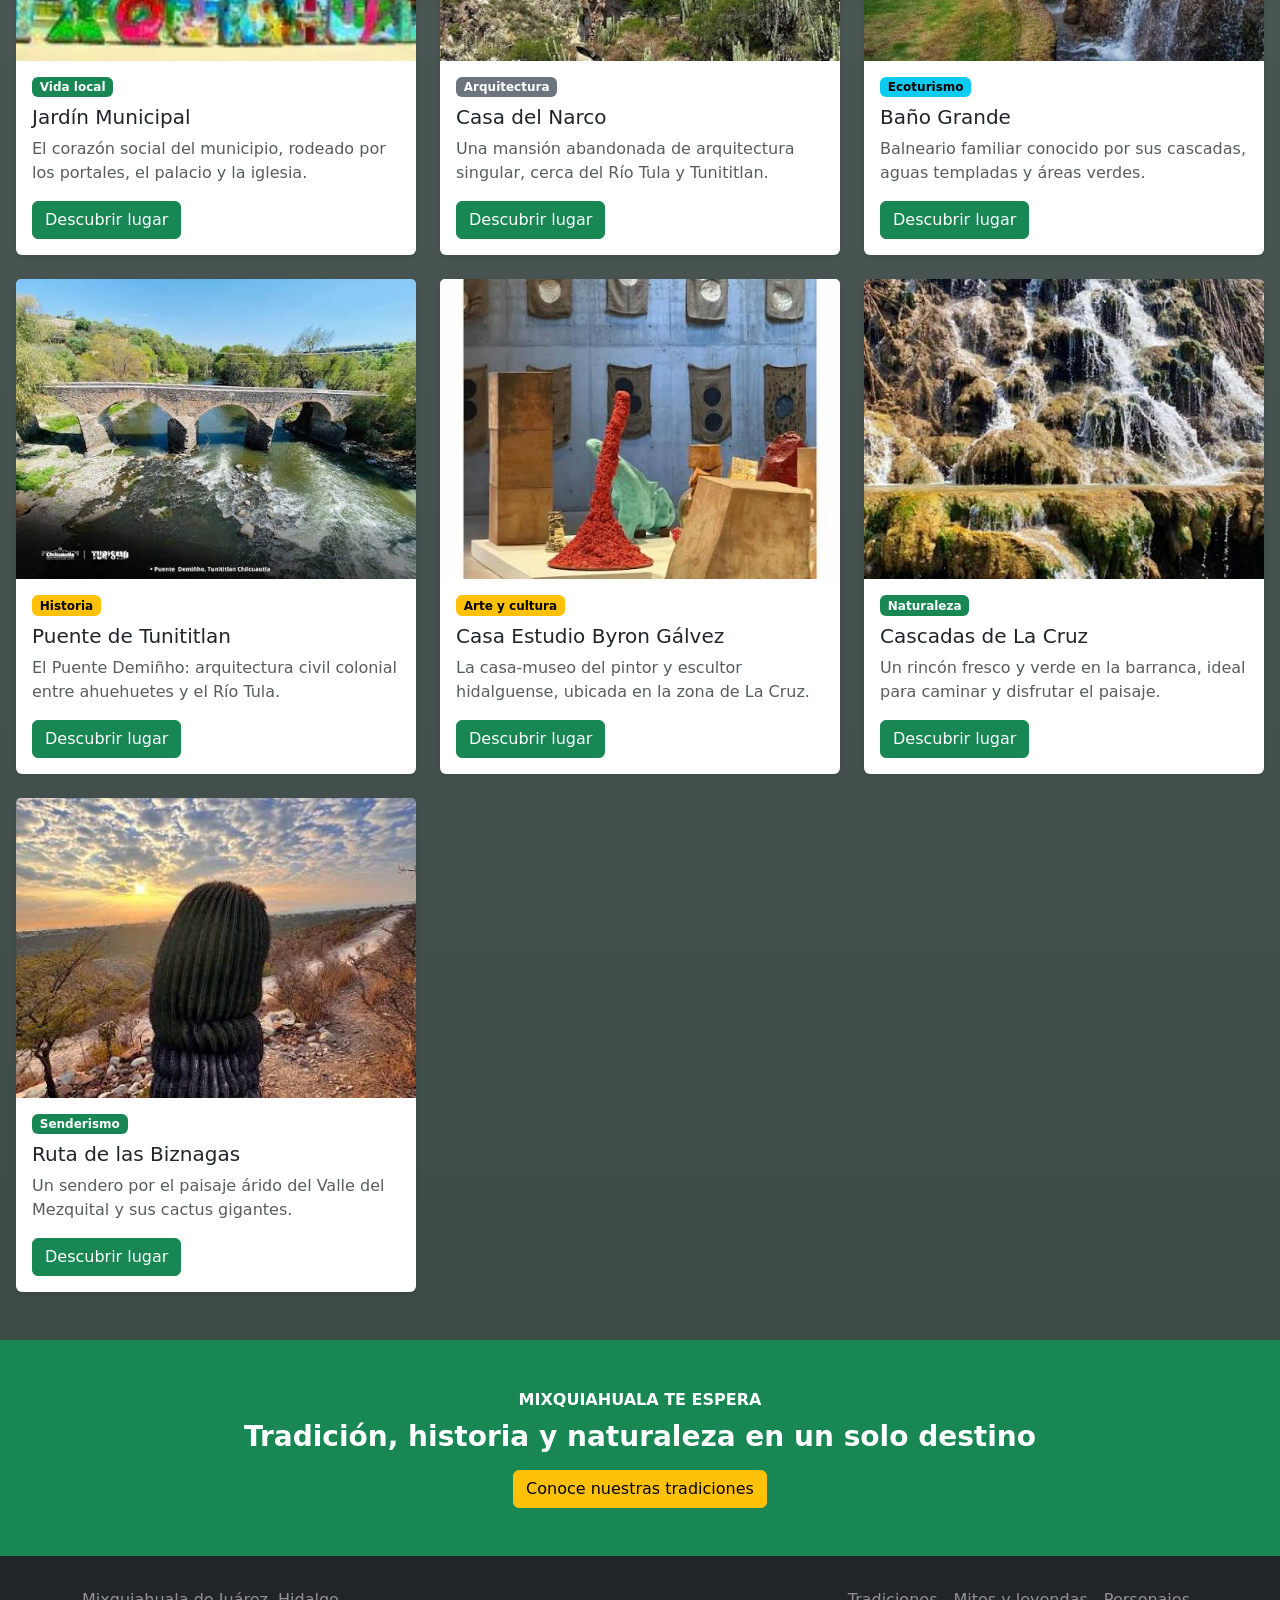
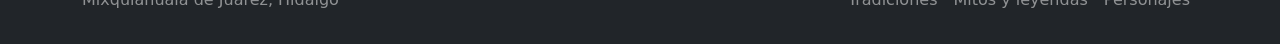
==== commit fea3de2c: "CAMBIOS 2" ====
--- a/index.html
+++ b/index.html
@@ -11,7 +11,7 @@
     <link rel="preconnect" href="https://fonts.googleapis.com">
     <link rel="preconnect" href="https://fonts.gstatic.com" crossorigin>
     <link href="https://fonts.googleapis.com/css2?family=Lora:wght@500;600;700&family=Montserrat:wght@400;500;600;700&display=swap" rel="stylesheet">
-    
+    <link rel="stylesheet" href="style/index.css">
 </head>
 <body class="bg-body-tertiary">
     <a class="visually-hidden-focusable position-absolute top-0 start-0 z-3 p-3 bg-white" href="#contenido">Saltar al contenido</a>
--- a/style/index.css
+++ b/style/index.css
@@ -0,0 +1,25 @@
+/* ==========================================
+   DESTINOS IMPRESCINDIBLES
+   ========================================== */
+#lugares {
+  width: 100%;
+  max-width: none;
+  margin-inline: 0;
+  padding-inline: max(1rem, calc((100% - 1320px) / 2));
+  background:
+    linear-gradient(rgb(3 20 15 / 68%), rgb(3 20 15 / 76%)),
+    url("https://img.freepik.com/fotos-premium/bordados-mexicanos-disenos-tradicionales_720722-24096.jpg?w=2000") center / cover no-repeat;
+  color: #fff;
+}
+
+#lugares > .row:first-child .text-success {
+  color: #fde68a !important;
+}
+
+#lugares > .row:first-child .display-6 {
+  color: #fff;
+}
+
+#lugares > .row:first-child .lead {
+  color: rgb(255 255 255 / 84%) !important;
+}
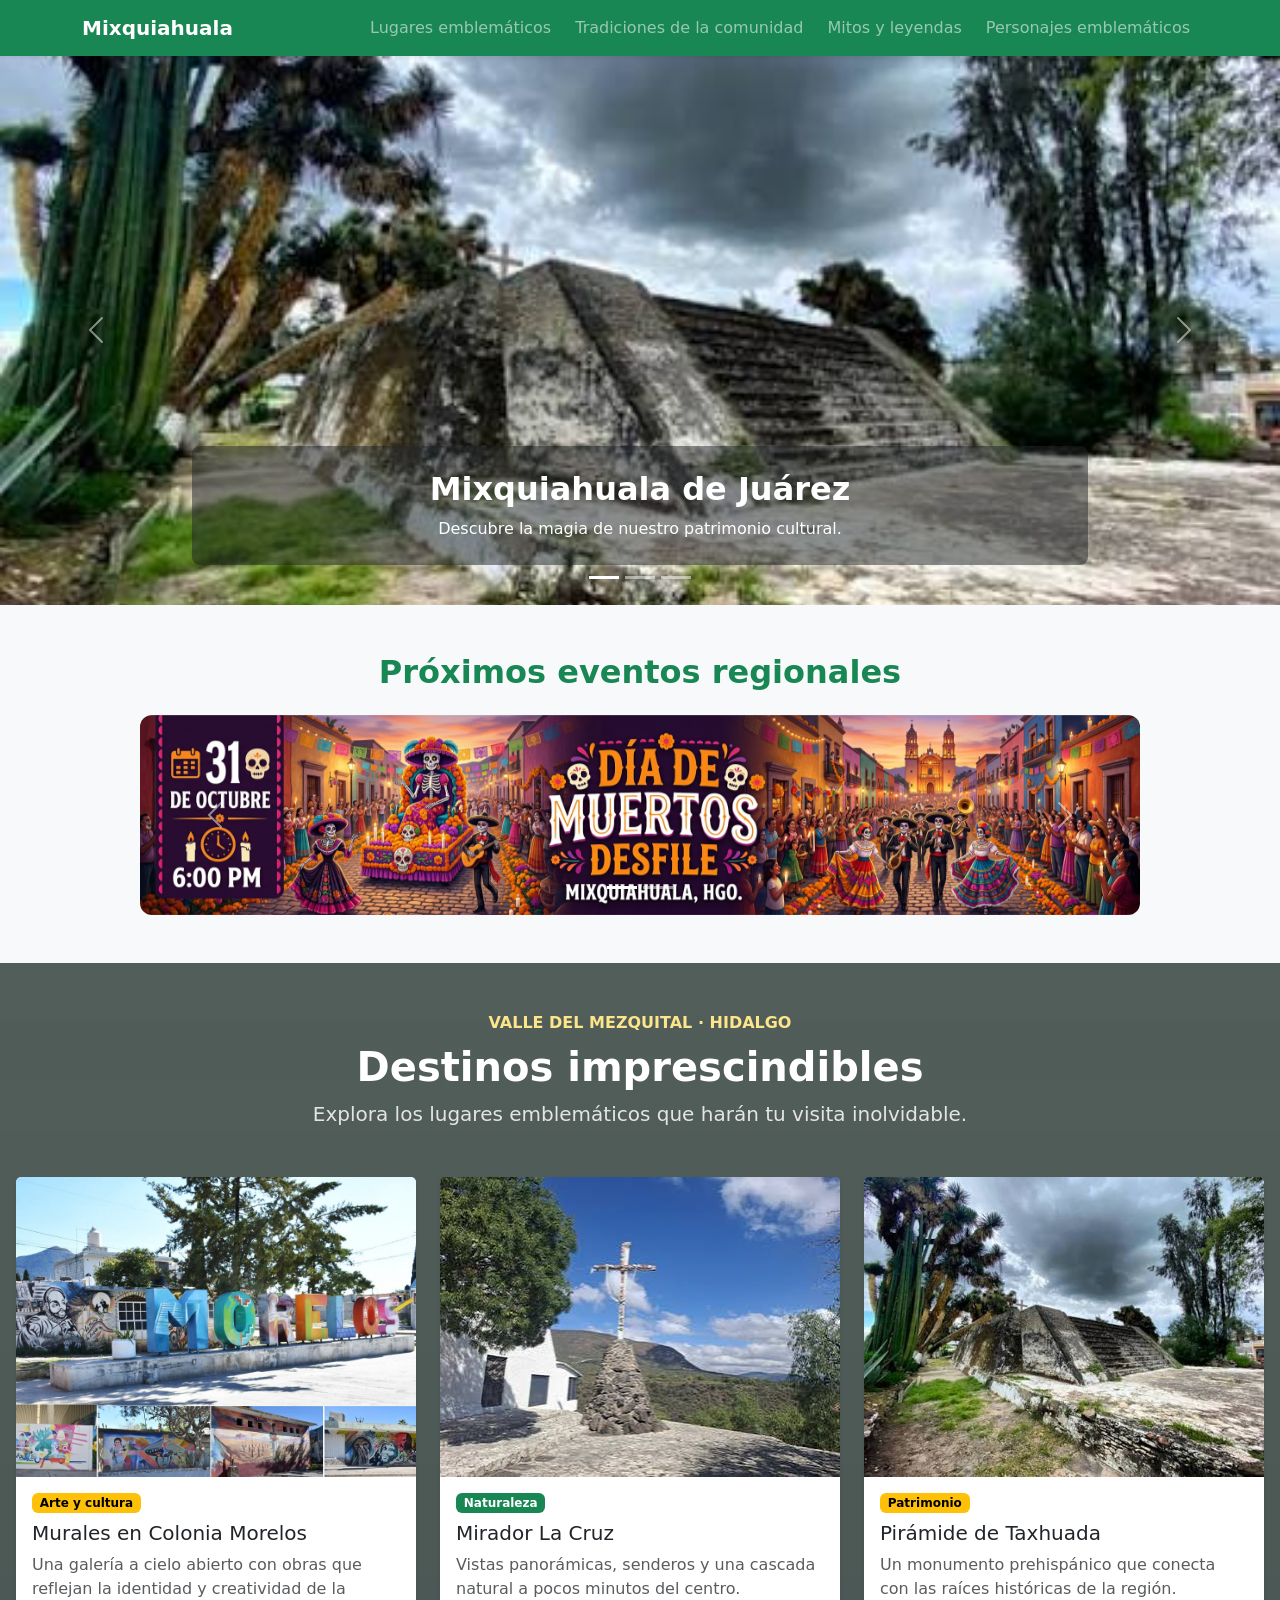
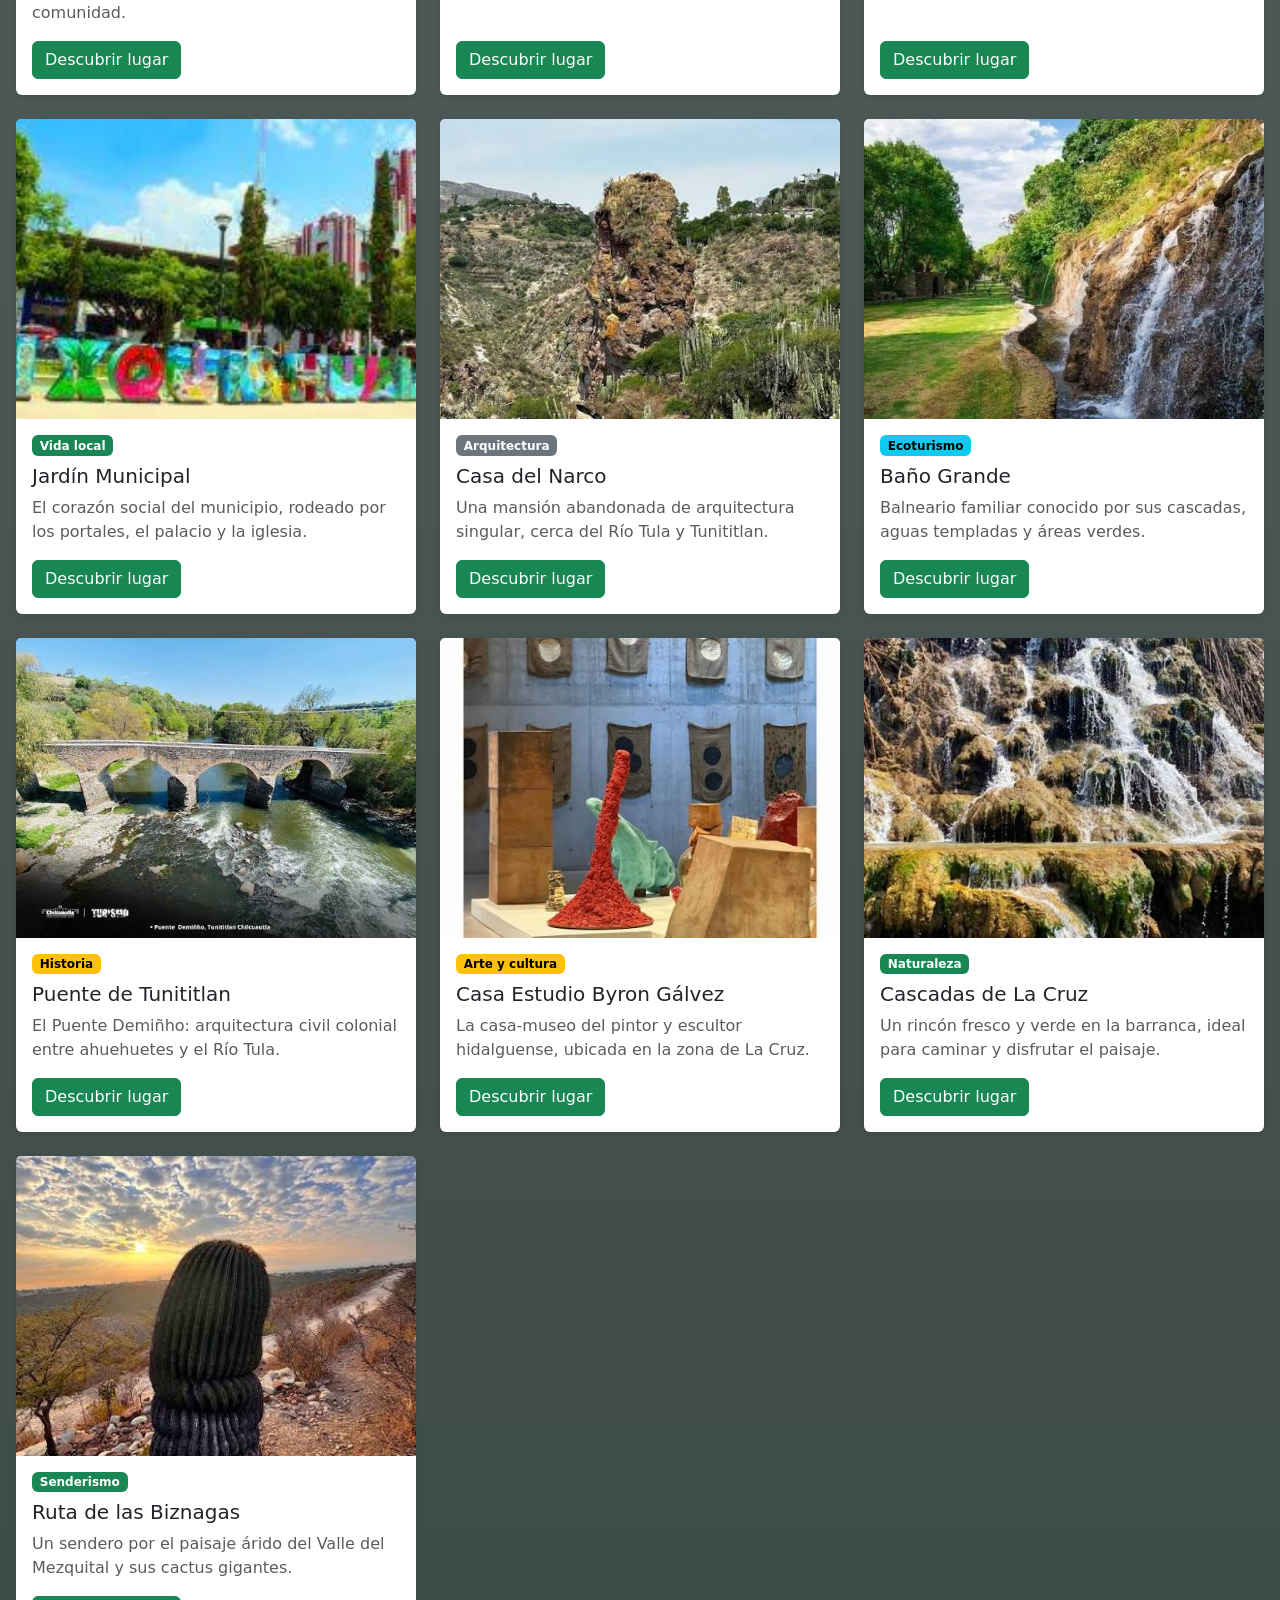
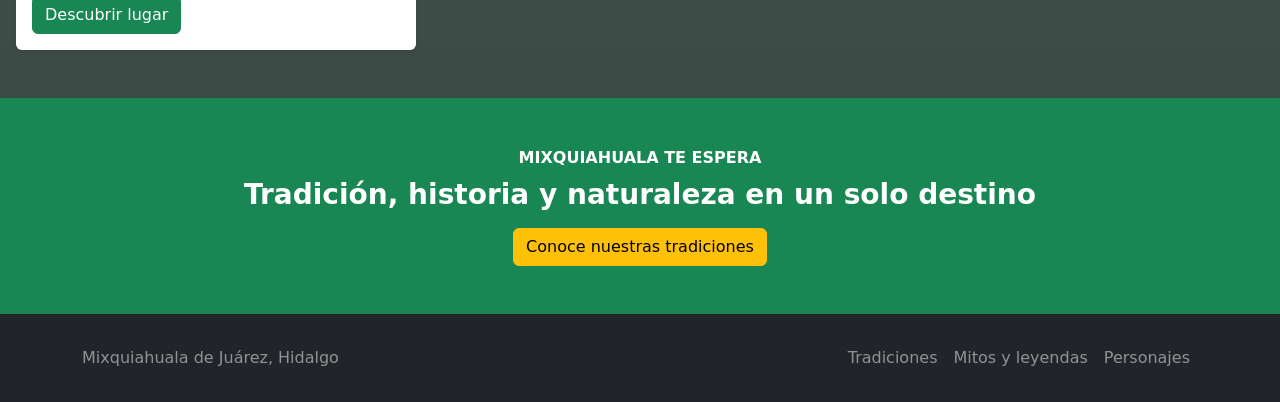
==== commit 21e75d6d: "LUGARES TERMINADO" ====
--- a/index.html
+++ b/index.html
@@ -87,6 +87,34 @@
             </div>
         </section>
 
+        <section id="eventos" class="container py-4 py-md-5" aria-labelledby="eventosTitle">
+            <div class="row justify-content-center text-center mb-4">
+                <div class="col-lg-8">
+                    <h2 id="eventosTitle" class="h2 fw-bold text-success mb-0">Próximos eventos regionales</h2>
+                </div>
+            </div>
+            <div id="eventosCarousel" class="carousel slide events-carousel" data-bs-ride="carousel" aria-label="Próximos eventos regionales">
+                <div class="carousel-indicators">
+                    <button type="button" data-bs-target="#eventosCarousel" data-bs-slide-to="0" class="active" aria-current="true" aria-label="Mostrar evento regional 1"></button>
+                    <button type="button" data-bs-target="#eventosCarousel" data-bs-slide-to="1" aria-label="Mostrar evento regional 2"></button>
+                </div>
+                <div class="carousel-inner">
+                    <div class="carousel-item active">
+                        <img src="EVENTOS/EVENTO1.jpg" class="d-block w-100 events-slide-image" alt="Cartel del próximo evento regional 1">
+                    </div>
+                    <div class="carousel-item">
+                        <img src="EVENTOS/EVENTO2.jpg" class="d-block w-100 events-slide-image" alt="Cartel del próximo evento regional 2">
+                    </div>
+                </div>
+                <button class="carousel-control-prev" type="button" data-bs-target="#eventosCarousel" data-bs-slide="prev" aria-label="Evento anterior">
+                    <span class="carousel-control-prev-icon" aria-hidden="true"></span>
+                </button>
+                <button class="carousel-control-next" type="button" data-bs-target="#eventosCarousel" data-bs-slide="next" aria-label="Evento siguiente">
+                    <span class="carousel-control-next-icon" aria-hidden="true"></span>
+                </button>
+            </div>
+        </section>
+
         <section id="lugares" class="container py-5">
             <div class="row justify-content-center text-center mb-4 mb-lg-5">
                 <div class="col-lg-8">
--- a/style/index.css
+++ b/style/index.css
@@ -1,3 +1,22 @@
+/* ==========================================
+   CARRUSEL DE EVENTOS
+   ========================================== */
+#eventos .events-carousel {
+  max-width: 1000px;
+  margin-inline: auto;
+}
+
+#eventos .carousel-inner {
+  overflow: hidden;
+  border-radius: 0.75rem;
+}
+
+#eventos .events-slide-image {
+  width: 100%;
+  height: 200px;
+  object-fit: cover;
+}
+
 /* ==========================================
    DESTINOS IMPRESCINDIBLES
    ========================================== */
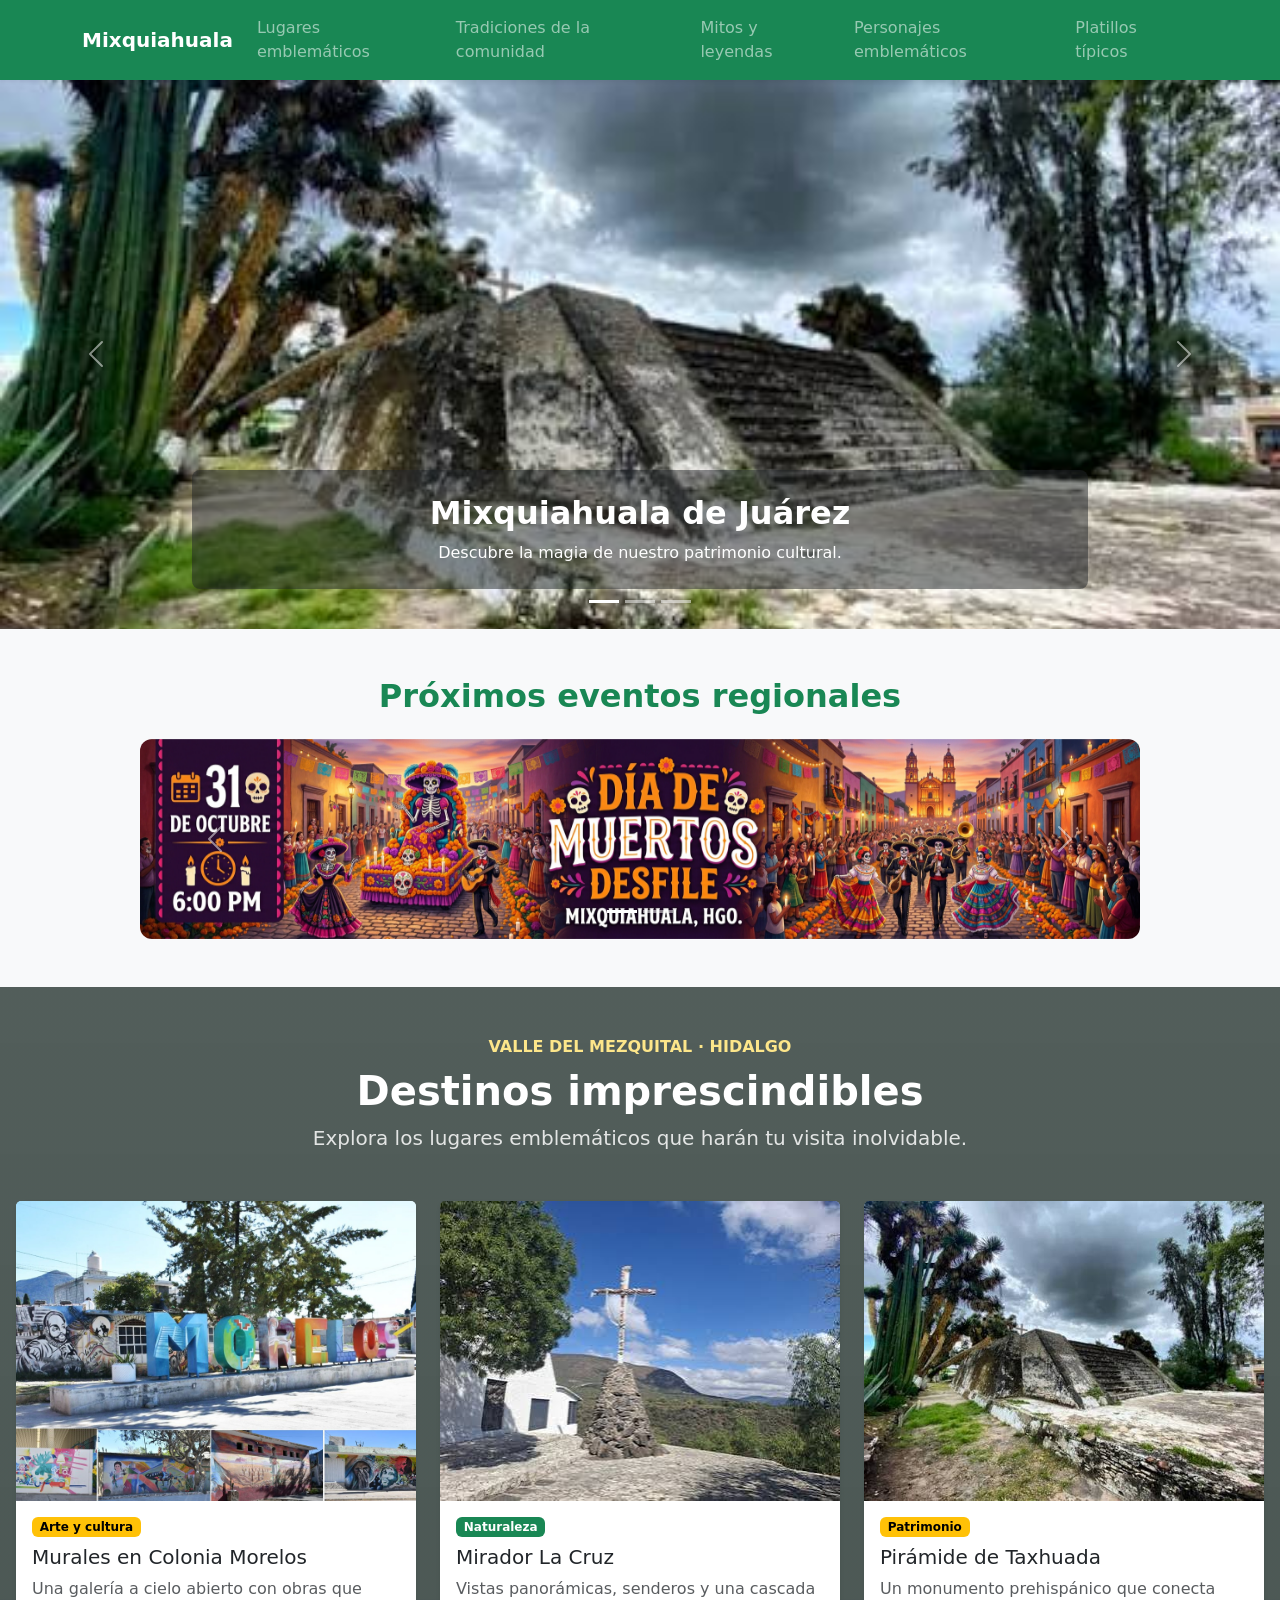
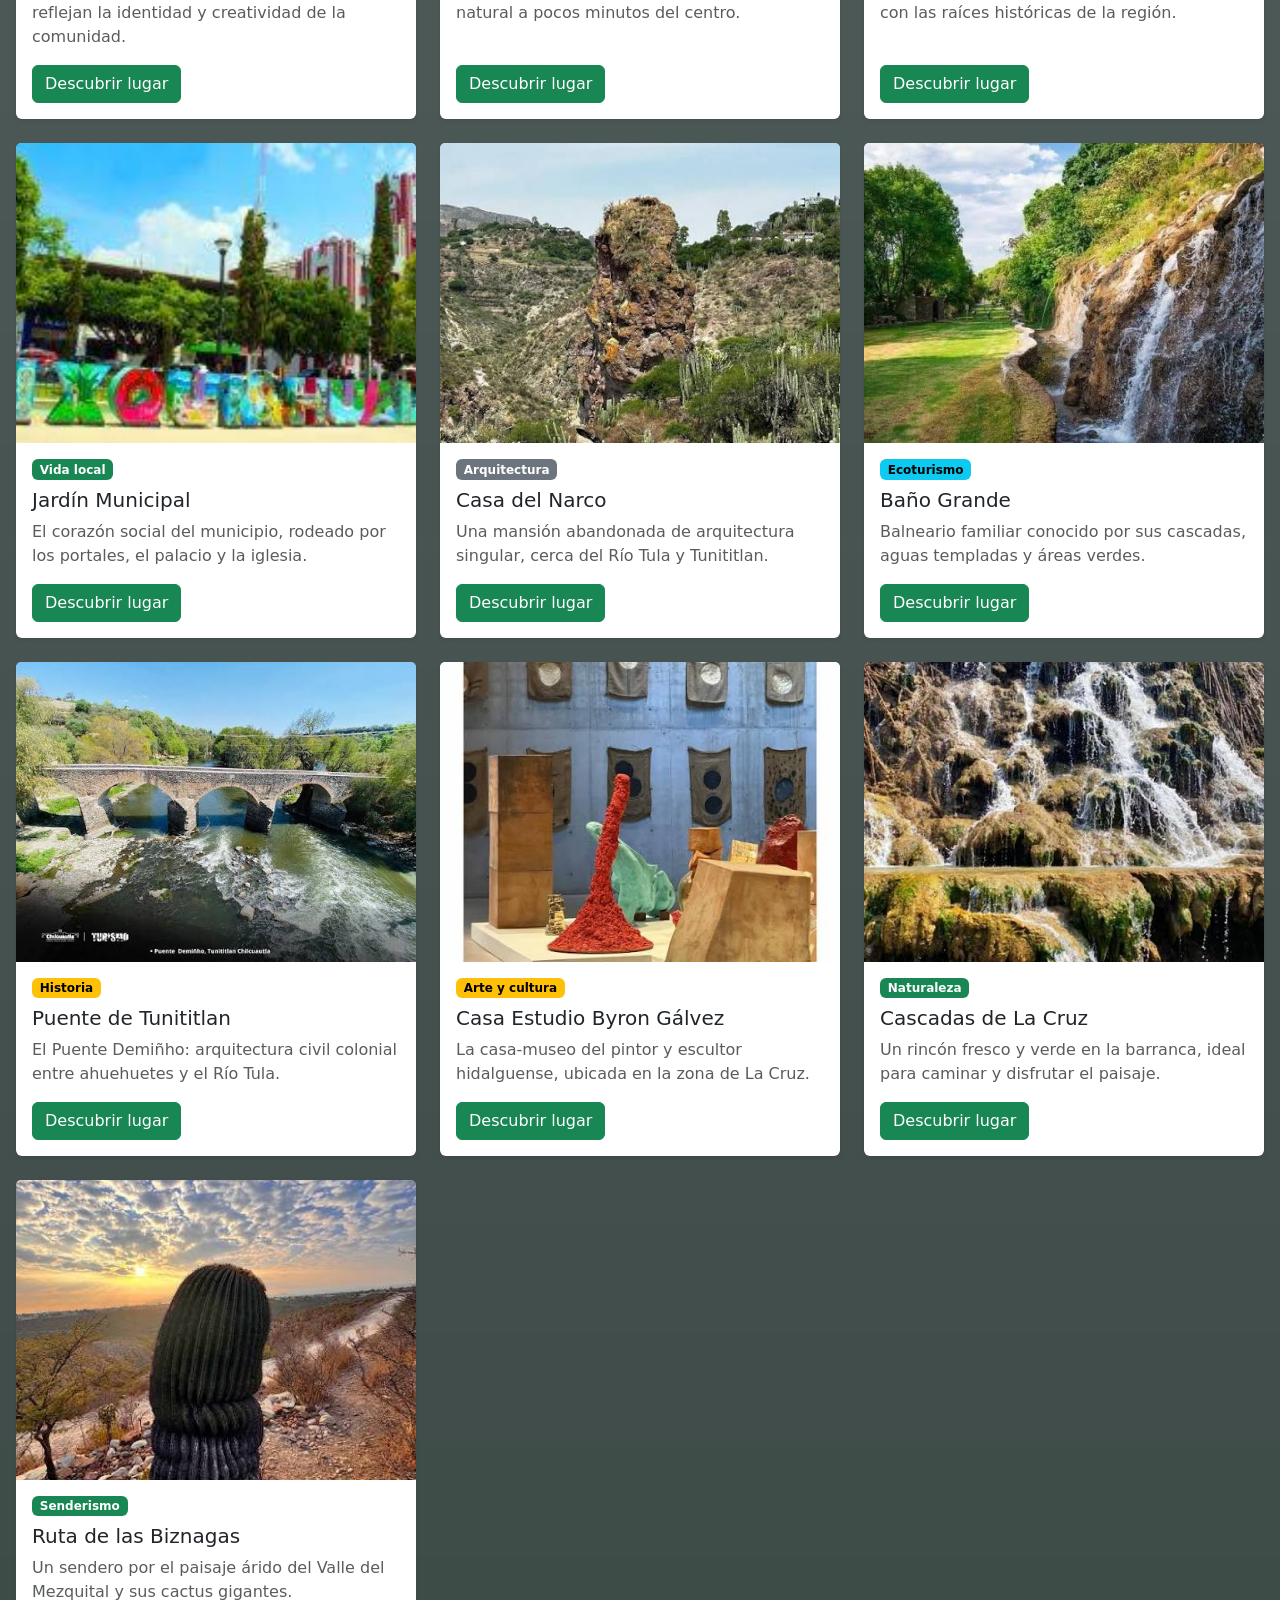
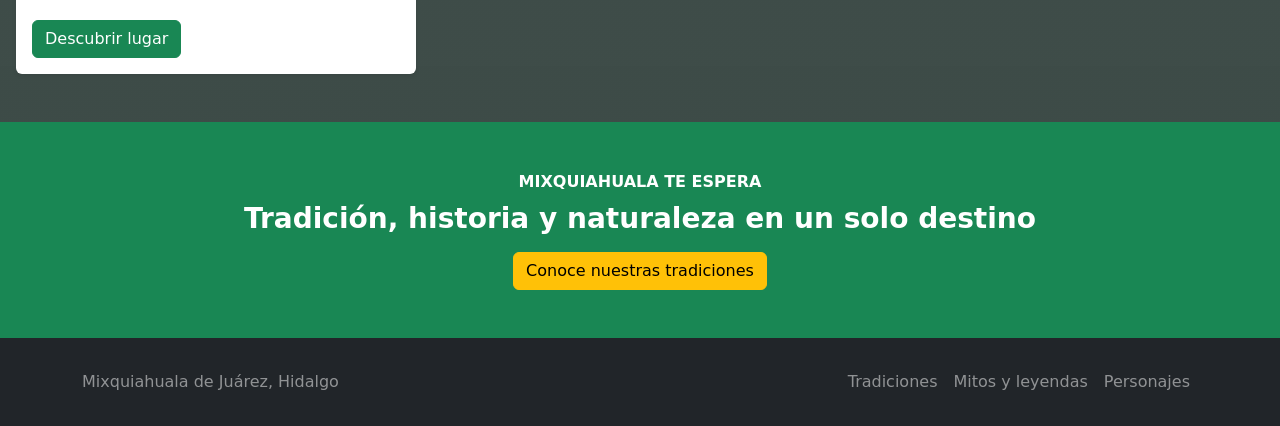
==== commit e7c9387a: "Correcciones Menores a platillos" ====
--- a/index.html
+++ b/index.html
@@ -29,6 +29,7 @@
                         <li class="nav-item"><a class="nav-link" href="Tradiciones.html">Tradiciones de la comunidad</a></li>
                         <li class="nav-item"><a class="nav-link" href="Mitos.html">Mitos y leyendas</a></li>
                         <li class="nav-item"><a class="nav-link" href="Personajes.html">Personajes emblemáticos</a></li>
+                        <li class="nav-item"><a class="nav-link" href="Platillos.html">Platillos típicos</a></li>
                     </ul>
                 </div>
             </div>
